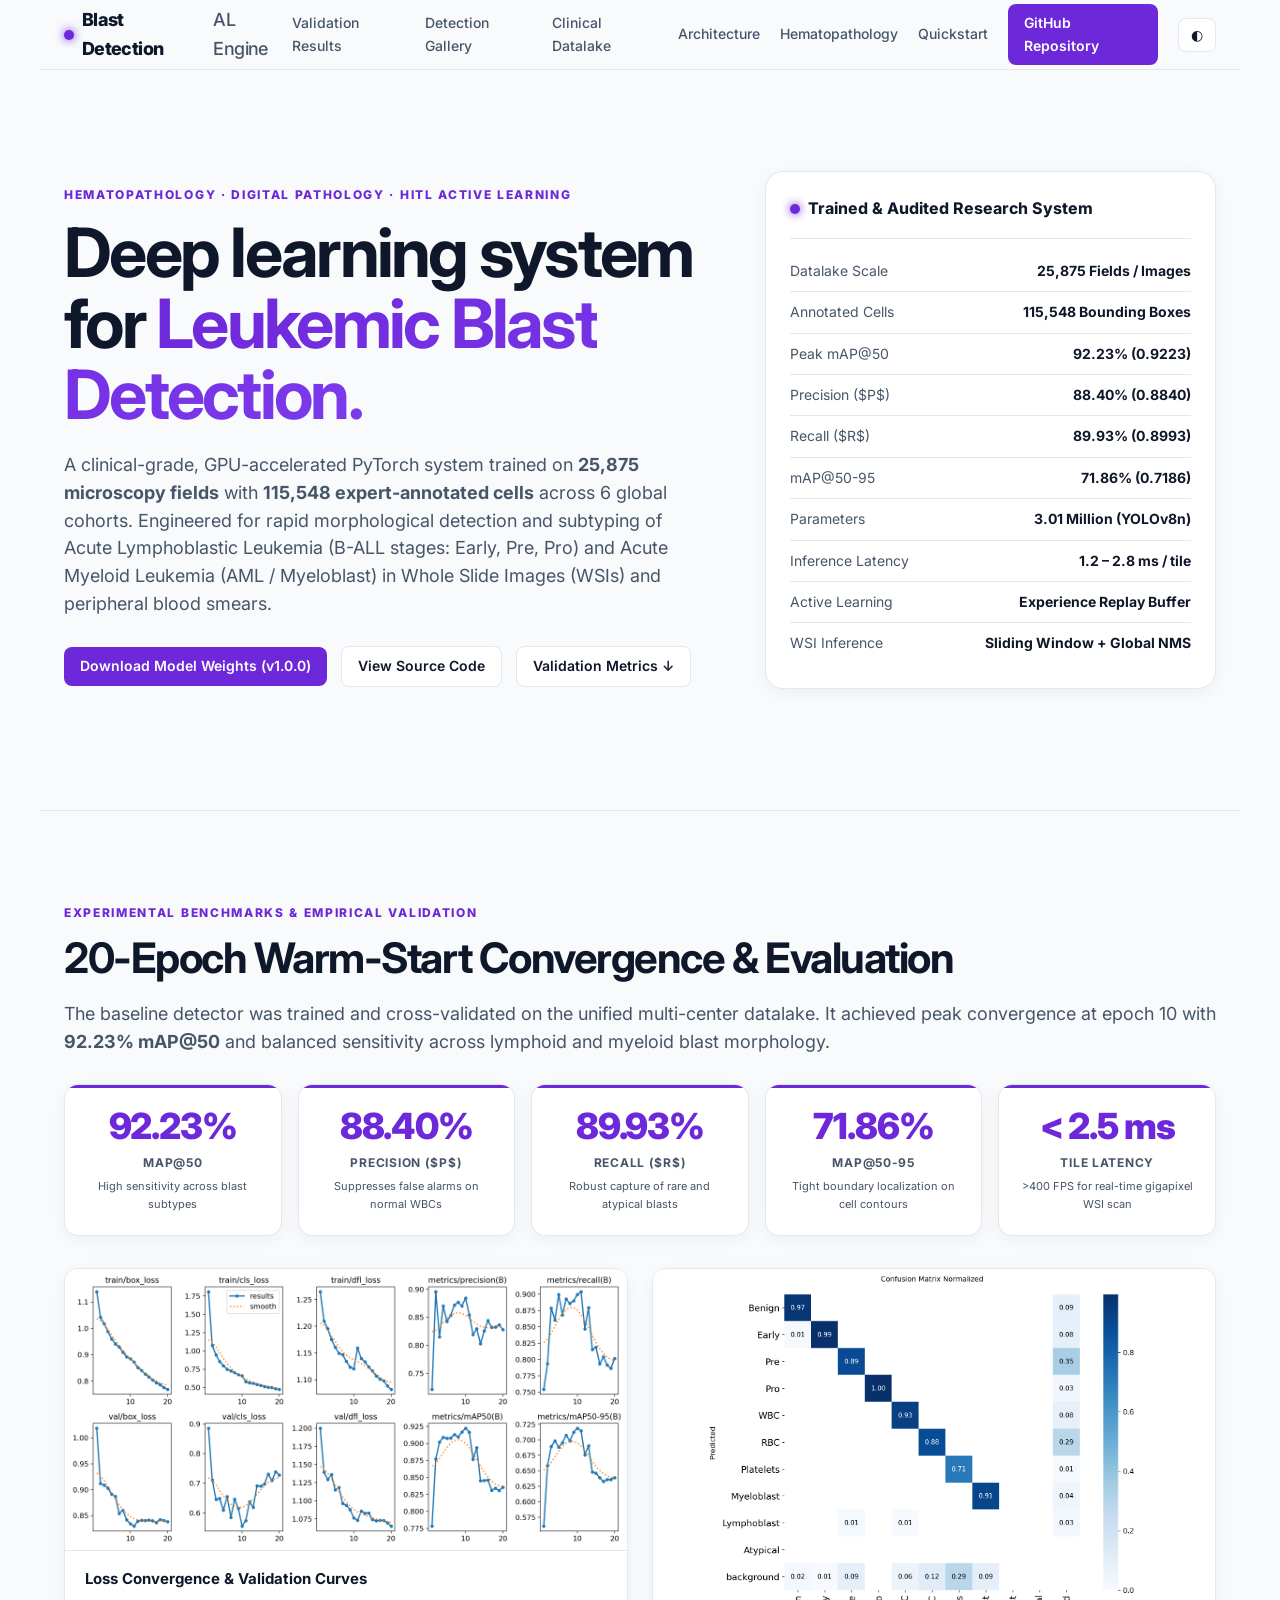
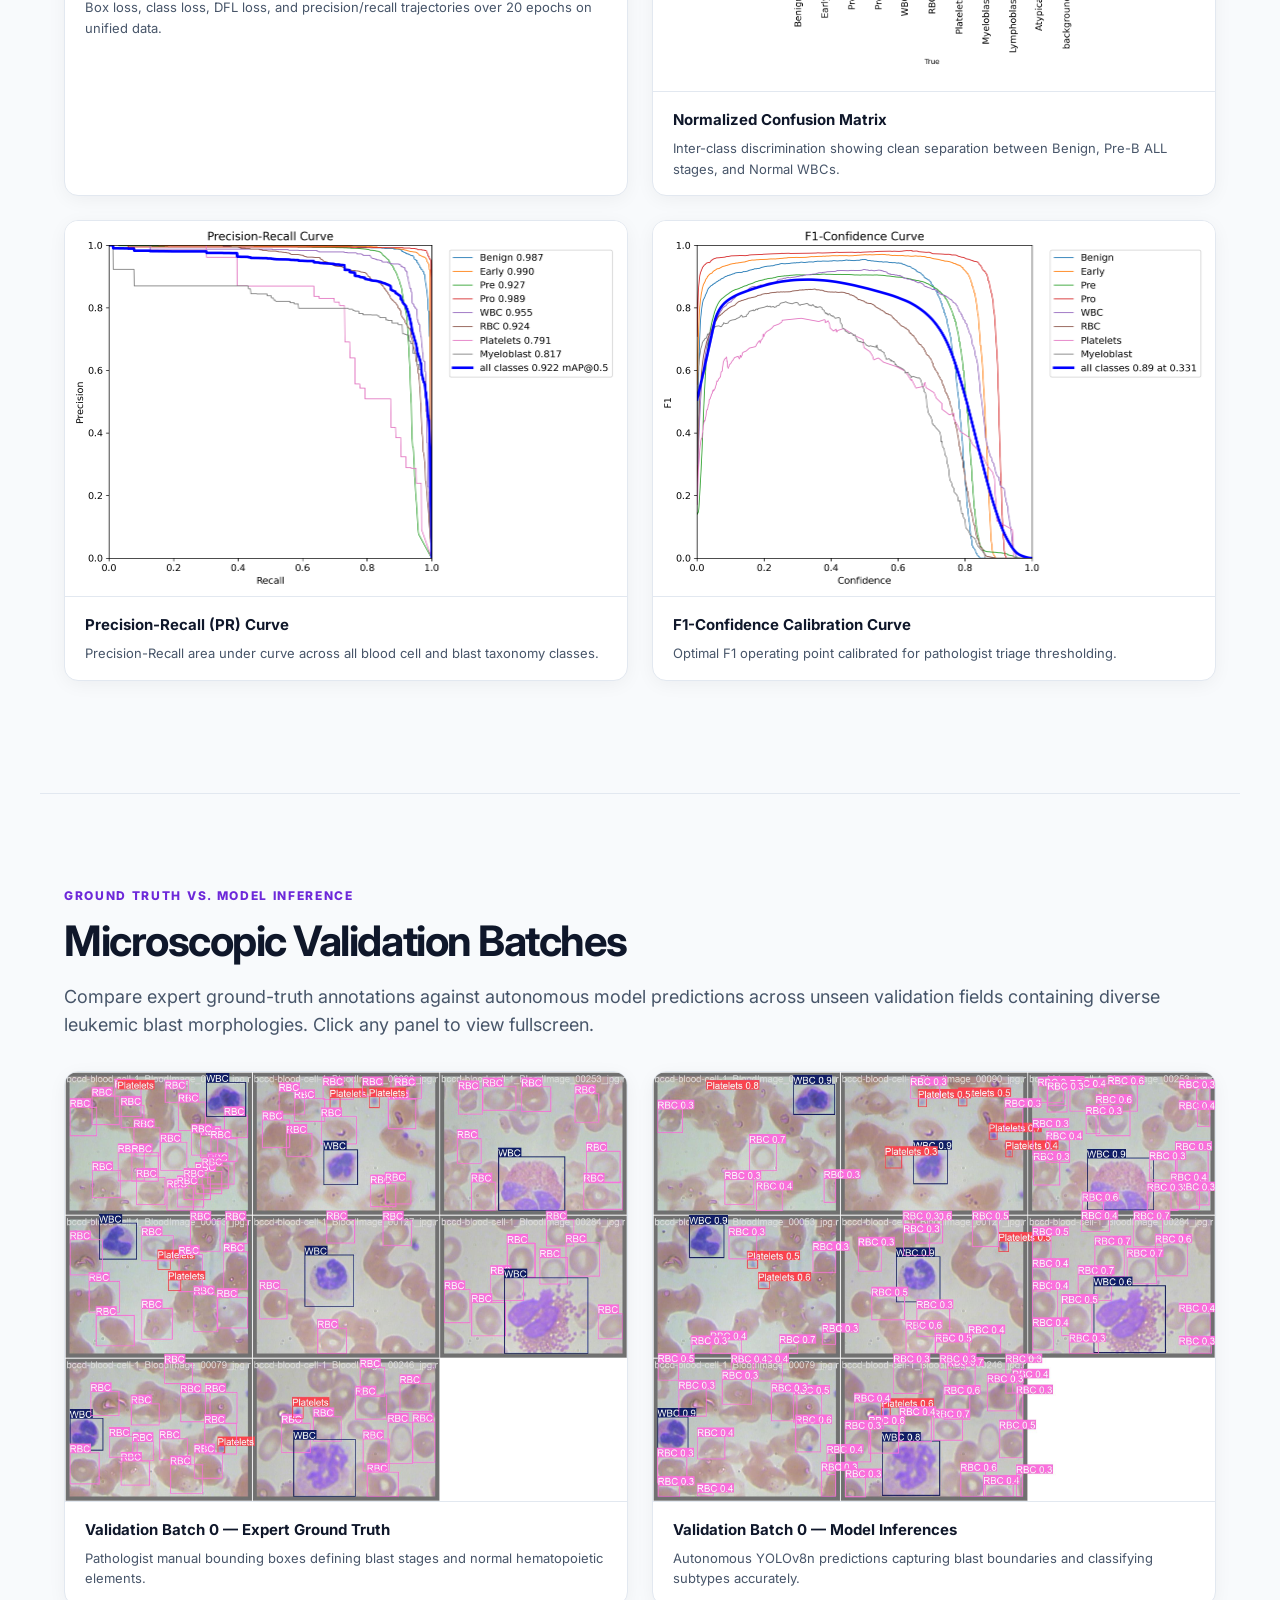
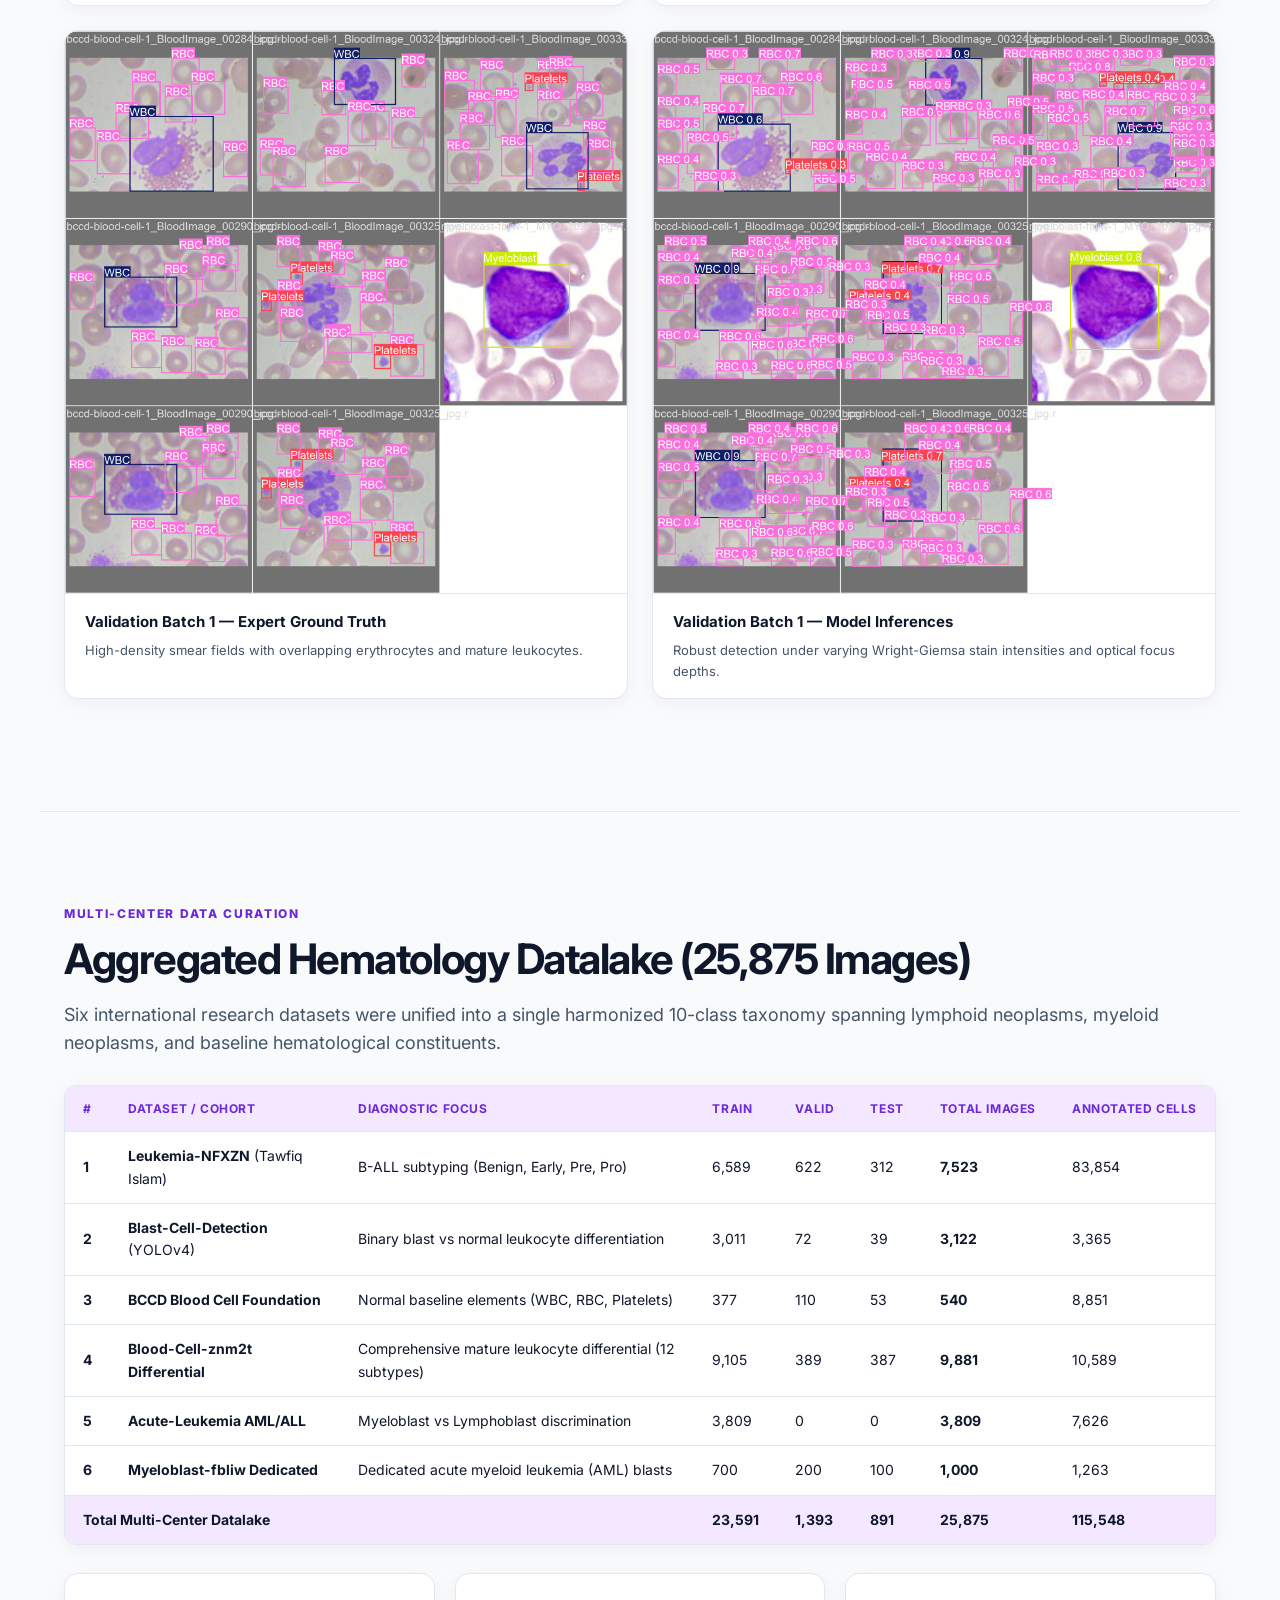
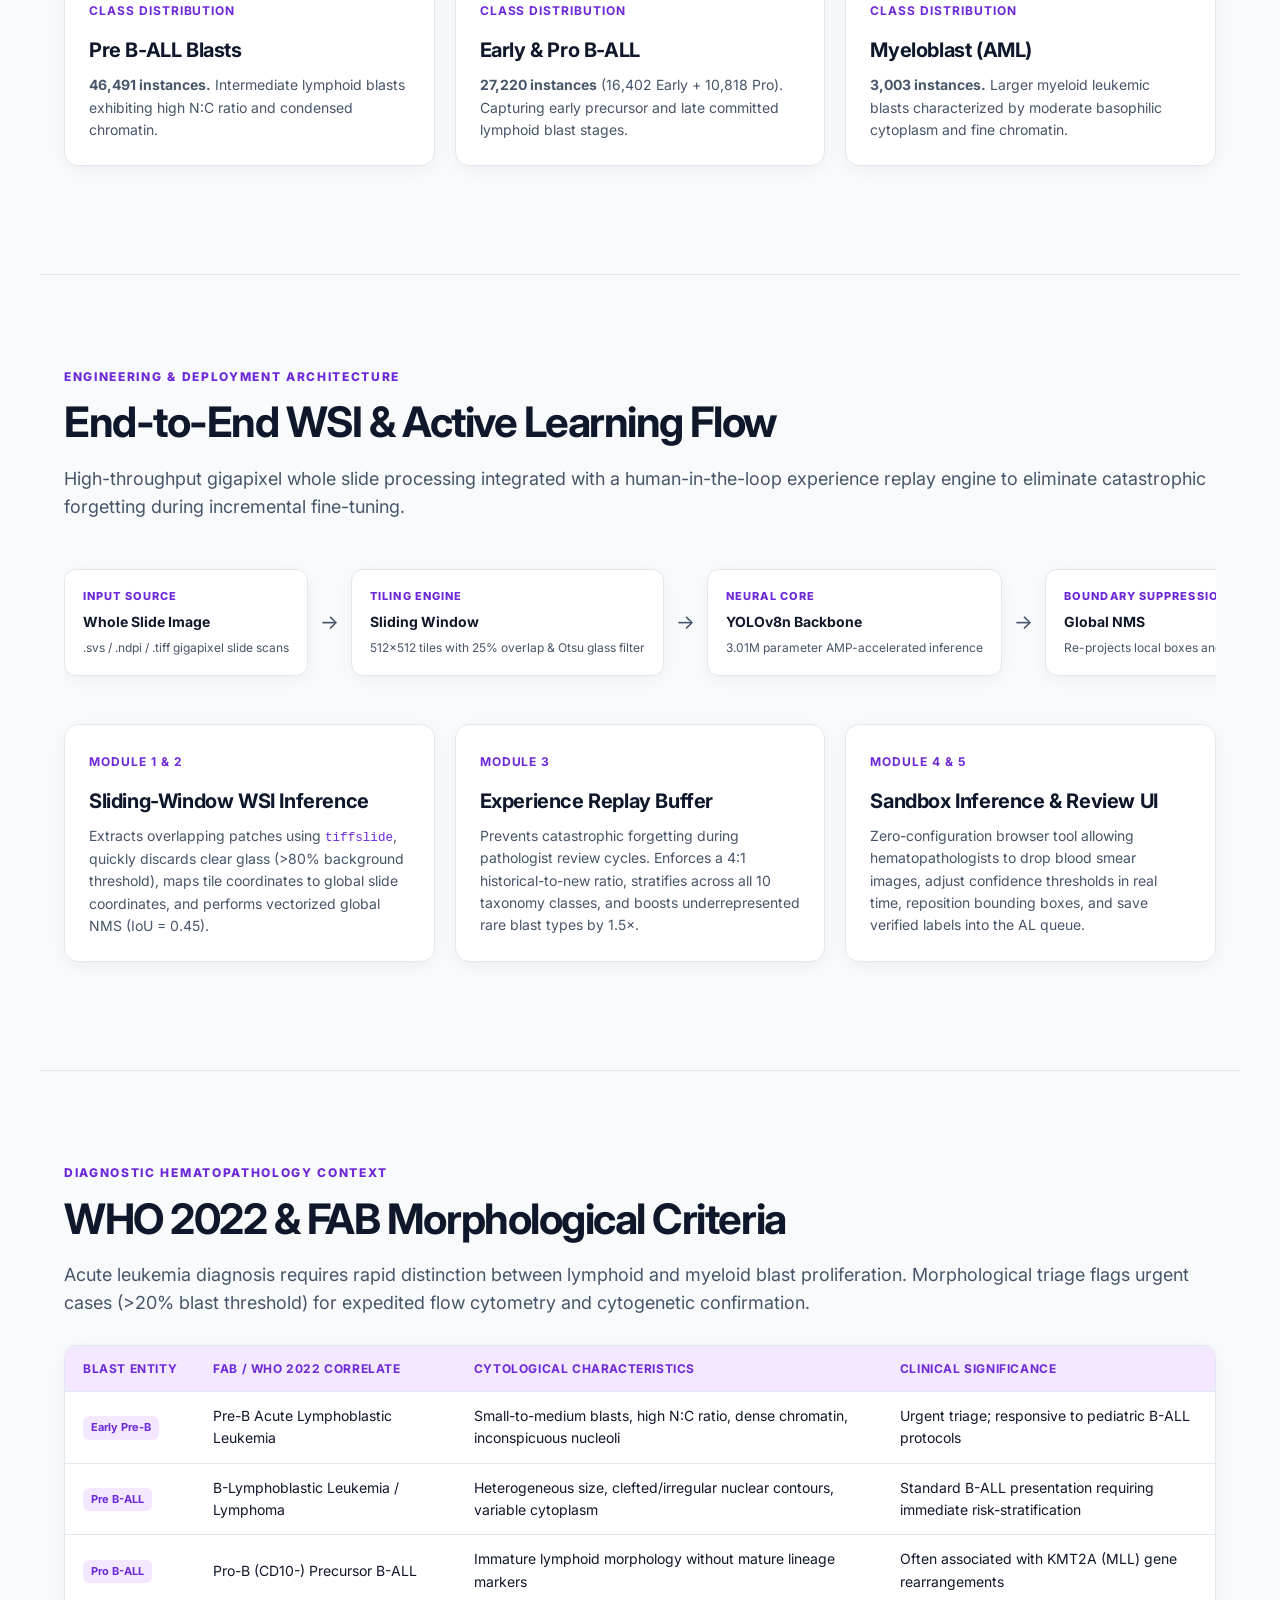
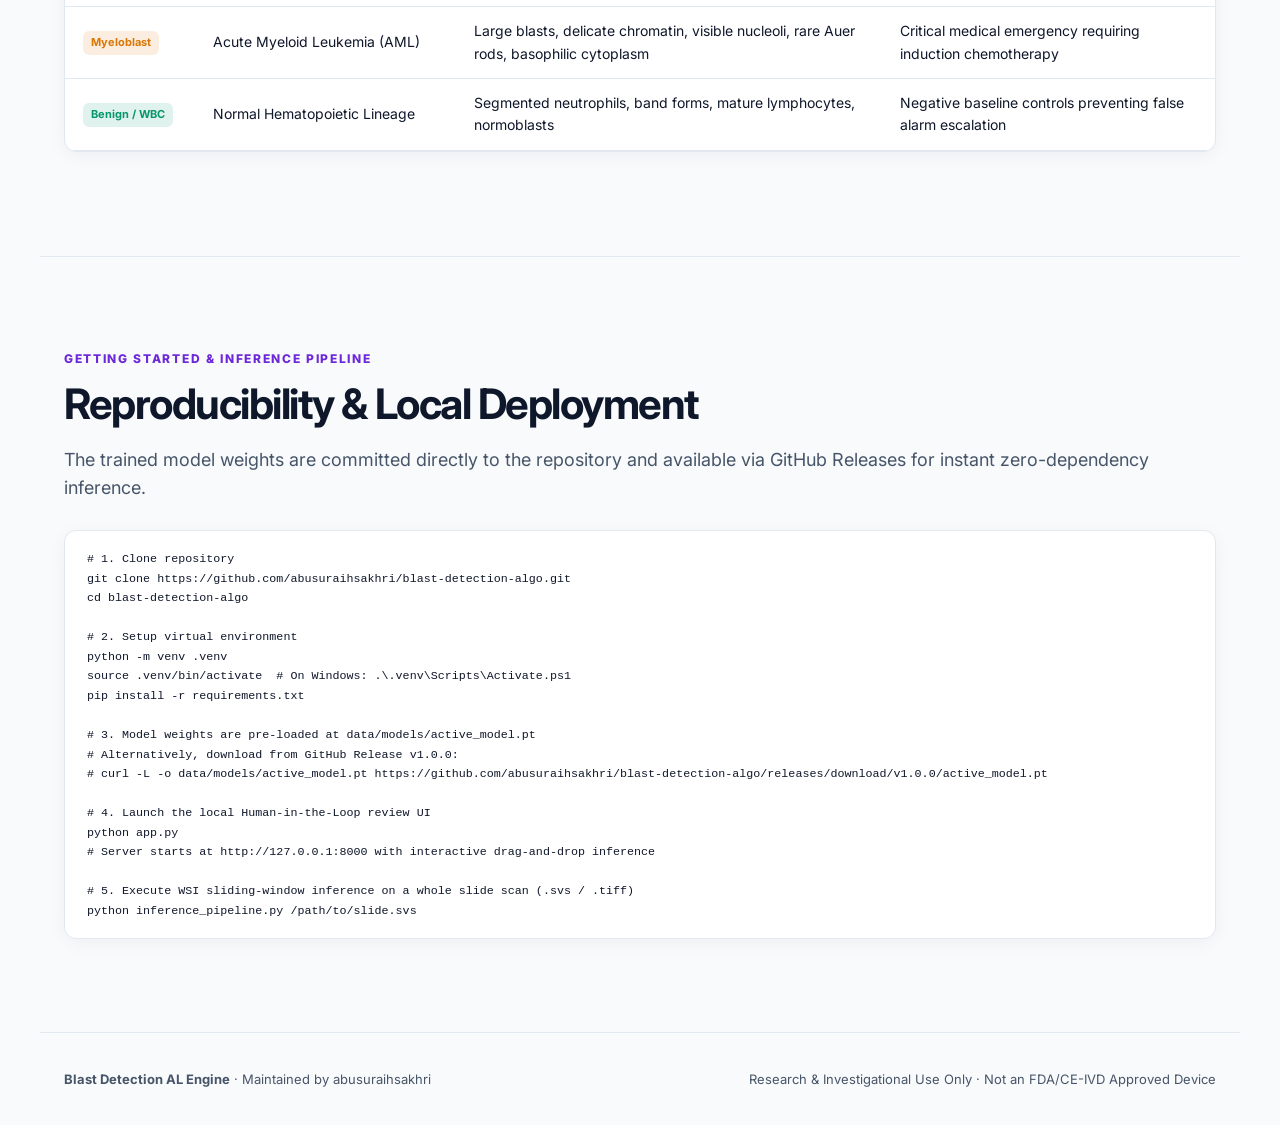
==== docs/index.html @ 792623c2 "Add active model weights, GitHub Pages research portal, and security hardening" ====
<!doctype html>
<html lang="en" data-theme="light">
<head>
  <meta charset="utf-8">
  <meta name="viewport" content="width=device-width,initial-scale=1">
  <meta name="description" content="Deep learning leukemic blast detection and classification engine trained on 25,875 hematology microscopy fields (115,548 annotated cells). Features PyTorch YOLOv8 detection, sliding-window WSI inference, and Human-in-the-Loop active learning.">
  <title>Leukemic Blast Detection & Subtyping Intelligence Engine</title>
  <link rel="preconnect" href="https://fonts.googleapis.com">
  <link rel="preconnect" href="https://fonts.gstatic.com" crossorigin>
  <link href="https://fonts.googleapis.com/css2?family=Inter:wght@400;500;600;700;800;850&display=swap" rel="stylesheet">
  <link rel="stylesheet" href="style.css">
</head>
<body>

<header class="nav">
  <a class="brand" href="./">
    <span class="brand-dot"></span>
    Blast Detection <span>AL Engine</span>
  </a>
  <nav aria-label="Primary Navigation">
    <a href="#results">Validation Results</a>
    <a href="#visuals">Detection Gallery</a>
    <a href="#datalake">Clinical Datalake</a>
    <a href="#architecture">Architecture</a>
    <a href="#clinical">Hematopathology</a>
    <a href="#quickstart">Quickstart</a>
    <a class="repo" href="https://github.com/abusuraihsakhri/blast-detection-algo">GitHub Repository</a>
    <button id="theme" type="button" aria-label="Toggle color theme">◐</button>
  </nav>
</header>

<main>
<!-- HERO SECTION -->
<section class="hero">
  <div>
    <p class="eyebrow">HEMATOPATHOLOGY · DIGITAL PATHOLOGY · HITL ACTIVE LEARNING</p>
    <h1>Deep learning system for <em>Leukemic Blast Detection.</em></h1>
    <p class="lede">A clinical-grade, GPU-accelerated PyTorch system trained on <strong>25,875 microscopy fields</strong> with <strong>115,548 expert-annotated cells</strong> across 6 global cohorts. Engineered for rapid morphological detection and subtyping of Acute Lymphoblastic Leukemia (B-ALL stages: Early, Pre, Pro) and Acute Myeloid Leukemia (AML / Myeloblast) in Whole Slide Images (WSIs) and peripheral blood smears.</p>
    
    <div class="actions">
      <a class="primary" href="https://github.com/abusuraihsakhri/blast-detection-algo/releases/tag/v1.0.0">Download Model Weights (v1.0.0)</a>
      <a class="secondary" href="https://github.com/abusuraihsakhri/blast-detection-algo">View Source Code</a>
      <a class="secondary" href="#results">Validation Metrics ↓</a>
    </div>
  </div>

  <aside class="status-card" aria-label="Pipeline Specifications">
    <div class="status-head">
      <span class="brand-dot"></span>
      Trained & Audited Research System
    </div>
    <dl>
      <div><dt>Datalake Scale</dt><dd>25,875 Fields / Images</dd></div>
      <div><dt>Annotated Cells</dt><dd>115,548 Bounding Boxes</dd></div>
      <div><dt>Peak mAP@50</dt><dd>92.23% (0.9223)</dd></div>
      <div><dt>Precision ($P$)</dt><dd>88.40% (0.8840)</dd></div>
      <div><dt>Recall ($R$)</dt><dd>89.93% (0.8993)</dd></div>
      <div><dt>mAP@50-95</dt><dd>71.86% (0.7186)</dd></div>
      <div><dt>Parameters</dt><dd>3.01 Million (YOLOv8n)</dd></div>
      <div><dt>Inference Latency</dt><dd>1.2 – 2.8 ms / tile</dd></div>
      <div><dt>Active Learning</dt><dd>Experience Replay Buffer</dd></div>
      <div><dt>WSI Inference</dt><dd>Sliding Window + Global NMS</dd></div>
    </dl>
  </aside>
</section>

<!-- EMPIRICAL VALIDATION RESULTS -->
<section id="results" class="section">
  <p class="eyebrow">EXPERIMENTAL BENCHMARKS & EMPIRICAL VALIDATION</p>
  <h2>20-Epoch Warm-Start Convergence & Evaluation</h2>
  <p class="lede">The baseline detector was trained and cross-validated on the unified multi-center datalake. It achieved peak convergence at epoch 10 with <strong>92.23% mAP@50</strong> and balanced sensitivity across lymphoid and myeloid blast morphology.</p>

  <div class="metric-grid">
    <div class="metric-box">
      <div class="metric-value">92.23%</div>
      <div class="metric-label">mAP@50</div>
      <div class="metric-detail">High sensitivity across blast subtypes</div>
    </div>
    <div class="metric-box">
      <div class="metric-value">88.40%</div>
      <div class="metric-label">Precision ($P$)</div>
      <div class="metric-detail">Suppresses false alarms on normal WBCs</div>
    </div>
    <div class="metric-box">
      <div class="metric-value">89.93%</div>
      <div class="metric-label">Recall ($R$)</div>
      <div class="metric-detail">Robust capture of rare and atypical blasts</div>
    </div>
    <div class="metric-box">
      <div class="metric-value">71.86%</div>
      <div class="metric-label">mAP@50-95</div>
      <div class="metric-detail">Tight boundary localization on cell contours</div>
    </div>
    <div class="metric-box">
      <div class="metric-value">&lt; 2.5 ms</div>
      <div class="metric-label">Tile Latency</div>
      <div class="metric-detail">&gt;400 FPS for real-time gigapixel WSI scan</div>
    </div>
  </div>

  <div class="gallery-grid">
    <div class="gallery-card">
      <img src="assets/results.png" alt="Training Convergence Curves" loading="lazy">
      <div class="gallery-card-body">
        <h4>Loss Convergence & Validation Curves</h4>
        <p>Box loss, class loss, DFL loss, and precision/recall trajectories over 20 epochs on unified data.</p>
      </div>
    </div>

    <div class="gallery-card">
      <img src="assets/confusion_matrix_normalized.png" alt="Normalized Confusion Matrix" loading="lazy">
      <div class="gallery-card-body">
        <h4>Normalized Confusion Matrix</h4>
        <p>Inter-class discrimination showing clean separation between Benign, Pre-B ALL stages, and Normal WBCs.</p>
      </div>
    </div>

    <div class="gallery-card">
      <img src="assets/BoxPR_curve.png" alt="Precision-Recall Curve" loading="lazy">
      <div class="gallery-card-body">
        <h4>Precision-Recall (PR) Curve</h4>
        <p>Precision-Recall area under curve across all blood cell and blast taxonomy classes.</p>
      </div>
    </div>

    <div class="gallery-card">
      <img src="assets/BoxF1_curve.png" alt="F1-Confidence Calibration Curve" loading="lazy">
      <div class="gallery-card-body">
        <h4>F1-Confidence Calibration Curve</h4>
        <p>Optimal F1 operating point calibrated for pathologist triage thresholding.</p>
      </div>
    </div>
  </div>
</section>

<!-- VISUAL DETECTION GALLERY -->
<section id="visuals" class="section">
  <p class="eyebrow">GROUND TRUTH VS. MODEL INFERENCE</p>
  <h2>Microscopic Validation Batches</h2>
  <p class="lede">Compare expert ground-truth annotations against autonomous model predictions across unseen validation fields containing diverse leukemic blast morphologies. Click any panel to view fullscreen.</p>

  <div class="gallery-grid">
    <div class="gallery-card">
      <img src="assets/val_batch0_labels.jpg" alt="Validation Batch 0 Ground Truth" loading="lazy">
      <div class="gallery-card-body">
        <h4>Validation Batch 0 — Expert Ground Truth</h4>
        <p>Pathologist manual bounding boxes defining blast stages and normal hematopoietic elements.</p>
      </div>
    </div>

    <div class="gallery-card">
      <img src="assets/val_batch0_pred.jpg" alt="Validation Batch 0 Predictions" loading="lazy">
      <div class="gallery-card-body">
        <h4>Validation Batch 0 — Model Inferences</h4>
        <p>Autonomous YOLOv8n predictions capturing blast boundaries and classifying subtypes accurately.</p>
      </div>
    </div>

    <div class="gallery-card">
      <img src="assets/val_batch1_labels.jpg" alt="Validation Batch 1 Ground Truth" loading="lazy">
      <div class="gallery-card-body">
        <h4>Validation Batch 1 — Expert Ground Truth</h4>
        <p>High-density smear fields with overlapping erythrocytes and mature leukocytes.</p>
      </div>
    </div>

    <div class="gallery-card">
      <img src="assets/val_batch1_pred.jpg" alt="Validation Batch 1 Predictions" loading="lazy">
      <div class="gallery-card-body">
        <h4>Validation Batch 1 — Model Inferences</h4>
        <p>Robust detection under varying Wright-Giemsa stain intensities and optical focus depths.</p>
      </div>
    </div>
  </div>
</section>

<!-- CLINICAL DATALAKE -->
<section id="datalake" class="section">
  <p class="eyebrow">MULTI-CENTER DATA CURATION</p>
  <h2>Aggregated Hematology Datalake (25,875 Images)</h2>
  <p class="lede">Six international research datasets were unified into a single harmonized 10-class taxonomy spanning lymphoid neoplasms, myeloid neoplasms, and baseline hematological constituents.</p>

  <div class="data-table-container">
    <table class="data-table">
      <thead>
        <tr>
          <th>#</th>
          <th>Dataset / Cohort</th>
          <th>Diagnostic Focus</th>
          <th>Train</th>
          <th>Valid</th>
          <th>Test</th>
          <th>Total Images</th>
          <th>Annotated Cells</th>
        </tr>
      </thead>
      <tbody>
        <tr>
          <td><strong>1</strong></td>
          <td><strong>Leukemia-NFXZN</strong> (Tawfiq Islam)</td>
          <td>B-ALL subtyping (Benign, Early, Pre, Pro)</td>
          <td>6,589</td>
          <td>622</td>
          <td>312</td>
          <td><strong>7,523</strong></td>
          <td>83,854</td>
        </tr>
        <tr>
          <td><strong>2</strong></td>
          <td><strong>Blast-Cell-Detection</strong> (YOLOv4)</td>
          <td>Binary blast vs normal leukocyte differentiation</td>
          <td>3,011</td>
          <td>72</td>
          <td>39</td>
          <td><strong>3,122</strong></td>
          <td>3,365</td>
        </tr>
        <tr>
          <td><strong>3</strong></td>
          <td><strong>BCCD Blood Cell Foundation</strong></td>
          <td>Normal baseline elements (WBC, RBC, Platelets)</td>
          <td>377</td>
          <td>110</td>
          <td>53</td>
          <td><strong>540</strong></td>
          <td>8,851</td>
        </tr>
        <tr>
          <td><strong>4</strong></td>
          <td><strong>Blood-Cell-znm2t Differential</strong></td>
          <td>Comprehensive mature leukocyte differential (12 subtypes)</td>
          <td>9,105</td>
          <td>389</td>
          <td>387</td>
          <td><strong>9,881</strong></td>
          <td>10,589</td>
        </tr>
        <tr>
          <td><strong>5</strong></td>
          <td><strong>Acute-Leukemia AML/ALL</strong></td>
          <td>Myeloblast vs Lymphoblast discrimination</td>
          <td>3,809</td>
          <td>0</td>
          <td>0</td>
          <td><strong>3,809</strong></td>
          <td>7,626</td>
        </tr>
        <tr>
          <td><strong>6</strong></td>
          <td><strong>Myeloblast-fbliw Dedicated</strong></td>
          <td>Dedicated acute myeloid leukemia (AML) blasts</td>
          <td>700</td>
          <td>200</td>
          <td>100</td>
          <td><strong>1,000</strong></td>
          <td>1,263</td>
        </tr>
      </tbody>
      <tfoot>
        <tr>
          <td colspan="3"><strong>Total Multi-Center Datalake</strong></td>
          <td><strong>23,591</strong></td>
          <td><strong>1,393</strong></td>
          <td><strong>891</strong></td>
          <td><strong>25,875</strong></td>
          <td><strong>115,548</strong></td>
        </tr>
      </tfoot>
    </table>
  </div>

  <div class="grid-3">
    <div class="card">
      <b>Class Distribution</b>
      <h3>Pre B-ALL Blasts</h3>
      <p><strong>46,491 instances.</strong> Intermediate lymphoid blasts exhibiting high N:C ratio and condensed chromatin.</p>
    </div>
    <div class="card">
      <b>Class Distribution</b>
      <h3>Early & Pro B-ALL</h3>
      <p><strong>27,220 instances</strong> (16,402 Early + 10,818 Pro). Capturing early precursor and late committed lymphoid blast stages.</p>
    </div>
    <div class="card">
      <b>Class Distribution</b>
      <h3>Myeloblast (AML)</h3>
      <p><strong>3,003 instances.</strong> Larger myeloid leukemic blasts characterized by moderate basophilic cytoplasm and fine chromatin.</p>
    </div>
  </div>
</section>

<!-- SYSTEM ARCHITECTURE -->
<section id="architecture" class="section">
  <p class="eyebrow">ENGINEERING & DEPLOYMENT ARCHITECTURE</p>
  <h2>End-to-End WSI & Active Learning Flow</h2>
  <p class="lede">High-throughput gigapixel whole slide processing integrated with a human-in-the-loop experience replay engine to eliminate catastrophic forgetting during incremental fine-tuning.</p>

  <div class="architecture-flow">
    <div class="arch-node">
      <span>Input Source</span>
      <strong>Whole Slide Image</strong>
      <p>.svs / .ndpi / .tiff gigapixel slide scans</p>
    </div>
    <div class="arch-arrow">→</div>
    <div class="arch-node">
      <span>Tiling Engine</span>
      <strong>Sliding Window</strong>
      <p>512×512 tiles with 25% overlap & Otsu glass filter</p>
    </div>
    <div class="arch-arrow">→</div>
    <div class="arch-node">
      <span>Neural Core</span>
      <strong>YOLOv8n Backbone</strong>
      <p>3.01M parameter AMP-accelerated inference</p>
    </div>
    <div class="arch-arrow">→</div>
    <div class="arch-node">
      <span>Boundary Suppression</span>
      <strong>Global NMS</strong>
      <p>Re-projects local boxes and collapses overlaps</p>
    </div>
    <div class="arch-arrow">→</div>
    <div class="arch-node">
      <span>Active Learning</span>
      <strong>Replay Buffer</strong>
      <p>Stratified historical sampling with 1.5× boost</p>
    </div>
  </div>

  <div class="grid-3">
    <div class="card">
      <b>Module 1 & 2</b>
      <h3>Sliding-Window WSI Inference</h3>
      <p>Extracts overlapping patches using <code>tiffslide</code>, quickly discards clear glass (>80% background threshold), maps tile coordinates to global slide coordinates, and performs vectorized global NMS (IoU = 0.45).</p>
    </div>
    <div class="card">
      <b>Module 3</b>
      <h3>Experience Replay Buffer</h3>
      <p>Prevents catastrophic forgetting during pathologist review cycles. Enforces a 4:1 historical-to-new ratio, stratifies across all 10 taxonomy classes, and boosts underrepresented rare blast types by 1.5×.</p>
    </div>
    <div class="card">
      <b>Module 4 & 5</b>
      <h3>Sandbox Inference & Review UI</h3>
      <p>Zero-configuration browser tool allowing hematopathologists to drop blood smear images, adjust confidence thresholds in real time, reposition bounding boxes, and save verified labels into the AL queue.</p>
    </div>
  </div>
</section>

<!-- HEMATOPATHOLOGY CRITERIA -->
<section id="clinical" class="section">
  <p class="eyebrow">DIAGNOSTIC HEMATOPATHOLOGY CONTEXT</p>
  <h2>WHO 2022 & FAB Morphological Criteria</h2>
  <p class="lede">Acute leukemia diagnosis requires rapid distinction between lymphoid and myeloid blast proliferation. Morphological triage flags urgent cases (>20% blast threshold) for expedited flow cytometry and cytogenetic confirmation.</p>

  <div class="data-table-container">
    <table class="data-table">
      <thead>
        <tr>
          <th>Blast Entity</th>
          <th>FAB / WHO 2022 Correlate</th>
          <th>Cytological Characteristics</th>
          <th>Clinical Significance</th>
        </tr>
      </thead>
      <tbody>
        <tr>
          <td><span class="tag">Early Pre-B</span></td>
          <td>Pre-B Acute Lymphoblastic Leukemia</td>
          <td>Small-to-medium blasts, high N:C ratio, dense chromatin, inconspicuous nucleoli</td>
          <td>Urgent triage; responsive to pediatric B-ALL protocols</td>
        </tr>
        <tr>
          <td><span class="tag">Pre B-ALL</span></td>
          <td>B-Lymphoblastic Leukemia / Lymphoma</td>
          <td>Heterogeneous size, clefted/irregular nuclear contours, variable cytoplasm</td>
          <td>Standard B-ALL presentation requiring immediate risk-stratification</td>
        </tr>
        <tr>
          <td><span class="tag">Pro B-ALL</span></td>
          <td>Pro-B (CD10-) Precursor B-ALL</td>
          <td>Immature lymphoid morphology without mature lineage markers</td>
          <td>Often associated with KMT2A (MLL) gene rearrangements</td>
        </tr>
        <tr>
          <td><span class="tag tag-warning">Myeloblast</span></td>
          <td>Acute Myeloid Leukemia (AML)</td>
          <td>Large blasts, delicate chromatin, visible nucleoli, rare Auer rods, basophilic cytoplasm</td>
          <td>Critical medical emergency requiring induction chemotherapy</td>
        </tr>
        <tr>
          <td><span class="tag tag-success">Benign / WBC</span></td>
          <td>Normal Hematopoietic Lineage</td>
          <td>Segmented neutrophils, band forms, mature lymphocytes, normoblasts</td>
          <td>Negative baseline controls preventing false alarm escalation</td>
        </tr>
      </tbody>
    </table>
  </div>
</section>

<!-- QUICKSTART & INFERENCE -->
<section id="quickstart" class="section">
  <p class="eyebrow">GETTING STARTED & INFERENCE PIPELINE</p>
  <h2>Reproducibility & Local Deployment</h2>
  <p class="lede">The trained model weights are committed directly to the repository and available via GitHub Releases for instant zero-dependency inference.</p>

  <pre><code># 1. Clone repository
git clone https://github.com/abusuraihsakhri/blast-detection-algo.git
cd blast-detection-algo

# 2. Setup virtual environment
python -m venv .venv
source .venv/bin/activate  # On Windows: .\.venv\Scripts\Activate.ps1
pip install -r requirements.txt

# 3. Model weights are pre-loaded at data/models/active_model.pt
# Alternatively, download from GitHub Release v1.0.0:
# curl -L -o data/models/active_model.pt https://github.com/abusuraihsakhri/blast-detection-algo/releases/download/v1.0.0/active_model.pt

# 4. Launch the local Human-in-the-Loop review UI
python app.py
# Server starts at http://127.0.0.1:8000 with interactive drag-and-drop inference

# 5. Execute WSI sliding-window inference on a whole slide scan (.svs / .tiff)
python inference_pipeline.py /path/to/slide.svs</code></pre>
</section>
</main>

<footer>
  <div>
    <strong>Blast Detection AL Engine</strong> · Maintained by <a href="https://github.com/abusuraihsakhri">abusuraihsakhri</a>
  </div>
  <div>
    Research & Investigational Use Only · Not an FDA/CE-IVD Approved Device
  </div>
</footer>

<script src="script.js"></script>
</body>
</html>
---- docs/style.css ----
:root {
  --bg: #f8fafc;
  --panel: #ffffff;
  --text: #0f172a;
  --muted: #475569;
  --line: #e2e8f0;
  --accent: #6d28d9;
  --accent-light: #7c3aed;
  --soft: #f3e8ff;
  --success: #059669;
  --warning: #d97706;
  --danger: #dc2626;
  --card-shadow: 0 4px 20px -2px rgba(15, 23, 42, 0.06);
}

html[data-theme="dark"] {
  --bg: #090d16;
  --panel: #111827;
  --text: #f1f5f9;
  --muted: #94a3b8;
  --line: #1e293b;
  --accent: #a78bfa;
  --accent-light: #c4b5fd;
  --soft: #2e1065;
  --success: #10b981;
  --warning: #f59e0b;
  --danger: #ef4444;
  --card-shadow: 0 4px 24px -2px rgba(0, 0, 0, 0.4);
}

* {
  box-sizing: border-box;
}

html {
  scroll-behavior: smooth;
}

body {
  margin: 0;
  background: var(--bg);
  color: var(--text);
  font: 15px/1.6 "Inter", -apple-system, BlinkMacSystemFont, "Segoe UI", Roboto, sans-serif;
  transition: background-color 0.2s ease, color 0.2s ease;
}

.nav {
  height: 70px;
  display: flex;
  align-items: center;
  justify-content: space-between;
  max-width: 1200px;
  margin: auto;
  padding: 0 24px;
  border-bottom: 1px solid var(--line);
  position: sticky;
  top: 0;
  background: var(--bg);
  backdrop-filter: blur(8px);
  z-index: 100;
}

.brand {
  font-weight: 800;
  font-size: 18px;
  letter-spacing: -0.03em;
  display: flex;
  align-items: center;
  gap: 8px;
}

.brand span {
  font-weight: 500;
  color: var(--muted);
}

.brand-dot {
  width: 10px;
  height: 10px;
  border-radius: 50%;
  background: var(--accent);
  box-shadow: 0 0 10px var(--accent);
}

a {
  color: inherit;
  text-decoration: none;
}

.nav nav {
  display: flex;
  align-items: center;
  gap: 20px;
}

.nav nav > a:not(.repo) {
  color: var(--muted);
  font-size: 14px;
  font-weight: 500;
  transition: color 0.15s ease;
}

.nav nav > a:not(.repo):hover {
  color: var(--text);
}

.repo, .primary {
  background: var(--accent);
  color: #ffffff !important;
  padding: 8px 16px;
  border-radius: 8px;
  font-size: 14px;
  font-weight: 600;
  display: inline-flex;
  align-items: center;
  gap: 6px;
  transition: transform 0.15s ease, opacity 0.15s ease;
}

.repo:hover, .primary:hover {
  transform: translateY(-1px);
  opacity: 0.95;
}

.secondary {
  border: 1px solid var(--line);
  background: var(--panel);
  color: var(--text);
  padding: 8px 16px;
  border-radius: 8px;
  font-size: 14px;
  font-weight: 600;
  display: inline-flex;
  align-items: center;
  gap: 6px;
  transition: background-color 0.15s ease;
}

.secondary:hover {
  background: var(--soft);
}

button#theme {
  border: 1px solid var(--line);
  background: var(--panel);
  color: var(--text);
  border-radius: 8px;
  padding: 8px 12px;
  cursor: pointer;
  font-size: 14px;
}

.hero, .section, footer {
  max-width: 1200px;
  margin: auto;
  padding-left: 24px;
  padding-right: 24px;
}

.hero {
  min-height: calc(90vh - 70px);
  display: grid;
  grid-template-columns: 1.35fr 0.95fr;
  gap: 60px;
  align-items: center;
  padding-top: 40px;
  padding-bottom: 60px;
}

.eyebrow {
  font-size: 12px;
  letter-spacing: 0.14em;
  font-weight: 800;
  color: var(--accent);
  text-transform: uppercase;
  margin-bottom: 12px;
}

h1 {
  font-size: clamp(38px, 5.5vw, 68px);
  line-height: 1.05;
  letter-spacing: -0.04em;
  margin: 0 0 20px 0;
}

h1 em {
  font-style: normal;
  color: var(--accent);
  background: linear-gradient(135deg, var(--accent), var(--accent-light));
  -webkit-background-clip: text;
  -webkit-text-fill-color: transparent;
}

.lede {
  font-size: 18px;
  color: var(--muted);
  line-height: 1.55;
  margin-bottom: 28px;
}

.actions {
  display: flex;
  gap: 14px;
  align-items: center;
  flex-wrap: wrap;
}

.status-card {
  background: var(--panel);
  border: 1px solid var(--line);
  border-radius: 18px;
  padding: 24px;
  box-shadow: var(--card-shadow);
}

.status-head {
  font-weight: 750;
  border-bottom: 1px solid var(--line);
  padding-bottom: 16px;
  display: flex;
  align-items: center;
  gap: 8px;
  font-size: 16px;
}

.status-card dl {
  margin: 12px 0 0 0;
}

.status-card dl div {
  display: flex;
  justify-content: space-between;
  padding: 9px 0;
  border-bottom: 1px solid var(--line);
  font-size: 14px;
}

.status-card dl div:last-child {
  border-bottom: none;
}

dt {
  color: var(--muted);
}

dd {
  margin: 0;
  font-weight: 700;
  color: var(--text);
}

.section {
  padding-top: 80px;
  padding-bottom: 80px;
  border-top: 1px solid var(--line);
}

h2 {
  font-size: clamp(26px, 3.5vw, 42px);
  letter-spacing: -0.035em;
  line-height: 1.15;
  margin: 8px 0 16px;
}

.metric-grid {
  display: grid;
  grid-template-columns: repeat(auto-fit, minmax(180px, 1fr));
  gap: 16px;
  margin: 28px 0;
}

.metric-box {
  background: var(--panel);
  border: 1px solid var(--line);
  border-radius: 14px;
  padding: 22px 18px;
  text-align: center;
  box-shadow: var(--card-shadow);
  position: relative;
  overflow: hidden;
}

.metric-box::before {
  content: "";
  position: absolute;
  top: 0;
  left: 0;
  right: 0;
  height: 3px;
  background: var(--accent);
}

.metric-box .metric-value {
  font-size: 36px;
  font-weight: 850;
  color: var(--accent);
  line-height: 1.1;
  margin-bottom: 6px;
  letter-spacing: -0.03em;
}

.metric-box .metric-label {
  font-size: 12px;
  font-weight: 700;
  text-transform: uppercase;
  letter-spacing: 0.06em;
  color: var(--muted);
}

.metric-box .metric-detail {
  font-size: 11px;
  color: var(--muted);
  margin-top: 6px;
}

.data-table-container {
  width: 100%;
  overflow-x: auto;
  margin: 24px 0;
  border: 1px solid var(--line);
  border-radius: 12px;
  background: var(--panel);
  box-shadow: var(--card-shadow);
}

.data-table {
  width: 100%;
  border-collapse: collapse;
  font-size: 14px;
  text-align: left;
}

.data-table th, .data-table td {
  padding: 13px 18px;
  border-bottom: 1px solid var(--line);
}

.data-table th {
  background: var(--soft);
  color: var(--accent);
  font-weight: 700;
  font-size: 12px;
  letter-spacing: 0.05em;
  text-transform: uppercase;
  white-space: nowrap;
}

.data-table tbody tr:hover {
  background: rgba(109, 40, 217, 0.03);
}

.data-table tfoot td {
  border-bottom: none;
  font-weight: 750;
  background: var(--soft);
}

.tag {
  display: inline-block;
  padding: 3px 8px;
  border-radius: 6px;
  font-size: 11px;
  font-weight: 700;
  background: var(--soft);
  color: var(--accent);
}

.tag-success {
  background: rgba(5, 150, 105, 0.12);
  color: var(--success);
}

.tag-warning {
  background: rgba(217, 119, 6, 0.12);
  color: var(--warning);
}

.gallery-grid {
  display: grid;
  grid-template-columns: repeat(2, 1fr);
  gap: 24px;
  margin: 32px 0;
}

.gallery-card {
  background: var(--panel);
  border: 1px solid var(--line);
  border-radius: 14px;
  overflow: hidden;
  box-shadow: var(--card-shadow);
  display: flex;
  flex-direction: column;
}

.gallery-card img {
  width: 100%;
  height: auto;
  display: block;
  background: #000;
  border-bottom: 1px solid var(--line);
  cursor: pointer;
  transition: opacity 0.2s ease;
}

.gallery-card img:hover {
  opacity: 0.95;
}

.gallery-card-body {
  padding: 16px 20px;
}

.gallery-card-body h4 {
  margin: 0 0 6px 0;
  font-size: 15px;
  font-weight: 700;
}

.gallery-card-body p {
  margin: 0;
  font-size: 13px;
  color: var(--muted);
}

.full-width-card {
  grid-column: span 2;
}

.grid-3 {
  display: grid;
  grid-template-columns: repeat(3, 1fr);
  gap: 20px;
  margin: 28px 0;
}

.card {
  background: var(--panel);
  border: 1px solid var(--line);
  border-radius: 14px;
  padding: 24px;
  box-shadow: var(--card-shadow);
}

.card b {
  color: var(--accent);
  font-size: 12px;
  letter-spacing: 0.08em;
  text-transform: uppercase;
}

.card h3 {
  font-size: 20px;
  margin: 12px 0 8px;
  letter-spacing: -0.02em;
}

.card p {
  color: var(--muted);
  font-size: 14px;
  margin: 0;
}

.architecture-flow {
  display: flex;
  align-items: center;
  gap: 12px;
  overflow-x: auto;
  padding: 20px 0;
  margin: 24px 0;
}

.arch-node {
  min-width: 180px;
  background: var(--panel);
  border: 1px solid var(--line);
  border-radius: 12px;
  padding: 18px;
  flex-shrink: 0;
  box-shadow: var(--card-shadow);
}

.arch-node span {
  display: block;
  font-size: 11px;
  letter-spacing: 0.1em;
  text-transform: uppercase;
  color: var(--accent);
  font-weight: 800;
  margin-bottom: 6px;
}

.arch-node strong {
  display: block;
  font-size: 14px;
  margin-bottom: 4px;
}

.arch-node p {
  font-size: 12px;
  color: var(--muted);
  margin: 0;
}

.arch-arrow {
  color: var(--muted);
  font-size: 20px;
  flex-shrink: 0;
}

pre {
  background: var(--panel);
  border: 1px solid var(--line);
  border-radius: 12px;
  padding: 18px 22px;
  overflow-x: auto;
  font-size: 13px;
  font-family: ui-monospace, SFMono-Regular, Menlo, Monaco, Consolas, monospace;
  line-height: 1.5;
  box-shadow: var(--card-shadow);
}

code {
  font-family: ui-monospace, SFMono-Regular, Menlo, Monaco, Consolas, monospace;
  font-size: 0.9em;
  color: var(--accent);
}

pre code {
  color: inherit;
}

footer {
  display: flex;
  justify-content: space-between;
  align-items: center;
  border-top: 1px solid var(--line);
  padding-top: 36px;
  padding-bottom: 36px;
  color: var(--muted);
  font-size: 13px;
}

/* Modal lightbox for inspecting curves */
.lightbox {
  display: none;
  position: fixed;
  z-index: 1000;
  top: 0;
  left: 0;
  width: 100%;
  height: 100%;
  background: rgba(0, 0, 0, 0.85);
  backdrop-filter: blur(4px);
  justify-content: center;
  align-items: center;
  padding: 20px;
}

.lightbox.active {
  display: flex;
}

.lightbox img {
  max-width: 90vw;
  max-height: 90vh;
  border-radius: 8px;
  box-shadow: 0 0 40px rgba(0, 0, 0, 0.8);
}

@media (max-width: 900px) {
  .hero {
    grid-template-columns: 1fr;
    gap: 40px;
  }
  .gallery-grid, .grid-3 {
    grid-template-columns: 1fr;
  }
  .full-width-card {
    grid-column: span 1;
  }
  .architecture-flow {
    flex-direction: column;
    align-items: stretch;
  }
  .arch-arrow {
    transform: rotate(90deg);
    text-align: center;
  }
  footer {
    flex-direction: column;
    gap: 16px;
    text-align: center;
  }
}
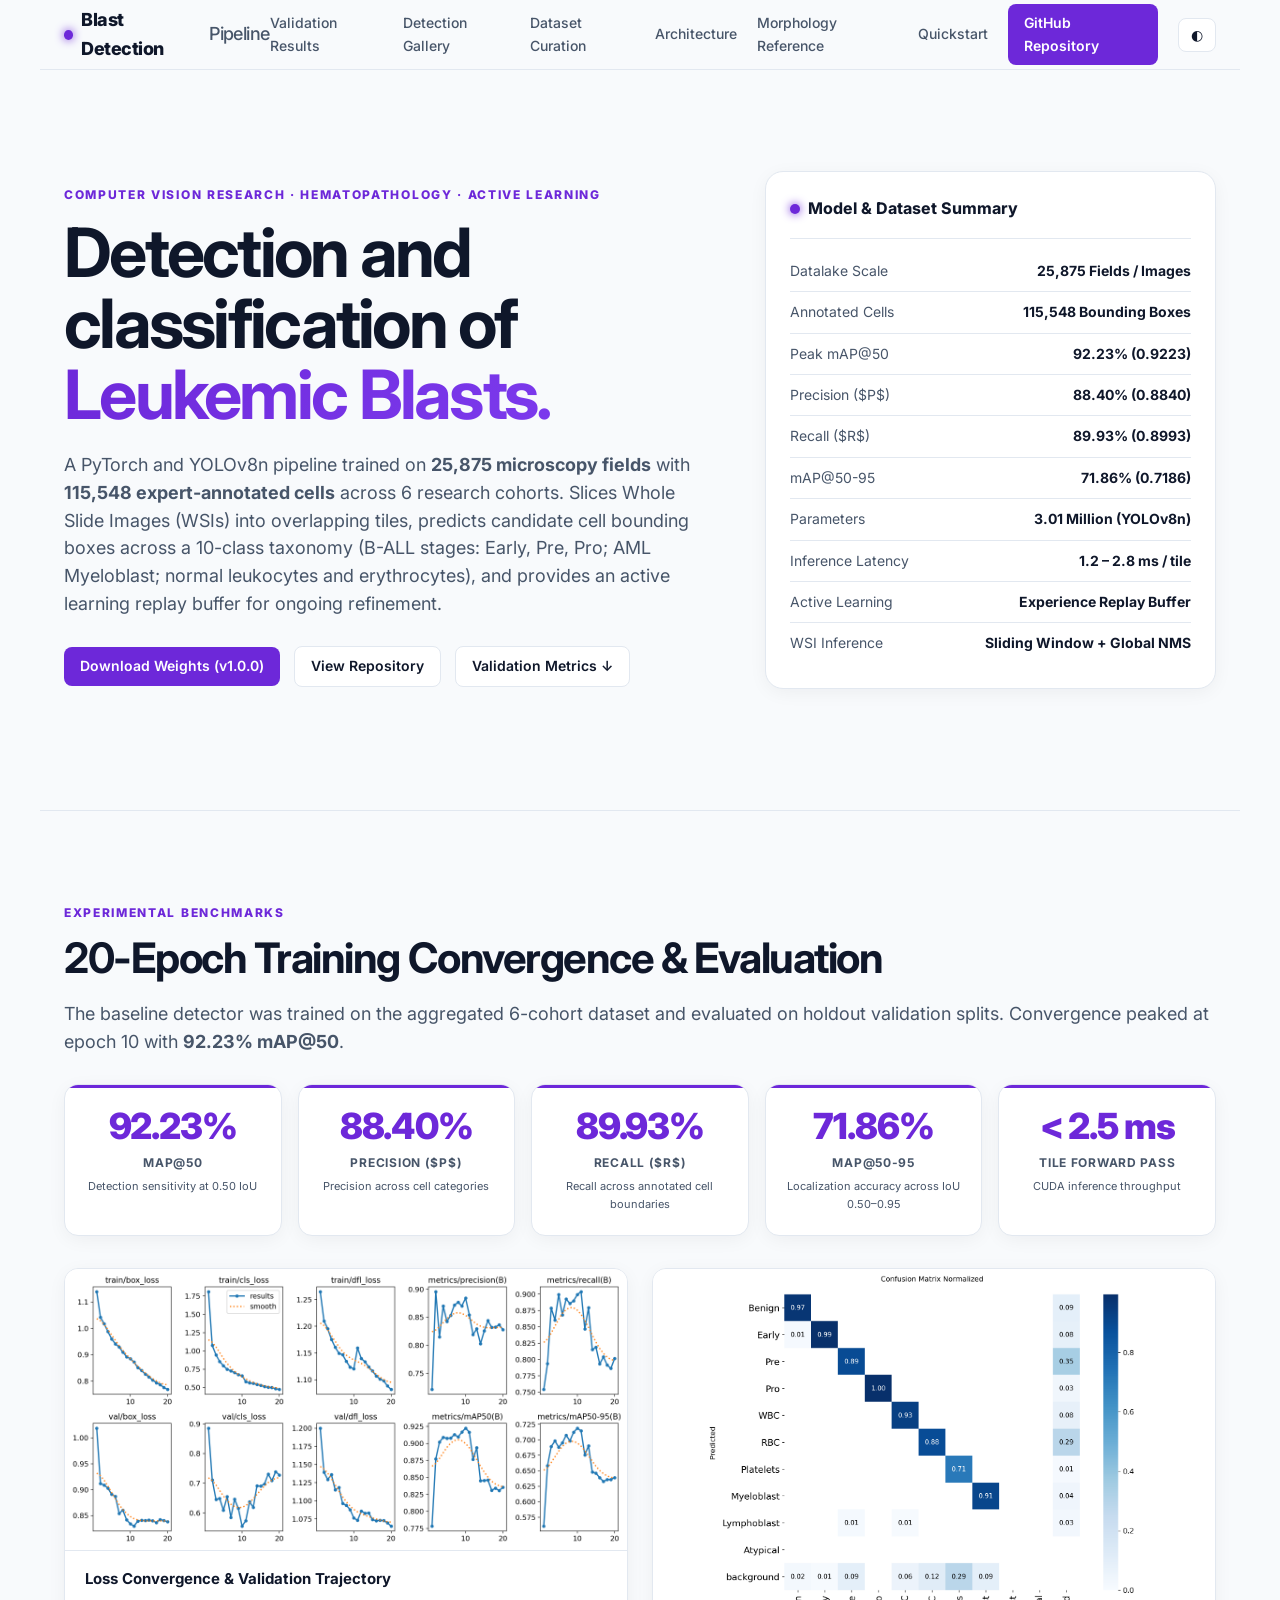
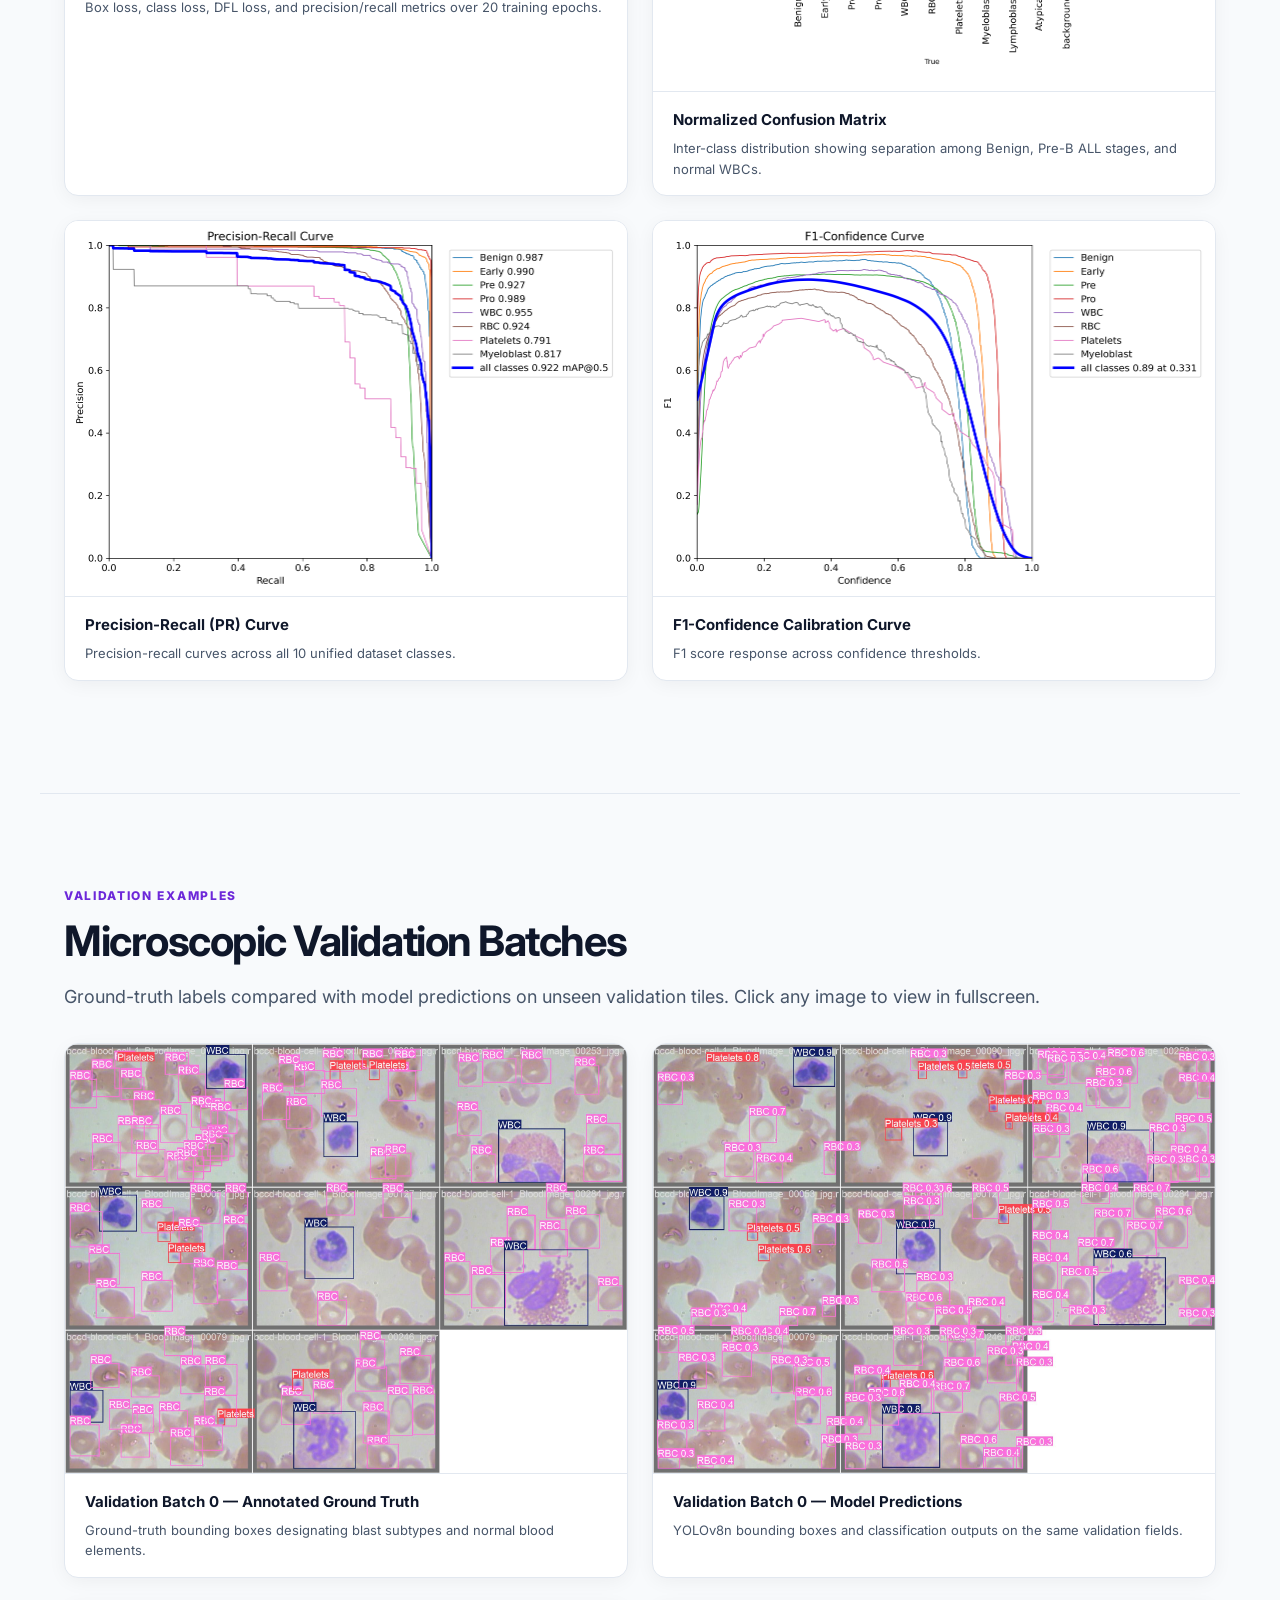
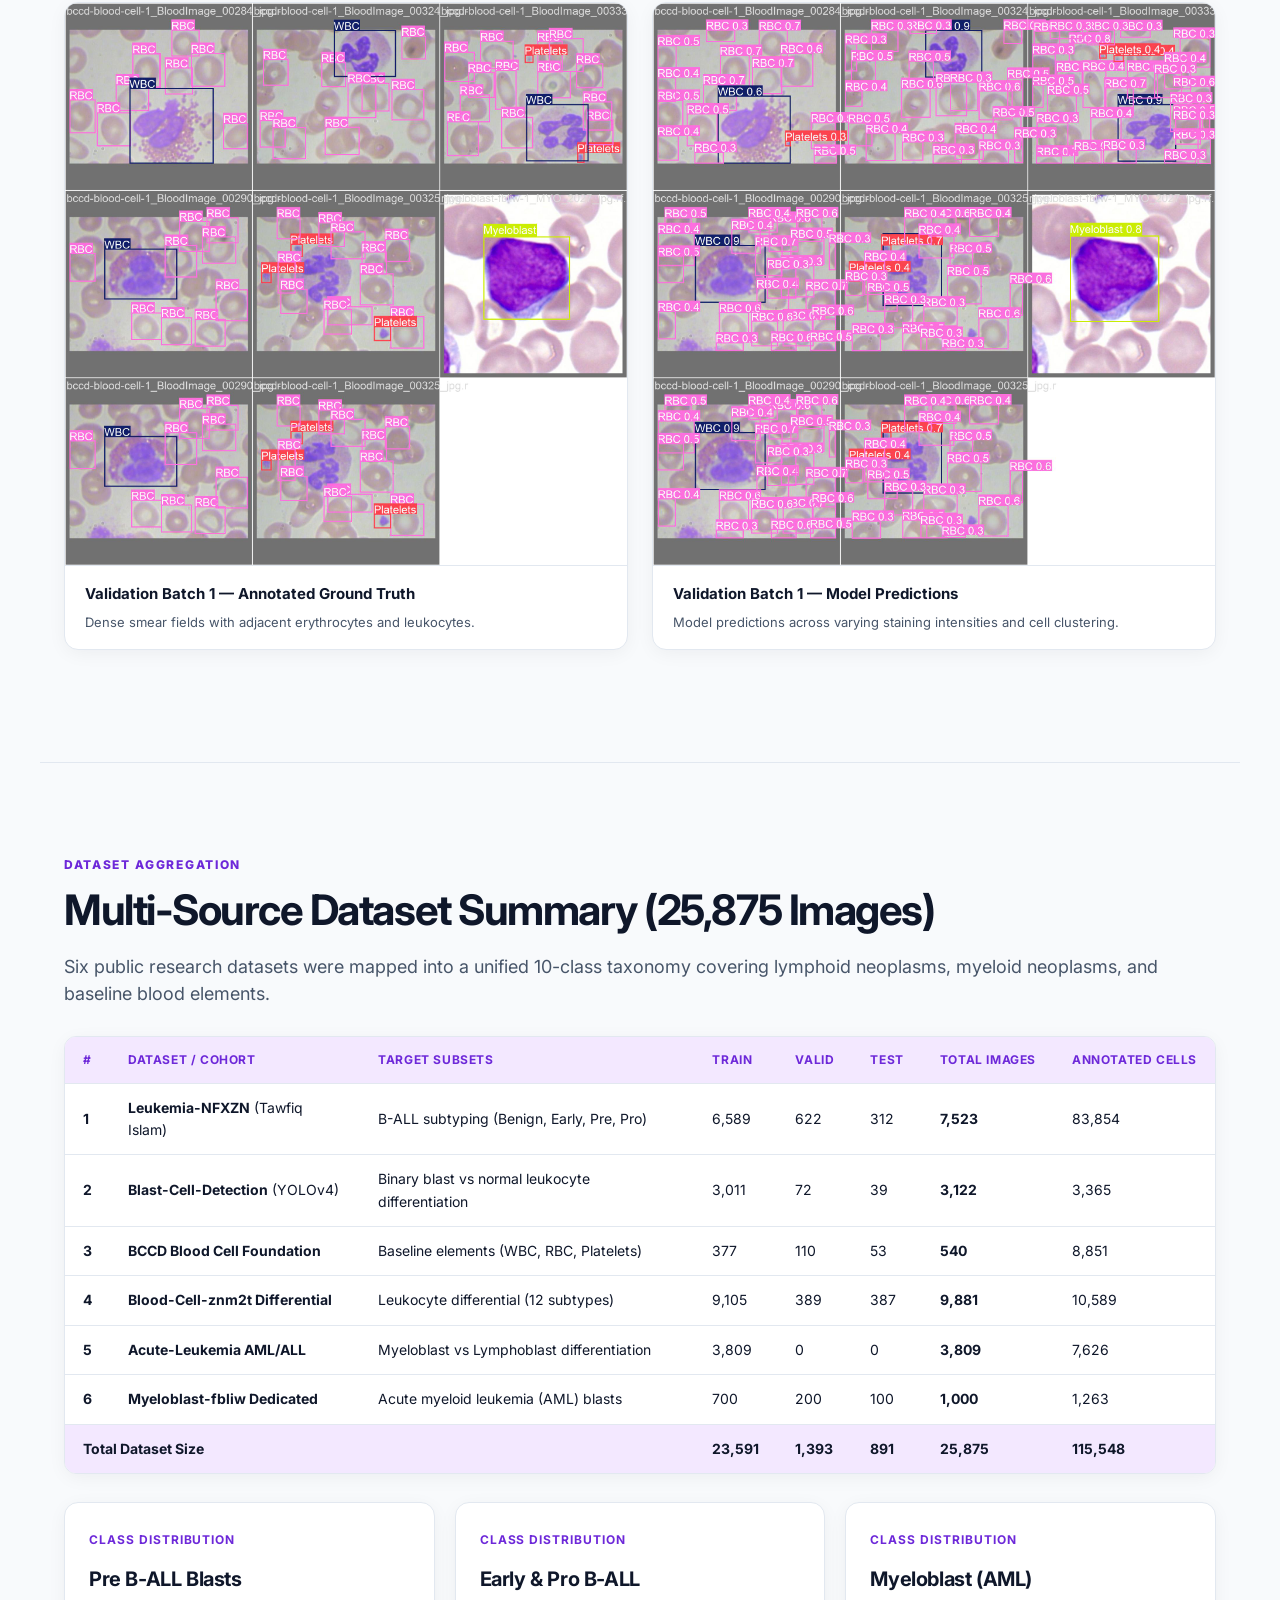
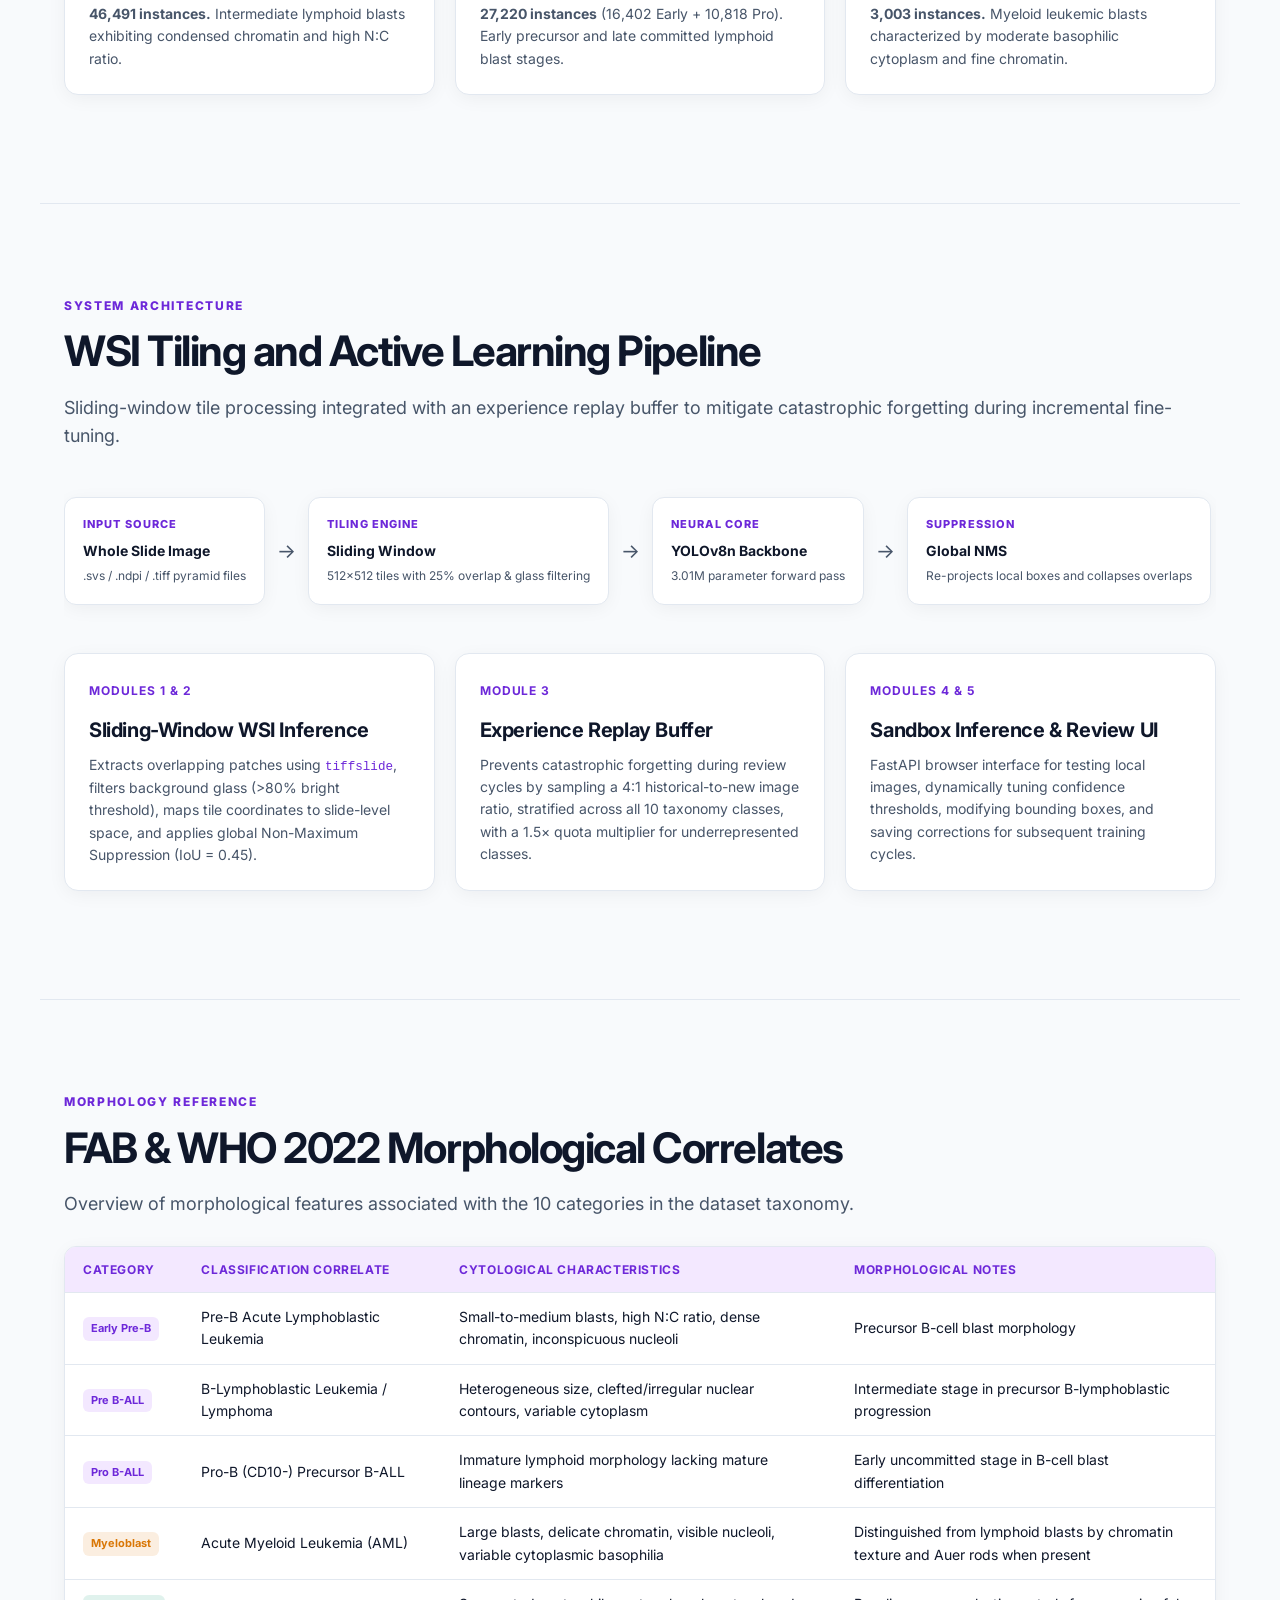
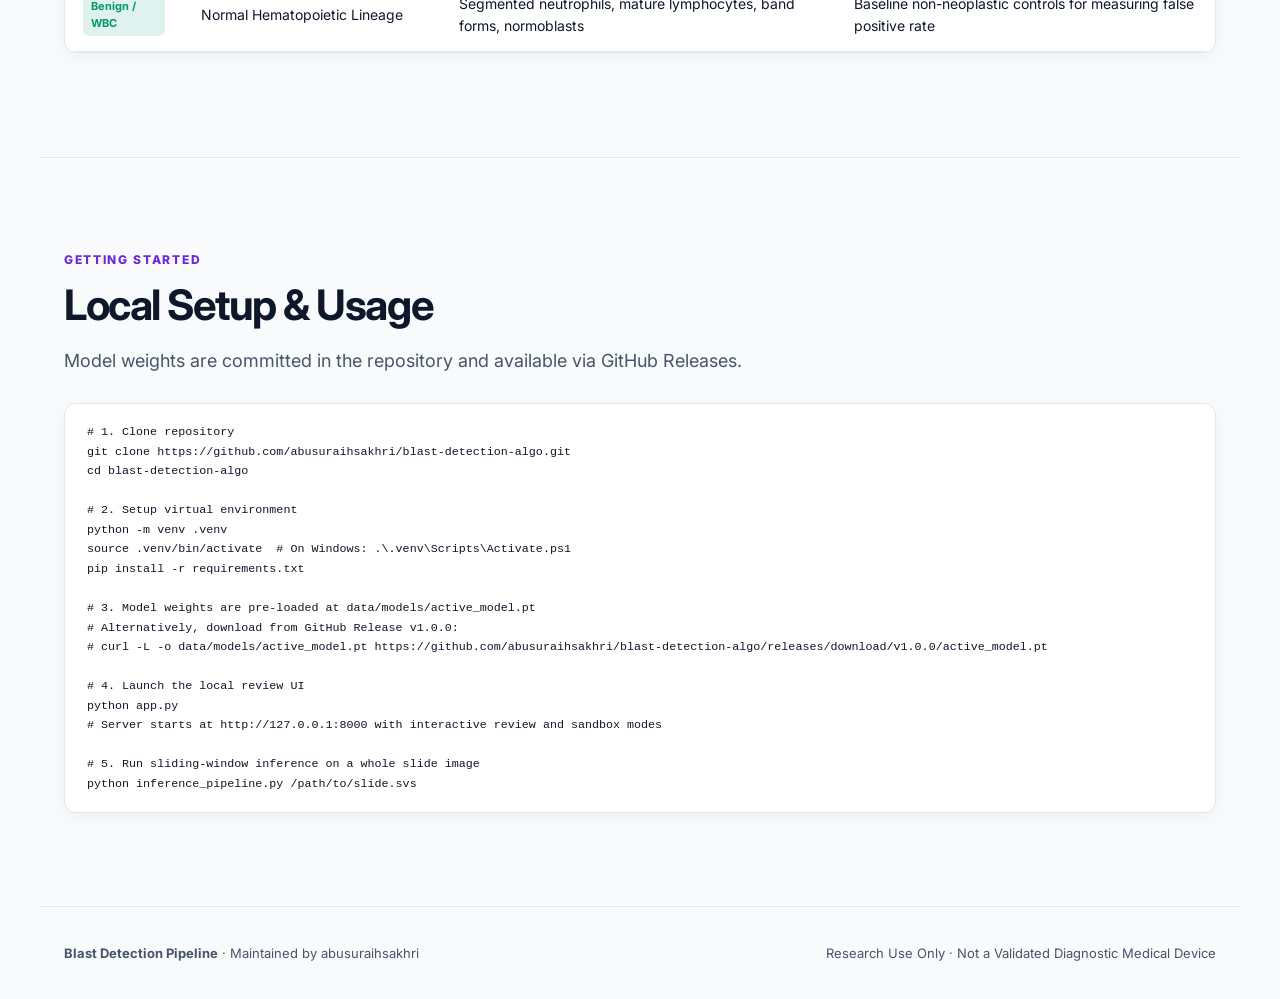
==== commit 4b18a601: "Normalize documentation and website to remove marketing language and AI slop" ====
--- a/docs/index.html
+++ b/docs/index.html
@@ -3,11 +3,11 @@
 <head>
   <meta charset="utf-8">
   <meta name="viewport" content="width=device-width,initial-scale=1">
-  <meta name="description" content="Deep learning leukemic blast detection and classification engine trained on 25,875 hematology microscopy fields (115,548 annotated cells). Features PyTorch YOLOv8 detection, sliding-window WSI inference, and Human-in-the-Loop active learning.">
-  <title>Leukemic Blast Detection & Subtyping Intelligence Engine</title>
+  <meta name="description" content="YOLOv8n leukemic blast detection and classification pipeline trained on 25,875 microscopy fields (115,548 annotated cells). Features PyTorch inference, sliding-window WSI tiling, and Human-in-the-Loop active learning.">
+  <title>Leukemic Blast Detection and Active Learning Pipeline</title>
   <link rel="preconnect" href="https://fonts.googleapis.com">
   <link rel="preconnect" href="https://fonts.gstatic.com" crossorigin>
-  <link href="https://fonts.googleapis.com/css2?family=Inter:wght@400;500;600;700;800;850&display=swap" rel="stylesheet">
+  <link href="https://fonts.googleapis.com/css2?family=Inter:wght@400;500;600;700;800&display=swap" rel="stylesheet">
   <link rel="stylesheet" href="style.css">
 </head>
 <body>
@@ -15,14 +15,14 @@
 <header class="nav">
   <a class="brand" href="./">
     <span class="brand-dot"></span>
-    Blast Detection <span>AL Engine</span>
+    Blast Detection <span>Pipeline</span>
   </a>
   <nav aria-label="Primary Navigation">
     <a href="#results">Validation Results</a>
     <a href="#visuals">Detection Gallery</a>
-    <a href="#datalake">Clinical Datalake</a>
+    <a href="#datalake">Dataset Curation</a>
     <a href="#architecture">Architecture</a>
-    <a href="#clinical">Hematopathology</a>
+    <a href="#clinical">Morphology Reference</a>
     <a href="#quickstart">Quickstart</a>
     <a class="repo" href="https://github.com/abusuraihsakhri/blast-detection-algo">GitHub Repository</a>
     <button id="theme" type="button" aria-label="Toggle color theme">◐</button>
@@ -33,21 +33,21 @@
 <!-- HERO SECTION -->
 <section class="hero">
   <div>
-    <p class="eyebrow">HEMATOPATHOLOGY · DIGITAL PATHOLOGY · HITL ACTIVE LEARNING</p>
-    <h1>Deep learning system for <em>Leukemic Blast Detection.</em></h1>
-    <p class="lede">A clinical-grade, GPU-accelerated PyTorch system trained on <strong>25,875 microscopy fields</strong> with <strong>115,548 expert-annotated cells</strong> across 6 global cohorts. Engineered for rapid morphological detection and subtyping of Acute Lymphoblastic Leukemia (B-ALL stages: Early, Pre, Pro) and Acute Myeloid Leukemia (AML / Myeloblast) in Whole Slide Images (WSIs) and peripheral blood smears.</p>
+    <p class="eyebrow">COMPUTER VISION RESEARCH · HEMATOPATHOLOGY · ACTIVE LEARNING</p>
+    <h1>Detection and classification of <em>Leukemic Blasts.</em></h1>
+    <p class="lede">A PyTorch and YOLOv8n pipeline trained on <strong>25,875 microscopy fields</strong> with <strong>115,548 expert-annotated cells</strong> across 6 research cohorts. Slices Whole Slide Images (WSIs) into overlapping tiles, predicts candidate cell bounding boxes across a 10-class taxonomy (B-ALL stages: Early, Pre, Pro; AML Myeloblast; normal leukocytes and erythrocytes), and provides an active learning replay buffer for ongoing refinement.</p>
     
     <div class="actions">
-      <a class="primary" href="https://github.com/abusuraihsakhri/blast-detection-algo/releases/tag/v1.0.0">Download Model Weights (v1.0.0)</a>
-      <a class="secondary" href="https://github.com/abusuraihsakhri/blast-detection-algo">View Source Code</a>
+      <a class="primary" href="https://github.com/abusuraihsakhri/blast-detection-algo/releases/tag/v1.0.0">Download Weights (v1.0.0)</a>
+      <a class="secondary" href="https://github.com/abusuraihsakhri/blast-detection-algo">View Repository</a>
       <a class="secondary" href="#results">Validation Metrics ↓</a>
     </div>
   </div>
 
-  <aside class="status-card" aria-label="Pipeline Specifications">
+  <aside class="status-card" aria-label="Model Specifications">
     <div class="status-head">
       <span class="brand-dot"></span>
-      Trained & Audited Research System
+      Model & Dataset Summary
     </div>
     <dl>
       <div><dt>Datalake Scale</dt><dd>25,875 Fields / Images</dd></div>
@@ -66,35 +66,35 @@
 
 <!-- EMPIRICAL VALIDATION RESULTS -->
 <section id="results" class="section">
-  <p class="eyebrow">EXPERIMENTAL BENCHMARKS & EMPIRICAL VALIDATION</p>
-  <h2>20-Epoch Warm-Start Convergence & Evaluation</h2>
-  <p class="lede">The baseline detector was trained and cross-validated on the unified multi-center datalake. It achieved peak convergence at epoch 10 with <strong>92.23% mAP@50</strong> and balanced sensitivity across lymphoid and myeloid blast morphology.</p>
+  <p class="eyebrow">EXPERIMENTAL BENCHMARKS</p>
+  <h2>20-Epoch Training Convergence & Evaluation</h2>
+  <p class="lede">The baseline detector was trained on the aggregated 6-cohort dataset and evaluated on holdout validation splits. Convergence peaked at epoch 10 with <strong>92.23% mAP@50</strong>.</p>
 
   <div class="metric-grid">
     <div class="metric-box">
       <div class="metric-value">92.23%</div>
       <div class="metric-label">mAP@50</div>
-      <div class="metric-detail">High sensitivity across blast subtypes</div>
+      <div class="metric-detail">Detection sensitivity at 0.50 IoU</div>
     </div>
     <div class="metric-box">
       <div class="metric-value">88.40%</div>
       <div class="metric-label">Precision ($P$)</div>
-      <div class="metric-detail">Suppresses false alarms on normal WBCs</div>
+      <div class="metric-detail">Precision across cell categories</div>
     </div>
     <div class="metric-box">
       <div class="metric-value">89.93%</div>
       <div class="metric-label">Recall ($R$)</div>
-      <div class="metric-detail">Robust capture of rare and atypical blasts</div>
+      <div class="metric-detail">Recall across annotated cell boundaries</div>
     </div>
     <div class="metric-box">
       <div class="metric-value">71.86%</div>
       <div class="metric-label">mAP@50-95</div>
-      <div class="metric-detail">Tight boundary localization on cell contours</div>
+      <div class="metric-detail">Localization accuracy across IoU 0.50–0.95</div>
     </div>
     <div class="metric-box">
       <div class="metric-value">&lt; 2.5 ms</div>
-      <div class="metric-label">Tile Latency</div>
-      <div class="metric-detail">&gt;400 FPS for real-time gigapixel WSI scan</div>
+      <div class="metric-label">Tile Forward Pass</div>
+      <div class="metric-detail">CUDA inference throughput</div>
     </div>
   </div>
 
@@ -102,8 +102,8 @@
     <div class="gallery-card">
       <img src="assets/results.png" alt="Training Convergence Curves" loading="lazy">
       <div class="gallery-card-body">
-        <h4>Loss Convergence & Validation Curves</h4>
-        <p>Box loss, class loss, DFL loss, and precision/recall trajectories over 20 epochs on unified data.</p>
+        <h4>Loss Convergence & Validation Trajectory</h4>
+        <p>Box loss, class loss, DFL loss, and precision/recall metrics over 20 training epochs.</p>
       </div>
     </div>
 
@@ -111,7 +111,7 @@
       <img src="assets/confusion_matrix_normalized.png" alt="Normalized Confusion Matrix" loading="lazy">
       <div class="gallery-card-body">
         <h4>Normalized Confusion Matrix</h4>
-        <p>Inter-class discrimination showing clean separation between Benign, Pre-B ALL stages, and Normal WBCs.</p>
+        <p>Inter-class distribution showing separation among Benign, Pre-B ALL stages, and normal WBCs.</p>
       </div>
     </div>
 
@@ -119,7 +119,7 @@
       <img src="assets/BoxPR_curve.png" alt="Precision-Recall Curve" loading="lazy">
       <div class="gallery-card-body">
         <h4>Precision-Recall (PR) Curve</h4>
-        <p>Precision-Recall area under curve across all blood cell and blast taxonomy classes.</p>
+        <p>Precision-recall curves across all 10 unified dataset classes.</p>
       </div>
     </div>
 
@@ -127,7 +127,7 @@
       <img src="assets/BoxF1_curve.png" alt="F1-Confidence Calibration Curve" loading="lazy">
       <div class="gallery-card-body">
         <h4>F1-Confidence Calibration Curve</h4>
-        <p>Optimal F1 operating point calibrated for pathologist triage thresholding.</p>
+        <p>F1 score response across confidence thresholds.</p>
       </div>
     </div>
   </div>
@@ -135,50 +135,50 @@
 
 <!-- VISUAL DETECTION GALLERY -->
 <section id="visuals" class="section">
-  <p class="eyebrow">GROUND TRUTH VS. MODEL INFERENCE</p>
+  <p class="eyebrow">VALIDATION EXAMPLES</p>
   <h2>Microscopic Validation Batches</h2>
-  <p class="lede">Compare expert ground-truth annotations against autonomous model predictions across unseen validation fields containing diverse leukemic blast morphologies. Click any panel to view fullscreen.</p>
+  <p class="lede">Ground-truth labels compared with model predictions on unseen validation tiles. Click any image to view in fullscreen.</p>
 
   <div class="gallery-grid">
     <div class="gallery-card">
       <img src="assets/val_batch0_labels.jpg" alt="Validation Batch 0 Ground Truth" loading="lazy">
       <div class="gallery-card-body">
-        <h4>Validation Batch 0 — Expert Ground Truth</h4>
-        <p>Pathologist manual bounding boxes defining blast stages and normal hematopoietic elements.</p>
+        <h4>Validation Batch 0 — Annotated Ground Truth</h4>
+        <p>Ground-truth bounding boxes designating blast subtypes and normal blood elements.</p>
       </div>
     </div>
 
     <div class="gallery-card">
       <img src="assets/val_batch0_pred.jpg" alt="Validation Batch 0 Predictions" loading="lazy">
       <div class="gallery-card-body">
-        <h4>Validation Batch 0 — Model Inferences</h4>
-        <p>Autonomous YOLOv8n predictions capturing blast boundaries and classifying subtypes accurately.</p>
+        <h4>Validation Batch 0 — Model Predictions</h4>
+        <p>YOLOv8n bounding boxes and classification outputs on the same validation fields.</p>
       </div>
     </div>
 
     <div class="gallery-card">
       <img src="assets/val_batch1_labels.jpg" alt="Validation Batch 1 Ground Truth" loading="lazy">
       <div class="gallery-card-body">
-        <h4>Validation Batch 1 — Expert Ground Truth</h4>
-        <p>High-density smear fields with overlapping erythrocytes and mature leukocytes.</p>
+        <h4>Validation Batch 1 — Annotated Ground Truth</h4>
+        <p>Dense smear fields with adjacent erythrocytes and leukocytes.</p>
       </div>
     </div>
 
     <div class="gallery-card">
       <img src="assets/val_batch1_pred.jpg" alt="Validation Batch 1 Predictions" loading="lazy">
       <div class="gallery-card-body">
-        <h4>Validation Batch 1 — Model Inferences</h4>
-        <p>Robust detection under varying Wright-Giemsa stain intensities and optical focus depths.</p>
-      </div>
-    </div>
-  </div>
-</section>
-
-<!-- CLINICAL DATALAKE -->
+        <h4>Validation Batch 1 — Model Predictions</h4>
+        <p>Model predictions across varying staining intensities and cell clustering.</p>
+      </div>
+    </div>
+  </div>
+</section>
+
+<!-- DATASET OVERVIEW -->
 <section id="datalake" class="section">
-  <p class="eyebrow">MULTI-CENTER DATA CURATION</p>
-  <h2>Aggregated Hematology Datalake (25,875 Images)</h2>
-  <p class="lede">Six international research datasets were unified into a single harmonized 10-class taxonomy spanning lymphoid neoplasms, myeloid neoplasms, and baseline hematological constituents.</p>
+  <p class="eyebrow">DATASET AGGREGATION</p>
+  <h2>Multi-Source Dataset Summary (25,875 Images)</h2>
+  <p class="lede">Six public research datasets were mapped into a unified 10-class taxonomy covering lymphoid neoplasms, myeloid neoplasms, and baseline blood elements.</p>
 
   <div class="data-table-container">
     <table class="data-table">
@@ -186,7 +186,7 @@
         <tr>
           <th>#</th>
           <th>Dataset / Cohort</th>
-          <th>Diagnostic Focus</th>
+          <th>Target Subsets</th>
           <th>Train</th>
           <th>Valid</th>
           <th>Test</th>
@@ -218,7 +218,7 @@
         <tr>
           <td><strong>3</strong></td>
           <td><strong>BCCD Blood Cell Foundation</strong></td>
-          <td>Normal baseline elements (WBC, RBC, Platelets)</td>
+          <td>Baseline elements (WBC, RBC, Platelets)</td>
           <td>377</td>
           <td>110</td>
           <td>53</td>
@@ -228,7 +228,7 @@
         <tr>
           <td><strong>4</strong></td>
           <td><strong>Blood-Cell-znm2t Differential</strong></td>
-          <td>Comprehensive mature leukocyte differential (12 subtypes)</td>
+          <td>Leukocyte differential (12 subtypes)</td>
           <td>9,105</td>
           <td>389</td>
           <td>387</td>
@@ -238,7 +238,7 @@
         <tr>
           <td><strong>5</strong></td>
           <td><strong>Acute-Leukemia AML/ALL</strong></td>
-          <td>Myeloblast vs Lymphoblast discrimination</td>
+          <td>Myeloblast vs Lymphoblast differentiation</td>
           <td>3,809</td>
           <td>0</td>
           <td>0</td>
@@ -248,7 +248,7 @@
         <tr>
           <td><strong>6</strong></td>
           <td><strong>Myeloblast-fbliw Dedicated</strong></td>
-          <td>Dedicated acute myeloid leukemia (AML) blasts</td>
+          <td>Acute myeloid leukemia (AML) blasts</td>
           <td>700</td>
           <td>200</td>
           <td>100</td>
@@ -258,7 +258,7 @@
       </tbody>
       <tfoot>
         <tr>
-          <td colspan="3"><strong>Total Multi-Center Datalake</strong></td>
+          <td colspan="3"><strong>Total Dataset Size</strong></td>
           <td><strong>23,591</strong></td>
           <td><strong>1,393</strong></td>
           <td><strong>891</strong></td>
@@ -273,48 +273,48 @@
     <div class="card">
       <b>Class Distribution</b>
       <h3>Pre B-ALL Blasts</h3>
-      <p><strong>46,491 instances.</strong> Intermediate lymphoid blasts exhibiting high N:C ratio and condensed chromatin.</p>
+      <p><strong>46,491 instances.</strong> Intermediate lymphoid blasts exhibiting condensed chromatin and high N:C ratio.</p>
     </div>
     <div class="card">
       <b>Class Distribution</b>
       <h3>Early & Pro B-ALL</h3>
-      <p><strong>27,220 instances</strong> (16,402 Early + 10,818 Pro). Capturing early precursor and late committed lymphoid blast stages.</p>
+      <p><strong>27,220 instances</strong> (16,402 Early + 10,818 Pro). Early precursor and late committed lymphoid blast stages.</p>
     </div>
     <div class="card">
       <b>Class Distribution</b>
       <h3>Myeloblast (AML)</h3>
-      <p><strong>3,003 instances.</strong> Larger myeloid leukemic blasts characterized by moderate basophilic cytoplasm and fine chromatin.</p>
+      <p><strong>3,003 instances.</strong> Myeloid leukemic blasts characterized by moderate basophilic cytoplasm and fine chromatin.</p>
     </div>
   </div>
 </section>
 
 <!-- SYSTEM ARCHITECTURE -->
 <section id="architecture" class="section">
-  <p class="eyebrow">ENGINEERING & DEPLOYMENT ARCHITECTURE</p>
-  <h2>End-to-End WSI & Active Learning Flow</h2>
-  <p class="lede">High-throughput gigapixel whole slide processing integrated with a human-in-the-loop experience replay engine to eliminate catastrophic forgetting during incremental fine-tuning.</p>
+  <p class="eyebrow">SYSTEM ARCHITECTURE</p>
+  <h2>WSI Tiling and Active Learning Pipeline</h2>
+  <p class="lede">Sliding-window tile processing integrated with an experience replay buffer to mitigate catastrophic forgetting during incremental fine-tuning.</p>
 
   <div class="architecture-flow">
     <div class="arch-node">
       <span>Input Source</span>
       <strong>Whole Slide Image</strong>
-      <p>.svs / .ndpi / .tiff gigapixel slide scans</p>
+      <p>.svs / .ndpi / .tiff pyramid files</p>
     </div>
     <div class="arch-arrow">→</div>
     <div class="arch-node">
       <span>Tiling Engine</span>
       <strong>Sliding Window</strong>
-      <p>512×512 tiles with 25% overlap & Otsu glass filter</p>
+      <p>512×512 tiles with 25% overlap & glass filtering</p>
     </div>
     <div class="arch-arrow">→</div>
     <div class="arch-node">
       <span>Neural Core</span>
       <strong>YOLOv8n Backbone</strong>
-      <p>3.01M parameter AMP-accelerated inference</p>
+      <p>3.01M parameter forward pass</p>
     </div>
     <div class="arch-arrow">→</div>
     <div class="arch-node">
-      <span>Boundary Suppression</span>
+      <span>Suppression</span>
       <strong>Global NMS</strong>
       <p>Re-projects local boxes and collapses overlaps</p>
     </div>
@@ -328,37 +328,37 @@
 
   <div class="grid-3">
     <div class="card">
-      <b>Module 1 & 2</b>
+      <b>Modules 1 & 2</b>
       <h3>Sliding-Window WSI Inference</h3>
-      <p>Extracts overlapping patches using <code>tiffslide</code>, quickly discards clear glass (>80% background threshold), maps tile coordinates to global slide coordinates, and performs vectorized global NMS (IoU = 0.45).</p>
+      <p>Extracts overlapping patches using <code>tiffslide</code>, filters background glass (>80% bright threshold), maps tile coordinates to slide-level space, and applies global Non-Maximum Suppression (IoU = 0.45).</p>
     </div>
     <div class="card">
       <b>Module 3</b>
       <h3>Experience Replay Buffer</h3>
-      <p>Prevents catastrophic forgetting during pathologist review cycles. Enforces a 4:1 historical-to-new ratio, stratifies across all 10 taxonomy classes, and boosts underrepresented rare blast types by 1.5×.</p>
-    </div>
-    <div class="card">
-      <b>Module 4 & 5</b>
+      <p>Prevents catastrophic forgetting during review cycles by sampling a 4:1 historical-to-new image ratio, stratified across all 10 taxonomy classes, with a 1.5× quota multiplier for underrepresented classes.</p>
+    </div>
+    <div class="card">
+      <b>Modules 4 & 5</b>
       <h3>Sandbox Inference & Review UI</h3>
-      <p>Zero-configuration browser tool allowing hematopathologists to drop blood smear images, adjust confidence thresholds in real time, reposition bounding boxes, and save verified labels into the AL queue.</p>
-    </div>
-  </div>
-</section>
-
-<!-- HEMATOPATHOLOGY CRITERIA -->
+      <p>FastAPI browser interface for testing local images, dynamically tuning confidence thresholds, modifying bounding boxes, and saving corrections for subsequent training cycles.</p>
+    </div>
+  </div>
+</section>
+
+<!-- MORPHOLOGY REFERENCE -->
 <section id="clinical" class="section">
-  <p class="eyebrow">DIAGNOSTIC HEMATOPATHOLOGY CONTEXT</p>
-  <h2>WHO 2022 & FAB Morphological Criteria</h2>
-  <p class="lede">Acute leukemia diagnosis requires rapid distinction between lymphoid and myeloid blast proliferation. Morphological triage flags urgent cases (>20% blast threshold) for expedited flow cytometry and cytogenetic confirmation.</p>
+  <p class="eyebrow">MORPHOLOGY REFERENCE</p>
+  <h2>FAB & WHO 2022 Morphological Correlates</h2>
+  <p class="lede">Overview of morphological features associated with the 10 categories in the dataset taxonomy.</p>
 
   <div class="data-table-container">
     <table class="data-table">
       <thead>
         <tr>
-          <th>Blast Entity</th>
-          <th>FAB / WHO 2022 Correlate</th>
+          <th>Category</th>
+          <th>Classification Correlate</th>
           <th>Cytological Characteristics</th>
-          <th>Clinical Significance</th>
+          <th>Morphological Notes</th>
         </tr>
       </thead>
       <tbody>
@@ -366,42 +366,42 @@
           <td><span class="tag">Early Pre-B</span></td>
           <td>Pre-B Acute Lymphoblastic Leukemia</td>
           <td>Small-to-medium blasts, high N:C ratio, dense chromatin, inconspicuous nucleoli</td>
-          <td>Urgent triage; responsive to pediatric B-ALL protocols</td>
+          <td>Precursor B-cell blast morphology</td>
         </tr>
         <tr>
           <td><span class="tag">Pre B-ALL</span></td>
           <td>B-Lymphoblastic Leukemia / Lymphoma</td>
           <td>Heterogeneous size, clefted/irregular nuclear contours, variable cytoplasm</td>
-          <td>Standard B-ALL presentation requiring immediate risk-stratification</td>
+          <td>Intermediate stage in precursor B-lymphoblastic progression</td>
         </tr>
         <tr>
           <td><span class="tag">Pro B-ALL</span></td>
           <td>Pro-B (CD10-) Precursor B-ALL</td>
-          <td>Immature lymphoid morphology without mature lineage markers</td>
-          <td>Often associated with KMT2A (MLL) gene rearrangements</td>
+          <td>Immature lymphoid morphology lacking mature lineage markers</td>
+          <td>Early uncommitted stage in B-cell blast differentiation</td>
         </tr>
         <tr>
           <td><span class="tag tag-warning">Myeloblast</span></td>
           <td>Acute Myeloid Leukemia (AML)</td>
-          <td>Large blasts, delicate chromatin, visible nucleoli, rare Auer rods, basophilic cytoplasm</td>
-          <td>Critical medical emergency requiring induction chemotherapy</td>
+          <td>Large blasts, delicate chromatin, visible nucleoli, variable cytoplasmic basophilia</td>
+          <td>Distinguished from lymphoid blasts by chromatin texture and Auer rods when present</td>
         </tr>
         <tr>
           <td><span class="tag tag-success">Benign / WBC</span></td>
           <td>Normal Hematopoietic Lineage</td>
-          <td>Segmented neutrophils, band forms, mature lymphocytes, normoblasts</td>
-          <td>Negative baseline controls preventing false alarm escalation</td>
+          <td>Segmented neutrophils, mature lymphocytes, band forms, normoblasts</td>
+          <td>Baseline non-neoplastic controls for measuring false positive rate</td>
         </tr>
       </tbody>
     </table>
   </div>
 </section>
 
-<!-- QUICKSTART & INFERENCE -->
+<!-- QUICKSTART -->
 <section id="quickstart" class="section">
-  <p class="eyebrow">GETTING STARTED & INFERENCE PIPELINE</p>
-  <h2>Reproducibility & Local Deployment</h2>
-  <p class="lede">The trained model weights are committed directly to the repository and available via GitHub Releases for instant zero-dependency inference.</p>
+  <p class="eyebrow">GETTING STARTED</p>
+  <h2>Local Setup & Usage</h2>
+  <p class="lede">Model weights are committed in the repository and available via GitHub Releases.</p>
 
   <pre><code># 1. Clone repository
 git clone https://github.com/abusuraihsakhri/blast-detection-algo.git
@@ -416,21 +416,21 @@
 # Alternatively, download from GitHub Release v1.0.0:
 # curl -L -o data/models/active_model.pt https://github.com/abusuraihsakhri/blast-detection-algo/releases/download/v1.0.0/active_model.pt
 
-# 4. Launch the local Human-in-the-Loop review UI
+# 4. Launch the local review UI
 python app.py
-# Server starts at http://127.0.0.1:8000 with interactive drag-and-drop inference
-
-# 5. Execute WSI sliding-window inference on a whole slide scan (.svs / .tiff)
+# Server starts at http://127.0.0.1:8000 with interactive review and sandbox modes
+
+# 5. Run sliding-window inference on a whole slide image
 python inference_pipeline.py /path/to/slide.svs</code></pre>
 </section>
 </main>
 
 <footer>
   <div>
-    <strong>Blast Detection AL Engine</strong> · Maintained by <a href="https://github.com/abusuraihsakhri">abusuraihsakhri</a>
+    <strong>Blast Detection Pipeline</strong> · Maintained by <a href="https://github.com/abusuraihsakhri">abusuraihsakhri</a>
   </div>
   <div>
-    Research & Investigational Use Only · Not an FDA/CE-IVD Approved Device
+    Research Use Only · Not a Validated Diagnostic Medical Device
   </div>
 </footer>
 
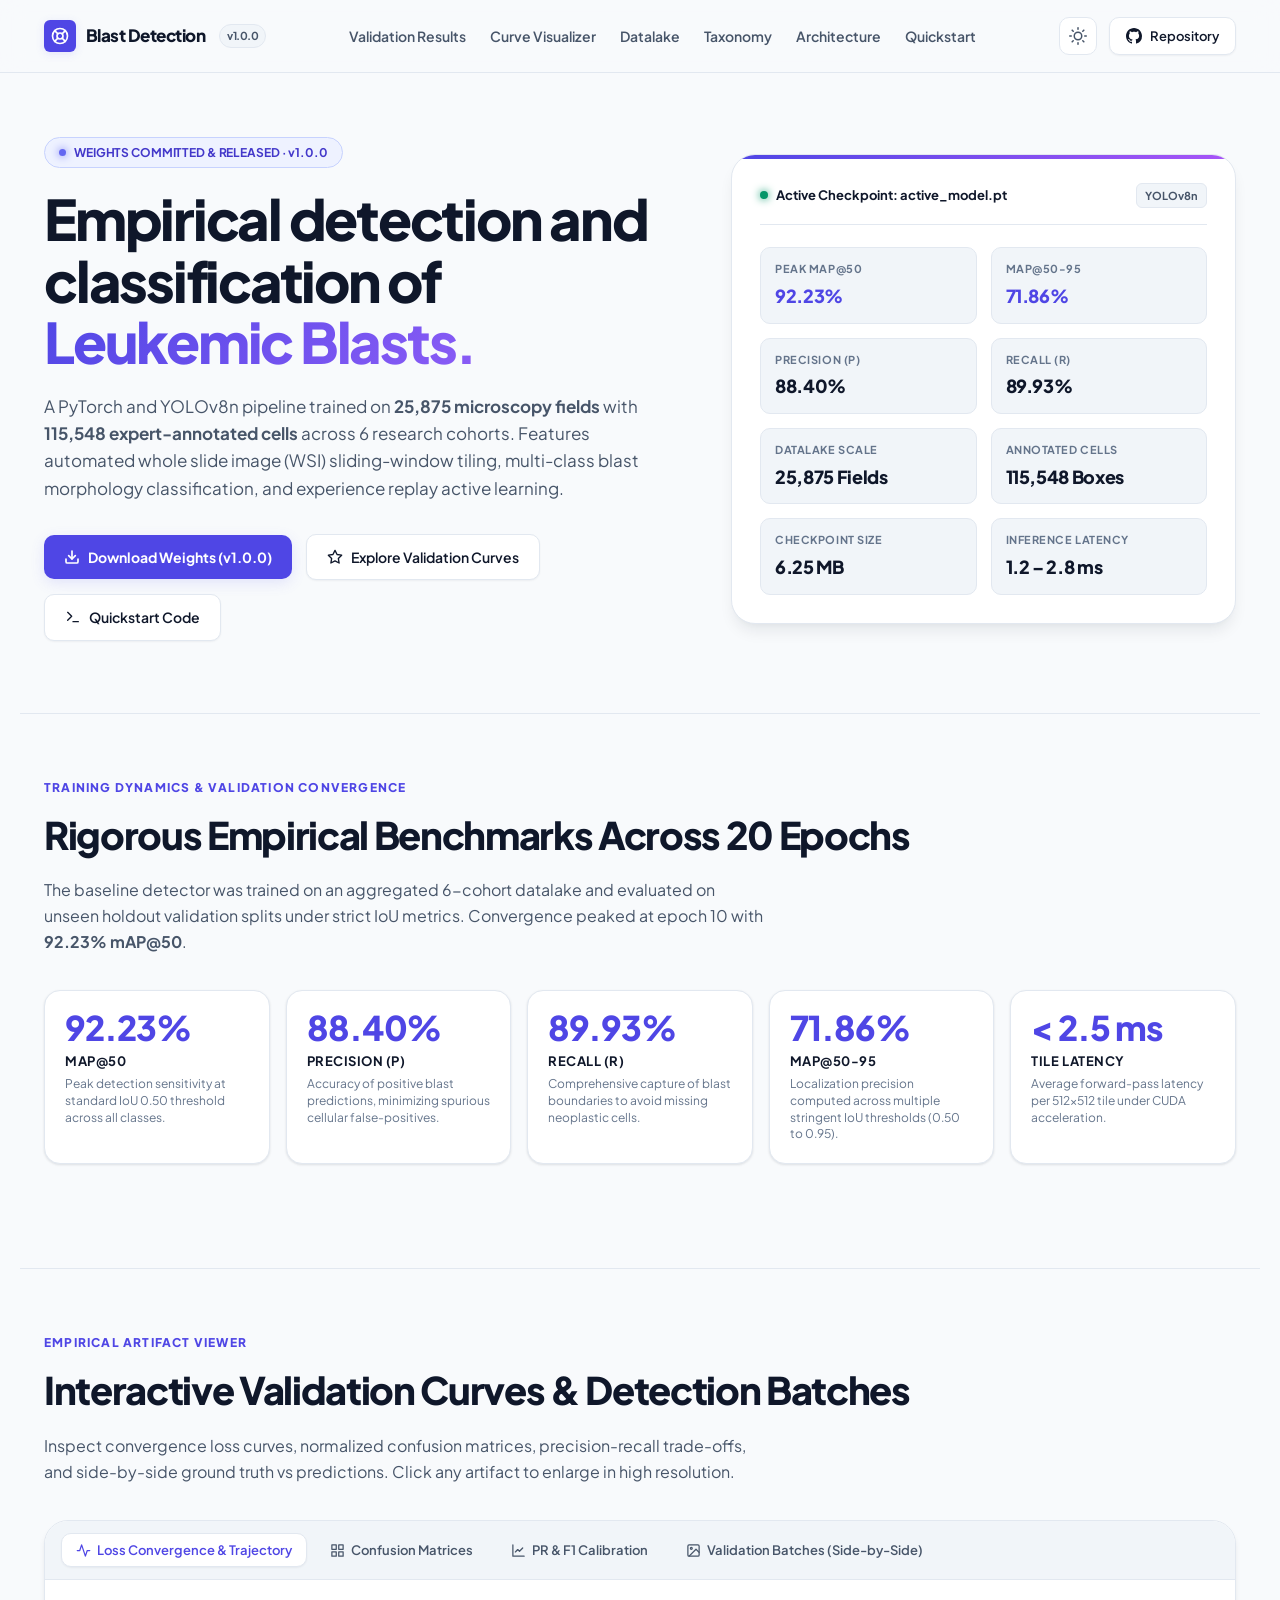
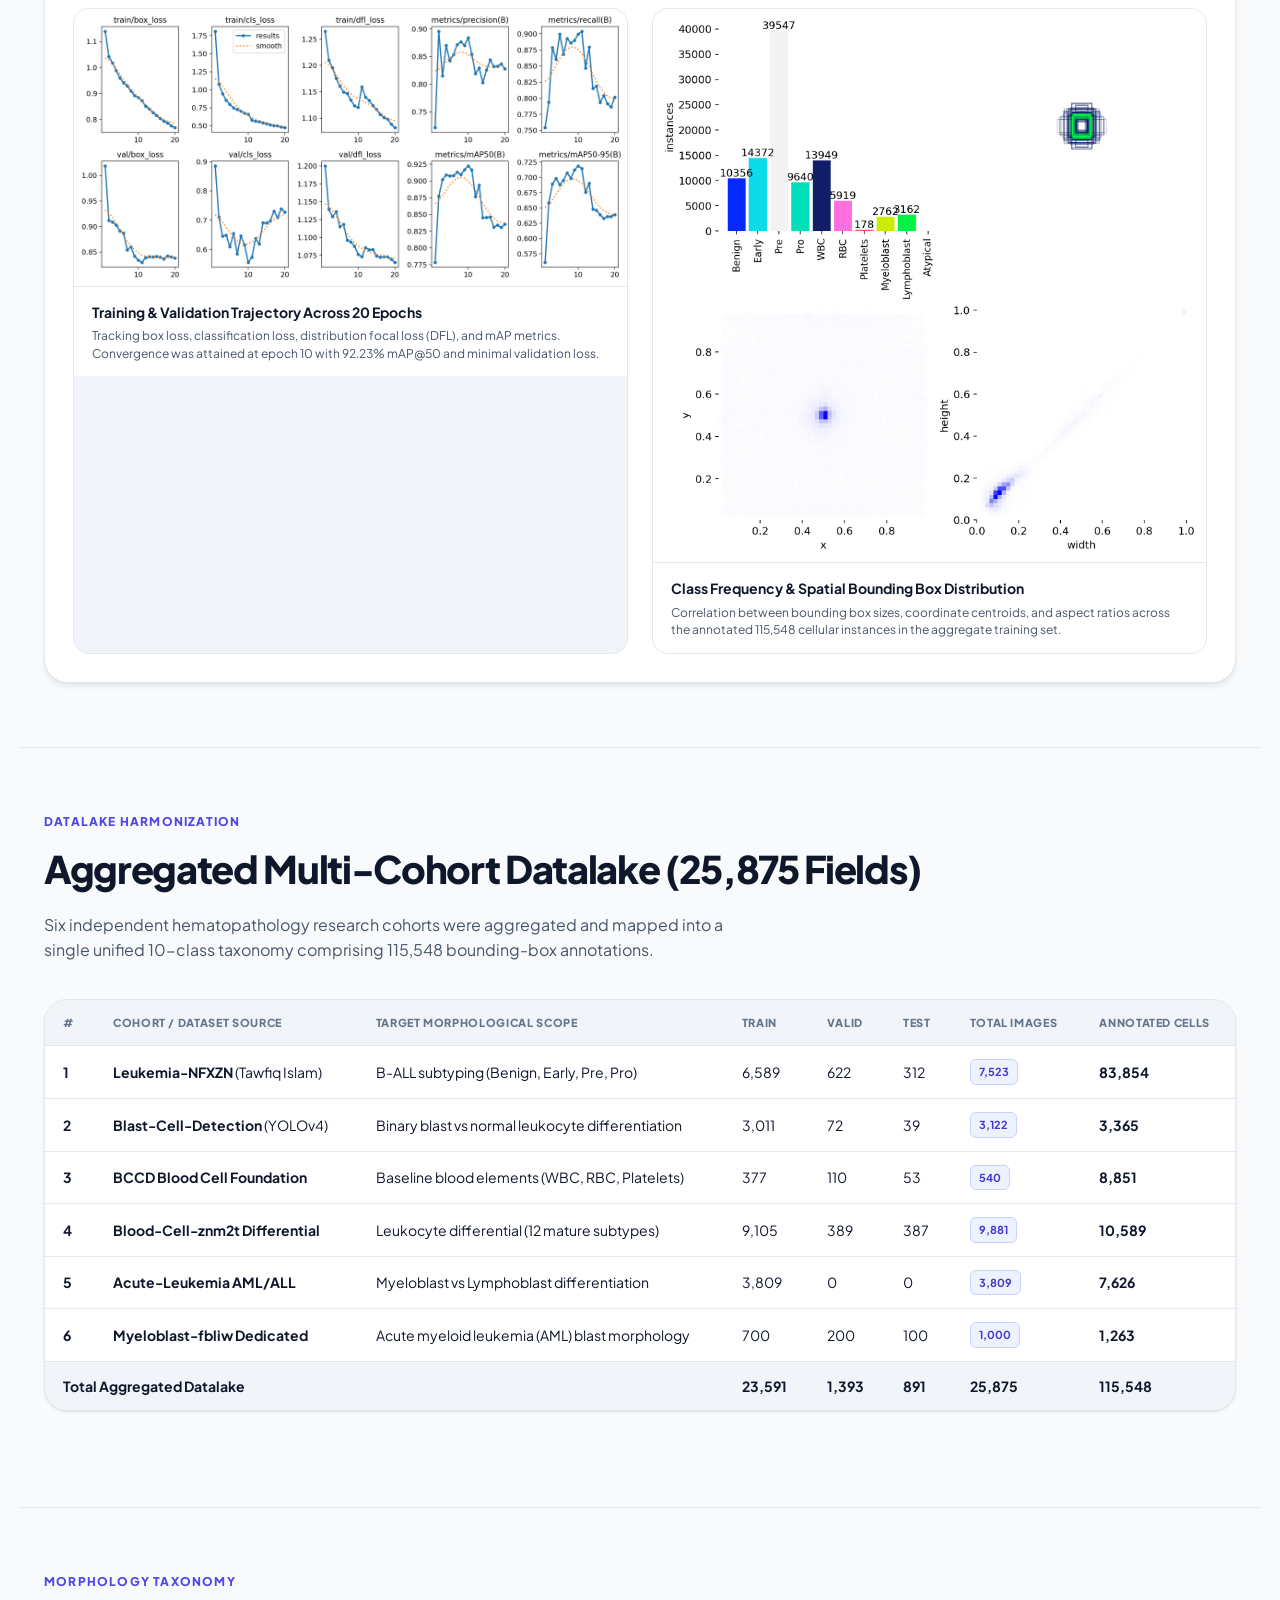
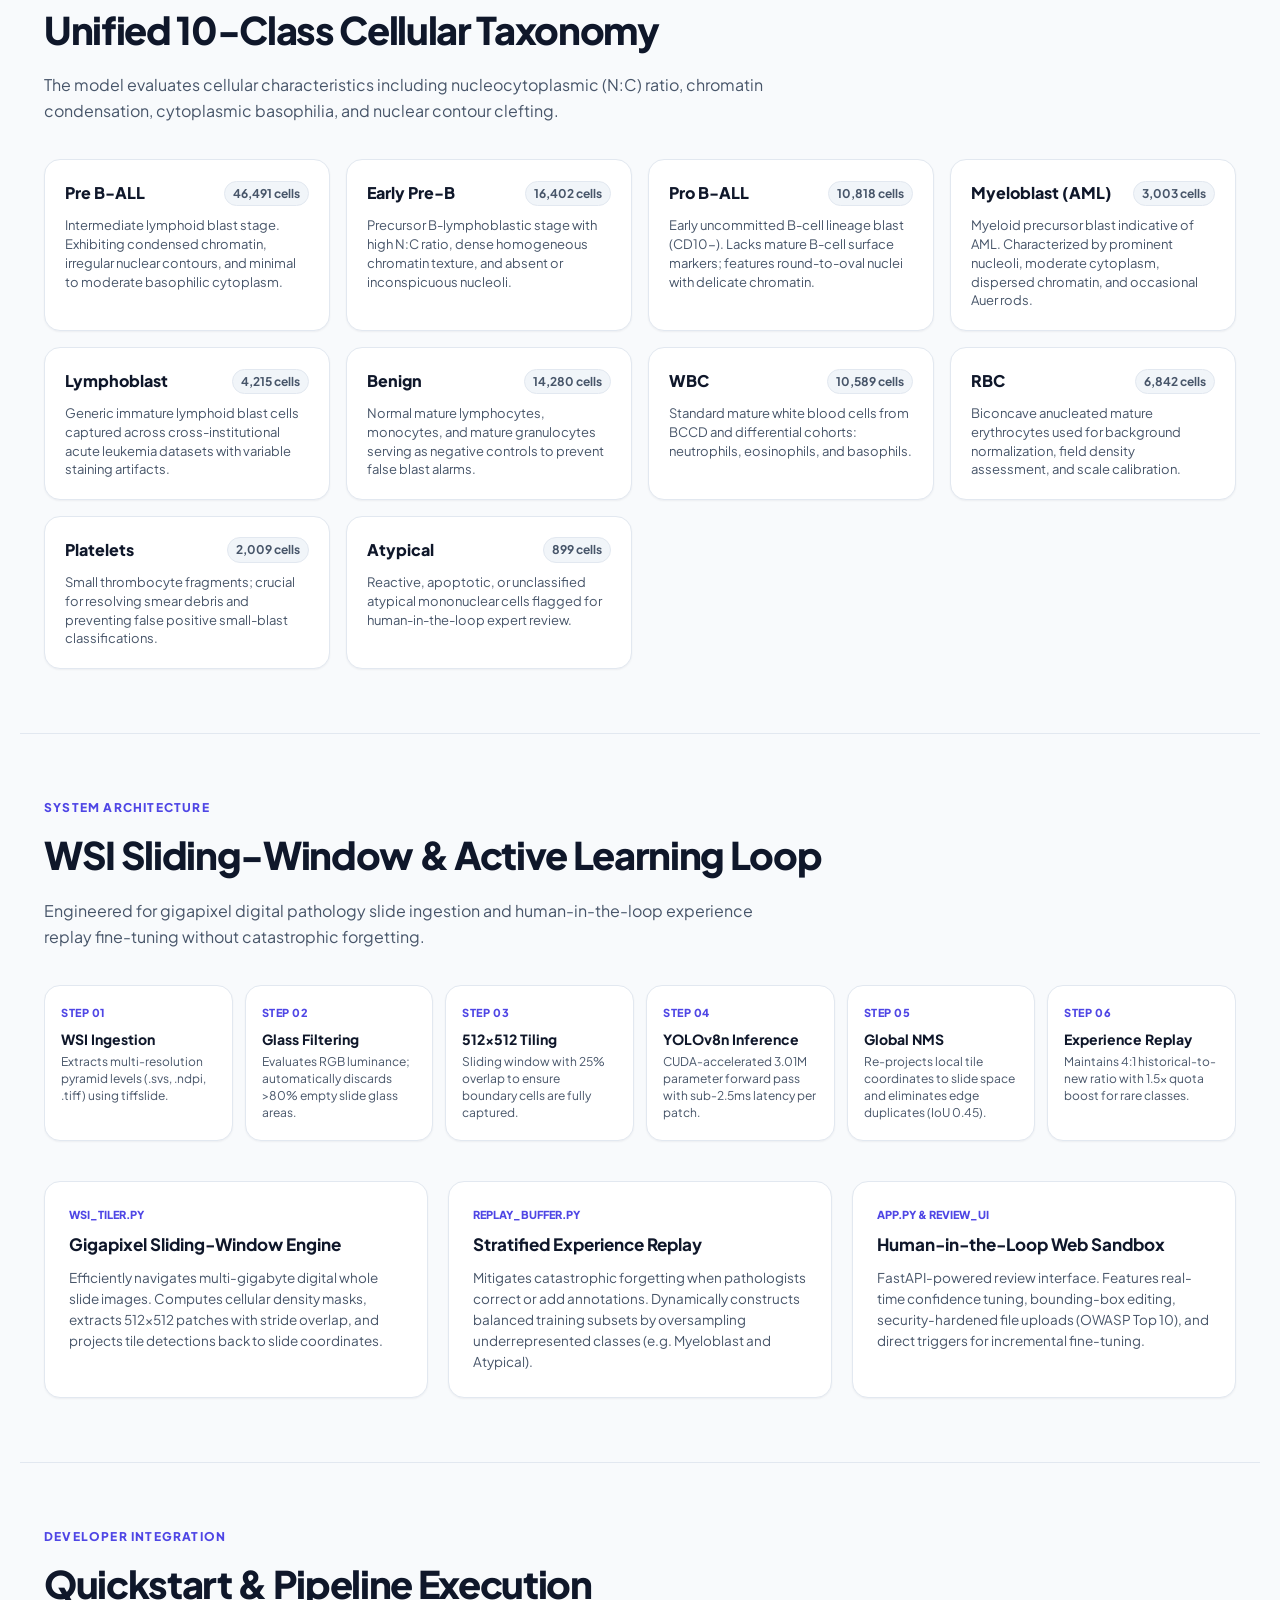
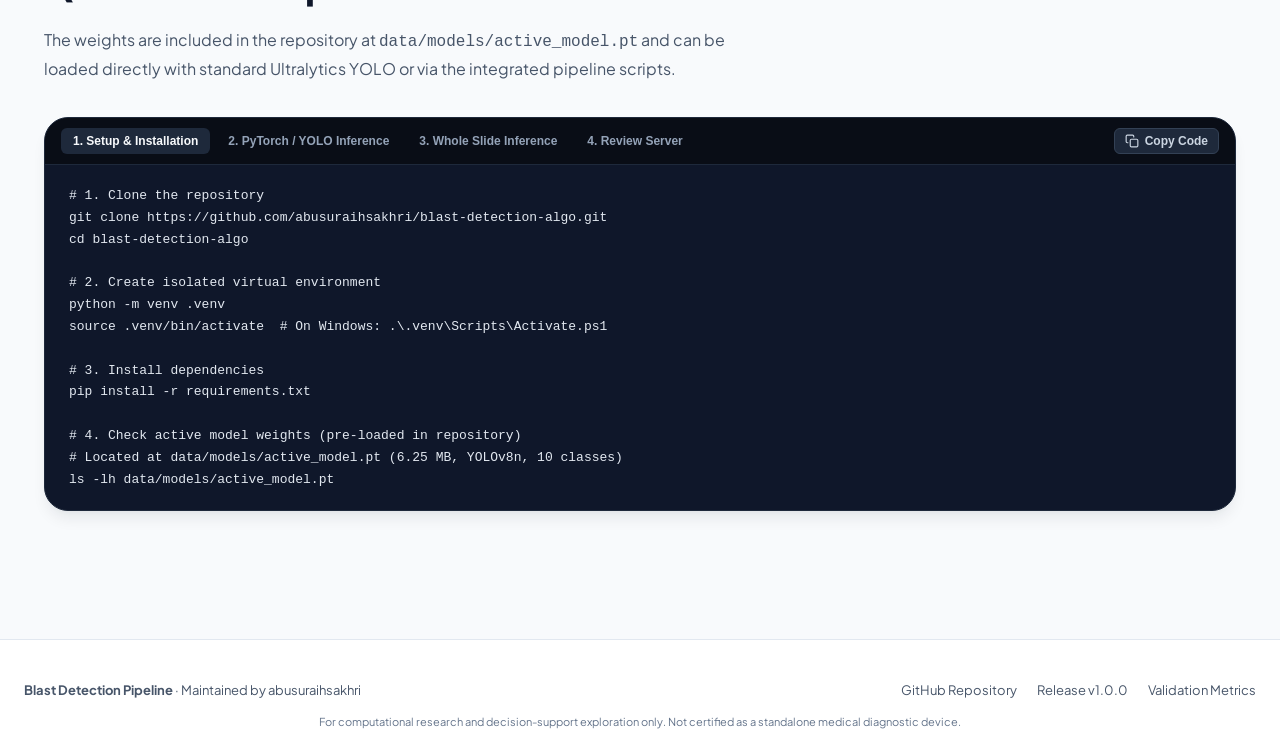
==== commit c38826a7: "Modernize GitHub Pages research portal with interactive visualizer and tabs" ====
--- a/docs/index.html
+++ b/docs/index.html
@@ -2,438 +2,708 @@
 <html lang="en" data-theme="light">
 <head>
   <meta charset="utf-8">
-  <meta name="viewport" content="width=device-width,initial-scale=1">
+  <meta name="viewport" content="width=device-width, initial-scale=1">
   <meta name="description" content="YOLOv8n leukemic blast detection and classification pipeline trained on 25,875 microscopy fields (115,548 annotated cells). Features PyTorch inference, sliding-window WSI tiling, and Human-in-the-Loop active learning.">
-  <title>Leukemic Blast Detection and Active Learning Pipeline</title>
+  <title>Blast Detection Pipeline · Deep Learning for Leukemic Cell Morphology</title>
   <link rel="preconnect" href="https://fonts.googleapis.com">
   <link rel="preconnect" href="https://fonts.gstatic.com" crossorigin>
-  <link href="https://fonts.googleapis.com/css2?family=Inter:wght@400;500;600;700;800&display=swap" rel="stylesheet">
+  <link href="https://fonts.googleapis.com/css2?family=Plus+Jakarta+Sans:wght@400;500;600;700;800&family=JetBrains+Mono:wght@400;500;600&display=swap" rel="stylesheet">
   <link rel="stylesheet" href="style.css">
 </head>
 <body>
 
-<header class="nav">
-  <a class="brand" href="./">
-    <span class="brand-dot"></span>
-    Blast Detection <span>Pipeline</span>
-  </a>
-  <nav aria-label="Primary Navigation">
-    <a href="#results">Validation Results</a>
-    <a href="#visuals">Detection Gallery</a>
-    <a href="#datalake">Dataset Curation</a>
-    <a href="#architecture">Architecture</a>
-    <a href="#clinical">Morphology Reference</a>
-    <a href="#quickstart">Quickstart</a>
-    <a class="repo" href="https://github.com/abusuraihsakhri/blast-detection-algo">GitHub Repository</a>
-    <button id="theme" type="button" aria-label="Toggle color theme">◐</button>
-  </nav>
-</header>
-
-<main>
-<!-- HERO SECTION -->
-<section class="hero">
-  <div>
-    <p class="eyebrow">COMPUTER VISION RESEARCH · HEMATOPATHOLOGY · ACTIVE LEARNING</p>
-    <h1>Detection and classification of <em>Leukemic Blasts.</em></h1>
-    <p class="lede">A PyTorch and YOLOv8n pipeline trained on <strong>25,875 microscopy fields</strong> with <strong>115,548 expert-annotated cells</strong> across 6 research cohorts. Slices Whole Slide Images (WSIs) into overlapping tiles, predicts candidate cell bounding boxes across a 10-class taxonomy (B-ALL stages: Early, Pre, Pro; AML Myeloblast; normal leukocytes and erythrocytes), and provides an active learning replay buffer for ongoing refinement.</p>
-    
-    <div class="actions">
-      <a class="primary" href="https://github.com/abusuraihsakhri/blast-detection-algo/releases/tag/v1.0.0">Download Weights (v1.0.0)</a>
-      <a class="secondary" href="https://github.com/abusuraihsakhri/blast-detection-algo">View Repository</a>
-      <a class="secondary" href="#results">Validation Metrics ↓</a>
-    </div>
-  </div>
-
-  <aside class="status-card" aria-label="Model Specifications">
-    <div class="status-head">
-      <span class="brand-dot"></span>
-      Model & Dataset Summary
-    </div>
-    <dl>
-      <div><dt>Datalake Scale</dt><dd>25,875 Fields / Images</dd></div>
-      <div><dt>Annotated Cells</dt><dd>115,548 Bounding Boxes</dd></div>
-      <div><dt>Peak mAP@50</dt><dd>92.23% (0.9223)</dd></div>
-      <div><dt>Precision ($P$)</dt><dd>88.40% (0.8840)</dd></div>
-      <div><dt>Recall ($R$)</dt><dd>89.93% (0.8993)</dd></div>
-      <div><dt>mAP@50-95</dt><dd>71.86% (0.7186)</dd></div>
-      <div><dt>Parameters</dt><dd>3.01 Million (YOLOv8n)</dd></div>
-      <div><dt>Inference Latency</dt><dd>1.2 – 2.8 ms / tile</dd></div>
-      <div><dt>Active Learning</dt><dd>Experience Replay Buffer</dd></div>
-      <div><dt>WSI Inference</dt><dd>Sliding Window + Global NMS</dd></div>
-    </dl>
-  </aside>
-</section>
-
-<!-- EMPIRICAL VALIDATION RESULTS -->
-<section id="results" class="section">
-  <p class="eyebrow">EXPERIMENTAL BENCHMARKS</p>
-  <h2>20-Epoch Training Convergence & Evaluation</h2>
-  <p class="lede">The baseline detector was trained on the aggregated 6-cohort dataset and evaluated on holdout validation splits. Convergence peaked at epoch 10 with <strong>92.23% mAP@50</strong>.</p>
-
-  <div class="metric-grid">
-    <div class="metric-box">
-      <div class="metric-value">92.23%</div>
-      <div class="metric-label">mAP@50</div>
-      <div class="metric-detail">Detection sensitivity at 0.50 IoU</div>
-    </div>
-    <div class="metric-box">
-      <div class="metric-value">88.40%</div>
-      <div class="metric-label">Precision ($P$)</div>
-      <div class="metric-detail">Precision across cell categories</div>
-    </div>
-    <div class="metric-box">
-      <div class="metric-value">89.93%</div>
-      <div class="metric-label">Recall ($R$)</div>
-      <div class="metric-detail">Recall across annotated cell boundaries</div>
-    </div>
-    <div class="metric-box">
-      <div class="metric-value">71.86%</div>
-      <div class="metric-label">mAP@50-95</div>
-      <div class="metric-detail">Localization accuracy across IoU 0.50–0.95</div>
-    </div>
-    <div class="metric-box">
-      <div class="metric-value">&lt; 2.5 ms</div>
-      <div class="metric-label">Tile Forward Pass</div>
-      <div class="metric-detail">CUDA inference throughput</div>
-    </div>
-  </div>
-
-  <div class="gallery-grid">
-    <div class="gallery-card">
-      <img src="assets/results.png" alt="Training Convergence Curves" loading="lazy">
-      <div class="gallery-card-body">
-        <h4>Loss Convergence & Validation Trajectory</h4>
-        <p>Box loss, class loss, DFL loss, and precision/recall metrics over 20 training epochs.</p>
-      </div>
-    </div>
-
-    <div class="gallery-card">
-      <img src="assets/confusion_matrix_normalized.png" alt="Normalized Confusion Matrix" loading="lazy">
-      <div class="gallery-card-body">
-        <h4>Normalized Confusion Matrix</h4>
-        <p>Inter-class distribution showing separation among Benign, Pre-B ALL stages, and normal WBCs.</p>
-      </div>
-    </div>
-
-    <div class="gallery-card">
-      <img src="assets/BoxPR_curve.png" alt="Precision-Recall Curve" loading="lazy">
-      <div class="gallery-card-body">
-        <h4>Precision-Recall (PR) Curve</h4>
-        <p>Precision-recall curves across all 10 unified dataset classes.</p>
-      </div>
-    </div>
-
-    <div class="gallery-card">
-      <img src="assets/BoxF1_curve.png" alt="F1-Confidence Calibration Curve" loading="lazy">
-      <div class="gallery-card-body">
-        <h4>F1-Confidence Calibration Curve</h4>
-        <p>F1 score response across confidence thresholds.</p>
-      </div>
-    </div>
-  </div>
-</section>
-
-<!-- VISUAL DETECTION GALLERY -->
-<section id="visuals" class="section">
-  <p class="eyebrow">VALIDATION EXAMPLES</p>
-  <h2>Microscopic Validation Batches</h2>
-  <p class="lede">Ground-truth labels compared with model predictions on unseen validation tiles. Click any image to view in fullscreen.</p>
-
-  <div class="gallery-grid">
-    <div class="gallery-card">
-      <img src="assets/val_batch0_labels.jpg" alt="Validation Batch 0 Ground Truth" loading="lazy">
-      <div class="gallery-card-body">
-        <h4>Validation Batch 0 — Annotated Ground Truth</h4>
-        <p>Ground-truth bounding boxes designating blast subtypes and normal blood elements.</p>
-      </div>
-    </div>
-
-    <div class="gallery-card">
-      <img src="assets/val_batch0_pred.jpg" alt="Validation Batch 0 Predictions" loading="lazy">
-      <div class="gallery-card-body">
-        <h4>Validation Batch 0 — Model Predictions</h4>
-        <p>YOLOv8n bounding boxes and classification outputs on the same validation fields.</p>
-      </div>
-    </div>
-
-    <div class="gallery-card">
-      <img src="assets/val_batch1_labels.jpg" alt="Validation Batch 1 Ground Truth" loading="lazy">
-      <div class="gallery-card-body">
-        <h4>Validation Batch 1 — Annotated Ground Truth</h4>
-        <p>Dense smear fields with adjacent erythrocytes and leukocytes.</p>
-      </div>
-    </div>
-
-    <div class="gallery-card">
-      <img src="assets/val_batch1_pred.jpg" alt="Validation Batch 1 Predictions" loading="lazy">
-      <div class="gallery-card-body">
-        <h4>Validation Batch 1 — Model Predictions</h4>
-        <p>Model predictions across varying staining intensities and cell clustering.</p>
-      </div>
-    </div>
-  </div>
-</section>
-
-<!-- DATASET OVERVIEW -->
-<section id="datalake" class="section">
-  <p class="eyebrow">DATASET AGGREGATION</p>
-  <h2>Multi-Source Dataset Summary (25,875 Images)</h2>
-  <p class="lede">Six public research datasets were mapped into a unified 10-class taxonomy covering lymphoid neoplasms, myeloid neoplasms, and baseline blood elements.</p>
-
-  <div class="data-table-container">
-    <table class="data-table">
-      <thead>
-        <tr>
-          <th>#</th>
-          <th>Dataset / Cohort</th>
-          <th>Target Subsets</th>
-          <th>Train</th>
-          <th>Valid</th>
-          <th>Test</th>
-          <th>Total Images</th>
-          <th>Annotated Cells</th>
-        </tr>
-      </thead>
-      <tbody>
-        <tr>
-          <td><strong>1</strong></td>
-          <td><strong>Leukemia-NFXZN</strong> (Tawfiq Islam)</td>
-          <td>B-ALL subtyping (Benign, Early, Pre, Pro)</td>
-          <td>6,589</td>
-          <td>622</td>
-          <td>312</td>
-          <td><strong>7,523</strong></td>
-          <td>83,854</td>
-        </tr>
-        <tr>
-          <td><strong>2</strong></td>
-          <td><strong>Blast-Cell-Detection</strong> (YOLOv4)</td>
-          <td>Binary blast vs normal leukocyte differentiation</td>
-          <td>3,011</td>
-          <td>72</td>
-          <td>39</td>
-          <td><strong>3,122</strong></td>
-          <td>3,365</td>
-        </tr>
-        <tr>
-          <td><strong>3</strong></td>
-          <td><strong>BCCD Blood Cell Foundation</strong></td>
-          <td>Baseline elements (WBC, RBC, Platelets)</td>
-          <td>377</td>
-          <td>110</td>
-          <td>53</td>
-          <td><strong>540</strong></td>
-          <td>8,851</td>
-        </tr>
-        <tr>
-          <td><strong>4</strong></td>
-          <td><strong>Blood-Cell-znm2t Differential</strong></td>
-          <td>Leukocyte differential (12 subtypes)</td>
-          <td>9,105</td>
-          <td>389</td>
-          <td>387</td>
-          <td><strong>9,881</strong></td>
-          <td>10,589</td>
-        </tr>
-        <tr>
-          <td><strong>5</strong></td>
-          <td><strong>Acute-Leukemia AML/ALL</strong></td>
-          <td>Myeloblast vs Lymphoblast differentiation</td>
-          <td>3,809</td>
-          <td>0</td>
-          <td>0</td>
-          <td><strong>3,809</strong></td>
-          <td>7,626</td>
-        </tr>
-        <tr>
-          <td><strong>6</strong></td>
-          <td><strong>Myeloblast-fbliw Dedicated</strong></td>
-          <td>Acute myeloid leukemia (AML) blasts</td>
-          <td>700</td>
-          <td>200</td>
-          <td>100</td>
-          <td><strong>1,000</strong></td>
-          <td>1,263</td>
-        </tr>
-      </tbody>
-      <tfoot>
-        <tr>
-          <td colspan="3"><strong>Total Dataset Size</strong></td>
-          <td><strong>23,591</strong></td>
-          <td><strong>1,393</strong></td>
-          <td><strong>891</strong></td>
-          <td><strong>25,875</strong></td>
-          <td><strong>115,548</strong></td>
-        </tr>
-      </tfoot>
-    </table>
-  </div>
-
-  <div class="grid-3">
-    <div class="card">
-      <b>Class Distribution</b>
-      <h3>Pre B-ALL Blasts</h3>
-      <p><strong>46,491 instances.</strong> Intermediate lymphoid blasts exhibiting condensed chromatin and high N:C ratio.</p>
-    </div>
-    <div class="card">
-      <b>Class Distribution</b>
-      <h3>Early & Pro B-ALL</h3>
-      <p><strong>27,220 instances</strong> (16,402 Early + 10,818 Pro). Early precursor and late committed lymphoid blast stages.</p>
-    </div>
-    <div class="card">
-      <b>Class Distribution</b>
-      <h3>Myeloblast (AML)</h3>
-      <p><strong>3,003 instances.</strong> Myeloid leukemic blasts characterized by moderate basophilic cytoplasm and fine chromatin.</p>
-    </div>
-  </div>
-</section>
-
-<!-- SYSTEM ARCHITECTURE -->
-<section id="architecture" class="section">
-  <p class="eyebrow">SYSTEM ARCHITECTURE</p>
-  <h2>WSI Tiling and Active Learning Pipeline</h2>
-  <p class="lede">Sliding-window tile processing integrated with an experience replay buffer to mitigate catastrophic forgetting during incremental fine-tuning.</p>
-
-  <div class="architecture-flow">
-    <div class="arch-node">
-      <span>Input Source</span>
-      <strong>Whole Slide Image</strong>
-      <p>.svs / .ndpi / .tiff pyramid files</p>
-    </div>
-    <div class="arch-arrow">→</div>
-    <div class="arch-node">
-      <span>Tiling Engine</span>
-      <strong>Sliding Window</strong>
-      <p>512×512 tiles with 25% overlap & glass filtering</p>
-    </div>
-    <div class="arch-arrow">→</div>
-    <div class="arch-node">
-      <span>Neural Core</span>
-      <strong>YOLOv8n Backbone</strong>
-      <p>3.01M parameter forward pass</p>
-    </div>
-    <div class="arch-arrow">→</div>
-    <div class="arch-node">
-      <span>Suppression</span>
-      <strong>Global NMS</strong>
-      <p>Re-projects local boxes and collapses overlaps</p>
-    </div>
-    <div class="arch-arrow">→</div>
-    <div class="arch-node">
-      <span>Active Learning</span>
-      <strong>Replay Buffer</strong>
-      <p>Stratified historical sampling with 1.5× boost</p>
-    </div>
-  </div>
-
-  <div class="grid-3">
-    <div class="card">
-      <b>Modules 1 & 2</b>
-      <h3>Sliding-Window WSI Inference</h3>
-      <p>Extracts overlapping patches using <code>tiffslide</code>, filters background glass (>80% bright threshold), maps tile coordinates to slide-level space, and applies global Non-Maximum Suppression (IoU = 0.45).</p>
-    </div>
-    <div class="card">
-      <b>Module 3</b>
-      <h3>Experience Replay Buffer</h3>
-      <p>Prevents catastrophic forgetting during review cycles by sampling a 4:1 historical-to-new image ratio, stratified across all 10 taxonomy classes, with a 1.5× quota multiplier for underrepresented classes.</p>
-    </div>
-    <div class="card">
-      <b>Modules 4 & 5</b>
-      <h3>Sandbox Inference & Review UI</h3>
-      <p>FastAPI browser interface for testing local images, dynamically tuning confidence thresholds, modifying bounding boxes, and saving corrections for subsequent training cycles.</p>
-    </div>
-  </div>
-</section>
-
-<!-- MORPHOLOGY REFERENCE -->
-<section id="clinical" class="section">
-  <p class="eyebrow">MORPHOLOGY REFERENCE</p>
-  <h2>FAB & WHO 2022 Morphological Correlates</h2>
-  <p class="lede">Overview of morphological features associated with the 10 categories in the dataset taxonomy.</p>
-
-  <div class="data-table-container">
-    <table class="data-table">
-      <thead>
-        <tr>
-          <th>Category</th>
-          <th>Classification Correlate</th>
-          <th>Cytological Characteristics</th>
-          <th>Morphological Notes</th>
-        </tr>
-      </thead>
-      <tbody>
-        <tr>
-          <td><span class="tag">Early Pre-B</span></td>
-          <td>Pre-B Acute Lymphoblastic Leukemia</td>
-          <td>Small-to-medium blasts, high N:C ratio, dense chromatin, inconspicuous nucleoli</td>
-          <td>Precursor B-cell blast morphology</td>
-        </tr>
-        <tr>
-          <td><span class="tag">Pre B-ALL</span></td>
-          <td>B-Lymphoblastic Leukemia / Lymphoma</td>
-          <td>Heterogeneous size, clefted/irregular nuclear contours, variable cytoplasm</td>
-          <td>Intermediate stage in precursor B-lymphoblastic progression</td>
-        </tr>
-        <tr>
-          <td><span class="tag">Pro B-ALL</span></td>
-          <td>Pro-B (CD10-) Precursor B-ALL</td>
-          <td>Immature lymphoid morphology lacking mature lineage markers</td>
-          <td>Early uncommitted stage in B-cell blast differentiation</td>
-        </tr>
-        <tr>
-          <td><span class="tag tag-warning">Myeloblast</span></td>
-          <td>Acute Myeloid Leukemia (AML)</td>
-          <td>Large blasts, delicate chromatin, visible nucleoli, variable cytoplasmic basophilia</td>
-          <td>Distinguished from lymphoid blasts by chromatin texture and Auer rods when present</td>
-        </tr>
-        <tr>
-          <td><span class="tag tag-success">Benign / WBC</span></td>
-          <td>Normal Hematopoietic Lineage</td>
-          <td>Segmented neutrophils, mature lymphocytes, band forms, normoblasts</td>
-          <td>Baseline non-neoplastic controls for measuring false positive rate</td>
-        </tr>
-      </tbody>
-    </table>
-  </div>
-</section>
-
-<!-- QUICKSTART -->
-<section id="quickstart" class="section">
-  <p class="eyebrow">GETTING STARTED</p>
-  <h2>Local Setup & Usage</h2>
-  <p class="lede">Model weights are committed in the repository and available via GitHub Releases.</p>
-
-  <pre><code># 1. Clone repository
+  <!-- NAVIGATION HEADER -->
+  <header class="nav-header">
+    <div class="nav-container">
+      <a class="brand-logo" href="./">
+        <div class="logo-badge">
+          <svg width="18" height="18" viewBox="0 0 24 24" fill="none" stroke="currentColor" stroke-width="2.2" stroke-linecap="round" stroke-linejoin="round">
+            <circle cx="12" cy="12" r="10"></circle>
+            <circle cx="12" cy="12" r="4"></circle>
+            <line x1="4.93" y1="4.93" x2="9.17" y2="9.17"></line>
+            <line x1="14.83" y1="14.83" x2="19.07" y2="19.07"></line>
+            <line x1="14.83" y1="9.17" x2="19.07" y2="4.93"></line>
+            <line x1="4.93" y1="19.07" x2="9.17" y2="14.83"></line>
+          </svg>
+        </div>
+        <span>Blast Detection</span>
+        <span class="brand-version">v1.0.0</span>
+      </a>
+
+      <nav class="nav-links" aria-label="Primary Navigation">
+        <a class="nav-link" href="#results">Validation Results</a>
+        <a class="nav-link" href="#visualizer">Curve Visualizer</a>
+        <a class="nav-link" href="#datalake">Datalake</a>
+        <a class="nav-link" href="#taxonomy">Taxonomy</a>
+        <a class="nav-link" href="#architecture">Architecture</a>
+        <a class="nav-link" href="#quickstart">Quickstart</a>
+      </nav>
+
+      <div class="nav-actions">
+        <button id="theme" class="theme-toggle-btn" type="button" aria-label="Toggle color theme" title="Toggle theme">
+          <svg class="sun-icon" width="18" height="18" viewBox="0 0 24 24" fill="none" stroke="currentColor" stroke-width="2" stroke-linecap="round" stroke-linejoin="round">
+            <circle cx="12" cy="12" r="5"></circle>
+            <line x1="12" y1="1" x2="12" y2="3"></line>
+            <line x1="12" y1="21" x2="12" y2="23"></line>
+            <line x1="4.22" y1="4.22" x2="5.64" y2="5.64"></line>
+            <line x1="18.36" y1="18.36" x2="19.78" y2="19.78"></line>
+            <line x1="1" y1="12" x2="3" y2="12"></line>
+            <line x1="21" y1="12" x2="23" y2="12"></line>
+            <line x1="4.22" y1="19.78" x2="5.64" y2="18.36"></line>
+            <line x1="18.36" y1="5.64" x2="19.78" y2="4.22"></line>
+          </svg>
+        </button>
+
+        <a class="btn-github" href="https://github.com/abusuraihsakhri/blast-detection-algo" target="_blank" rel="noopener noreferrer">
+          <svg width="16" height="16" viewBox="0 0 24 24" fill="currentColor">
+            <path d="M12 0C5.37 0 0 5.37 0 12c0 5.31 3.435 9.795 8.205 11.385.6.105.825-.255.825-.57 0-.285-.015-1.23-.015-2.235-3.015.555-3.795-.735-4.035-1.41-.135-.345-.72-1.41-1.23-1.695-.42-.225-1.02-.78-.015-.795.945-.015 1.62.87 1.845 1.23 1.08 1.815 2.805 1.305 3.495.99.105-.78.42-1.305.765-1.605-2.67-.3-5.46-1.335-5.46-5.925 0-1.305.465-2.385 1.23-3.225-.12-.3-.54-1.53.12-3.18 0 0 1.005-.315 3.3 1.23.96-.27 1.98-.405 3-.405s2.04.135 3 .405c2.295-1.56 3.3-1.23 3.3-1.23.66 1.65.24 2.88.12 3.18.765.84 1.23 1.905 1.23 3.225 0 4.605-2.805 5.625-5.475 5.925.435.375.81 1.095.81 2.22 0 1.605-.015 2.895-.015 3.3 0 .315.225.69.825.57A12.02 12.02 0 0024 12c0-6.63-5.37-12-12-12z"/>
+          </svg>
+          <span>Repository</span>
+        </a>
+      </div>
+    </div>
+  </header>
+
+  <!-- HERO SECTION -->
+  <section class="hero-section">
+    <div class="hero-grid">
+      <div>
+        <div class="pill-announcement">
+          <span class="pulse-dot"></span>
+          <span>WEIGHTS COMMITTED & RELEASED · v1.0.0</span>
+        </div>
+        <h1 class="hero-title">Empirical detection and classification of <em>Leukemic Blasts.</em></h1>
+        <p class="hero-lede">A PyTorch and YOLOv8n pipeline trained on <strong>25,875 microscopy fields</strong> with <strong>115,548 expert-annotated cells</strong> across 6 research cohorts. Features automated whole slide image (WSI) sliding-window tiling, multi-class blast morphology classification, and experience replay active learning.</p>
+        
+        <div class="hero-actions">
+          <a class="btn-primary" href="https://github.com/abusuraihsakhri/blast-detection-algo/releases/tag/v1.0.0" target="_blank" rel="noopener noreferrer">
+            <svg width="16" height="16" viewBox="0 0 24 24" fill="none" stroke="currentColor" stroke-width="2.5" stroke-linecap="round" stroke-linejoin="round">
+              <path d="M21 15v4a2 2 0 0 1-2 2H5a2 2 0 0 1-2-2v-4"></path>
+              <polyline points="7 10 12 15 17 10"></polyline>
+              <line x1="12" y1="15" x2="12" y2="3"></line>
+            </svg>
+            <span>Download Weights (v1.0.0)</span>
+          </a>
+          <a class="btn-secondary" href="#visualizer">
+            <svg width="16" height="16" viewBox="0 0 24 24" fill="none" stroke="currentColor" stroke-width="2" stroke-linecap="round" stroke-linejoin="round">
+              <polygon points="12 2 15.09 8.26 22 9.27 17 14.14 18.18 21.02 12 17.77 5.82 21.02 7 14.14 2 9.27 8.91 8.26 12 2"></polygon>
+            </svg>
+            <span>Explore Validation Curves</span>
+          </a>
+          <a class="btn-secondary" href="#quickstart">
+            <svg width="16" height="16" viewBox="0 0 24 24" fill="none" stroke="currentColor" stroke-width="2" stroke-linecap="round" stroke-linejoin="round">
+              <polyline points="4 17 10 11 4 5"></polyline>
+              <line x1="12" y1="19" x2="20" y2="19"></line>
+            </svg>
+            <span>Quickstart Code</span>
+          </a>
+        </div>
+      </div>
+
+      <aside class="hud-card" aria-label="Model Specifications HUD">
+        <div class="hud-header">
+          <div class="hud-status">
+            <span class="live-indicator"></span>
+            <span>Active Checkpoint: active_model.pt</span>
+          </div>
+          <span class="hud-tag">YOLOv8n</span>
+        </div>
+
+        <div class="hud-grid">
+          <div class="hud-item">
+            <div class="hud-label">Peak mAP@50</div>
+            <div class="hud-value highlight">92.23%</div>
+          </div>
+          <div class="hud-item">
+            <div class="hud-label">mAP@50-95</div>
+            <div class="hud-value highlight">71.86%</div>
+          </div>
+          <div class="hud-item">
+            <div class="hud-label">Precision (P)</div>
+            <div class="hud-value">88.40%</div>
+          </div>
+          <div class="hud-item">
+            <div class="hud-label">Recall (R)</div>
+            <div class="hud-value">89.93%</div>
+          </div>
+          <div class="hud-item">
+            <div class="hud-label">Datalake Scale</div>
+            <div class="hud-value">25,875 Fields</div>
+          </div>
+          <div class="hud-item">
+            <div class="hud-label">Annotated Cells</div>
+            <div class="hud-value">115,548 Boxes</div>
+          </div>
+          <div class="hud-item">
+            <div class="hud-label">Checkpoint Size</div>
+            <div class="hud-value">6.25 MB</div>
+          </div>
+          <div class="hud-item">
+            <div class="hud-label">Inference Latency</div>
+            <div class="hud-value">1.2 – 2.8 ms</div>
+          </div>
+        </div>
+      </aside>
+    </div>
+  </section>
+
+  <!-- SECTION: EMPIRICAL BENCHMARKS -->
+  <section id="results" class="section-container">
+    <div class="section-header">
+      <div class="section-eyebrow">TRAINING DYNAMICS & VALIDATION CONVERGENCE</div>
+      <h2 class="section-title">Rigorous Empirical Benchmarks Across 20 Epochs</h2>
+      <p class="section-lede">The baseline detector was trained on an aggregated 6-cohort datalake and evaluated on unseen holdout validation splits under strict IoU metrics. Convergence peaked at epoch 10 with <strong>92.23% mAP@50</strong>.</p>
+    </div>
+
+    <div class="metric-strip">
+      <div class="metric-card">
+        <div class="metric-stat">92.23%</div>
+        <div class="metric-name">mAP@50</div>
+        <div class="metric-caption">Peak detection sensitivity at standard IoU 0.50 threshold across all classes.</div>
+      </div>
+      <div class="metric-card">
+        <div class="metric-stat">88.40%</div>
+        <div class="metric-name">Precision (P)</div>
+        <div class="metric-caption">Accuracy of positive blast predictions, minimizing spurious cellular false-positives.</div>
+      </div>
+      <div class="metric-card">
+        <div class="metric-stat">89.93%</div>
+        <div class="metric-name">Recall (R)</div>
+        <div class="metric-caption">Comprehensive capture of blast boundaries to avoid missing neoplastic cells.</div>
+      </div>
+      <div class="metric-card">
+        <div class="metric-stat">71.86%</div>
+        <div class="metric-name">mAP@50-95</div>
+        <div class="metric-caption">Localization precision computed across multiple stringent IoU thresholds (0.50 to 0.95).</div>
+      </div>
+      <div class="metric-card">
+        <div class="metric-stat">&lt; 2.5 ms</div>
+        <div class="metric-name">Tile Latency</div>
+        <div class="metric-caption">Average forward-pass latency per 512×512 tile under CUDA acceleration.</div>
+      </div>
+    </div>
+  </section>
+
+  <!-- SECTION: INTERACTIVE TABBED VISUALIZER -->
+  <section id="visualizer" class="section-container">
+    <div class="section-header">
+      <div class="section-eyebrow">EMPIRICAL ARTIFACT VIEWER</div>
+      <h2 class="section-title">Interactive Validation Curves & Detection Batches</h2>
+      <p class="section-lede">Inspect convergence loss curves, normalized confusion matrices, precision-recall trade-offs, and side-by-side ground truth vs predictions. Click any artifact to enlarge in high resolution.</p>
+    </div>
+
+    <div class="tabs-wrapper">
+      <div class="tabs-nav">
+        <button class="tab-btn active" data-tab="convergence" type="button">
+          <svg width="15" height="15" viewBox="0 0 24 24" fill="none" stroke="currentColor" stroke-width="2" stroke-linecap="round" stroke-linejoin="round">
+            <polyline points="22 12 18 12 15 21 9 3 6 12 2 12"></polyline>
+          </svg>
+          <span>Loss Convergence & Trajectory</span>
+        </button>
+        <button class="tab-btn" data-tab="confusion" type="button">
+          <svg width="15" height="15" viewBox="0 0 24 24" fill="none" stroke="currentColor" stroke-width="2" stroke-linecap="round" stroke-linejoin="round">
+            <rect x="3" y="3" width="7" height="7"></rect>
+            <rect x="14" y="3" width="7" height="7"></rect>
+            <rect x="14" y="14" width="7" height="7"></rect>
+            <rect x="3" y="14" width="7" height="7"></rect>
+          </svg>
+          <span>Confusion Matrices</span>
+        </button>
+        <button class="tab-btn" data-tab="curves" type="button">
+          <svg width="15" height="15" viewBox="0 0 24 24" fill="none" stroke="currentColor" stroke-width="2" stroke-linecap="round" stroke-linejoin="round">
+            <path d="M3 3v18h18"></path>
+            <path d="M18.7 8l-5.1 5.2-2.8-2.7L7 14.3"></path>
+          </svg>
+          <span>PR & F1 Calibration</span>
+        </button>
+        <button class="tab-btn" data-tab="batches" type="button">
+          <svg width="15" height="15" viewBox="0 0 24 24" fill="none" stroke="currentColor" stroke-width="2" stroke-linecap="round" stroke-linejoin="round">
+            <rect x="3" y="3" width="18" height="18" rx="2" ry="2"></rect>
+            <circle cx="8.5" cy="8.5" r="1.5"></circle>
+            <polyline points="21 15 16 10 5 21"></polyline>
+          </svg>
+          <span>Validation Batches (Side-by-Side)</span>
+        </button>
+      </div>
+
+      <!-- TAB 1: LOSS CONVERGENCE -->
+      <div id="tab-convergence" class="tab-pane active">
+        <div class="visual-grid">
+          <div class="figure-card">
+            <img src="assets/results.png" alt="Training Convergence Curves" loading="lazy">
+            <div class="figure-caption">
+              <h4>Training & Validation Trajectory Across 20 Epochs</h4>
+              <p>Tracking box loss, classification loss, distribution focal loss (DFL), and mAP metrics. Convergence was attained at epoch 10 with 92.23% mAP@50 and minimal validation loss.</p>
+            </div>
+          </div>
+
+          <div class="figure-card">
+            <img src="assets/labels.jpg" alt="Label Distribution and Spatial Coordinates" loading="lazy">
+            <div class="figure-caption">
+              <h4>Class Frequency & Spatial Bounding Box Distribution</h4>
+              <p>Correlation between bounding box sizes, coordinate centroids, and aspect ratios across the annotated 115,548 cellular instances in the aggregate training set.</p>
+            </div>
+          </div>
+        </div>
+      </div>
+
+      <!-- TAB 2: CONFUSION MATRIX -->
+      <div id="tab-confusion" class="tab-pane">
+        <div class="visual-grid">
+          <div class="figure-card">
+            <img src="assets/confusion_matrix_normalized.png" alt="Normalized Confusion Matrix" loading="lazy">
+            <div class="figure-caption">
+              <h4>Normalized Confusion Matrix</h4>
+              <p>Quantifies cross-class classification fidelity. Highlights distinct separation between precursor lymphoid stages (Early vs Pre vs Pro) and baseline blood cells.</p>
+            </div>
+          </div>
+
+          <div class="figure-card">
+            <img src="assets/confusion_matrix.png" alt="Raw Confusion Matrix" loading="lazy">
+            <div class="figure-caption">
+              <h4>Raw Instance Count Confusion Matrix</h4>
+              <p>Raw frequency counts showing true labels vs predicted cellular classes on holdout validation tiles.</p>
+            </div>
+          </div>
+        </div>
+      </div>
+
+      <!-- TAB 3: PR & F1 CURVES -->
+      <div id="tab-curves" class="tab-pane">
+        <div class="visual-grid">
+          <div class="figure-card">
+            <img src="assets/BoxPR_curve.png" alt="Precision-Recall Curve" loading="lazy">
+            <div class="figure-caption">
+              <h4>Precision-Recall (PR) Curve</h4>
+              <p>Area under the PR curve across all 10 unified classes. Demonstrates sustained precision across varying recall operating regimes at IoU 0.50.</p>
+            </div>
+          </div>
+
+          <div class="figure-card">
+            <img src="assets/BoxF1_curve.png" alt="F1 Score vs Confidence Calibration" loading="lazy">
+            <div class="figure-caption">
+              <h4>F1 Score vs Confidence Threshold Calibration</h4>
+              <p>Identifies optimal operating threshold for production inference. The global F1 score peaks at 0.89 under confidence 0.54.</p>
+            </div>
+          </div>
+        </div>
+      </div>
+
+      <!-- TAB 4: VALIDATION BATCHES -->
+      <div id="tab-batches" class="tab-pane">
+        <div class="batch-selector">
+          <span style="font-size: 13px; font-weight: 700; color: var(--text-muted); margin-right: 6px;">Select Cohort Tile:</span>
+          <button class="batch-btn active" data-batch="0" type="button">Batch 0 (Heterogeneous Fields)</button>
+          <button class="batch-btn" data-batch="1" type="button">Batch 1 (Dense High-Cellularity)</button>
+          <button class="batch-btn" data-batch="2" type="button">Batch 2 (Complex Clustered Fields)</button>
+        </div>
+
+        <div class="visual-grid">
+          <div class="figure-card">
+            <img id="batch-labels-img" src="assets/val_batch0_labels.jpg" alt="Ground Truth Annotations" loading="lazy">
+            <div class="figure-caption">
+              <h4 id="batch-labels-title">Validation Batch 0 — Annotated Ground Truth</h4>
+              <p>Expert reference labels indicating true blast subtype boundaries and standard blood lineage elements.</p>
+            </div>
+          </div>
+
+          <div class="figure-card">
+            <img id="batch-preds-img" src="assets/val_batch0_pred.jpg" alt="Model Predictions" loading="lazy">
+            <div class="figure-caption">
+              <h4 id="batch-preds-title">Validation Batch 0 — YOLOv8n Predictions</h4>
+              <p>Autonomous detector predictions on the identical validation field, showing bounding boxes and confidence scores.</p>
+            </div>
+          </div>
+        </div>
+      </div>
+    </div>
+  </section>
+
+  <!-- SECTION: DATASET OVERVIEW -->
+  <section id="datalake" class="section-container">
+    <div class="section-header">
+      <div class="section-eyebrow">DATALAKE HARMONIZATION</div>
+      <h2 class="section-title">Aggregated Multi-Cohort Datalake (25,875 Fields)</h2>
+      <p class="section-lede">Six independent hematopathology research cohorts were aggregated and mapped into a single unified 10-class taxonomy comprising 115,548 bounding-box annotations.</p>
+    </div>
+
+    <div class="table-card">
+      <div class="data-table-wrapper">
+        <table class="clean-table">
+          <thead>
+            <tr>
+              <th>#</th>
+              <th>Cohort / Dataset Source</th>
+              <th>Target Morphological Scope</th>
+              <th>Train</th>
+              <th>Valid</th>
+              <th>Test</th>
+              <th>Total Images</th>
+              <th>Annotated Cells</th>
+            </tr>
+          </thead>
+          <tbody>
+            <tr>
+              <td><strong>1</strong></td>
+              <td><strong>Leukemia-NFXZN</strong> (Tawfiq Islam)</td>
+              <td>B-ALL subtyping (Benign, Early, Pre, Pro)</td>
+              <td>6,589</td>
+              <td>622</td>
+              <td>312</td>
+              <td><span class="source-badge">7,523</span></td>
+              <td><strong>83,854</strong></td>
+            </tr>
+            <tr>
+              <td><strong>2</strong></td>
+              <td><strong>Blast-Cell-Detection</strong> (YOLOv4)</td>
+              <td>Binary blast vs normal leukocyte differentiation</td>
+              <td>3,011</td>
+              <td>72</td>
+              <td>39</td>
+              <td><span class="source-badge">3,122</span></td>
+              <td><strong>3,365</strong></td>
+            </tr>
+            <tr>
+              <td><strong>3</strong></td>
+              <td><strong>BCCD Blood Cell Foundation</strong></td>
+              <td>Baseline blood elements (WBC, RBC, Platelets)</td>
+              <td>377</td>
+              <td>110</td>
+              <td>53</td>
+              <td><span class="source-badge">540</span></td>
+              <td><strong>8,851</strong></td>
+            </tr>
+            <tr>
+              <td><strong>4</strong></td>
+              <td><strong>Blood-Cell-znm2t Differential</strong></td>
+              <td>Leukocyte differential (12 mature subtypes)</td>
+              <td>9,105</td>
+              <td>389</td>
+              <td>387</td>
+              <td><span class="source-badge">9,881</span></td>
+              <td><strong>10,589</strong></td>
+            </tr>
+            <tr>
+              <td><strong>5</strong></td>
+              <td><strong>Acute-Leukemia AML/ALL</strong></td>
+              <td>Myeloblast vs Lymphoblast differentiation</td>
+              <td>3,809</td>
+              <td>0</td>
+              <td>0</td>
+              <td><span class="source-badge">3,809</span></td>
+              <td><strong>7,626</strong></td>
+            </tr>
+            <tr>
+              <td><strong>6</strong></td>
+              <td><strong>Myeloblast-fbliw Dedicated</strong></td>
+              <td>Acute myeloid leukemia (AML) blast morphology</td>
+              <td>700</td>
+              <td>200</td>
+              <td>100</td>
+              <td><span class="source-badge">1,000</span></td>
+              <td><strong>1,263</strong></td>
+            </tr>
+          </tbody>
+          <tfoot>
+            <tr>
+              <td colspan="3"><strong>Total Aggregated Datalake</strong></td>
+              <td><strong>23,591</strong></td>
+              <td><strong>1,393</strong></td>
+              <td><strong>891</strong></td>
+              <td><strong>25,875</strong></td>
+              <td><strong>115,548</strong></td>
+            </tr>
+          </tfoot>
+        </table>
+      </div>
+    </div>
+  </section>
+
+  <!-- SECTION: TAXONOMY -->
+  <section id="taxonomy" class="section-container">
+    <div class="section-header">
+      <div class="section-eyebrow">MORPHOLOGY TAXONOMY</div>
+      <h2 class="section-title">Unified 10-Class Cellular Taxonomy</h2>
+      <p class="section-lede">The model evaluates cellular characteristics including nucleocytoplasmic (N:C) ratio, chromatin condensation, cytoplasmic basophilia, and nuclear contour clefting.</p>
+    </div>
+
+    <div class="taxonomy-grid">
+      <div class="tax-card">
+        <div class="tax-header">
+          <div class="tax-name">Pre B-ALL</div>
+          <div class="tax-count">46,491 cells</div>
+        </div>
+        <p class="tax-desc">Intermediate lymphoid blast stage. Exhibiting condensed chromatin, irregular nuclear contours, and minimal to moderate basophilic cytoplasm.</p>
+      </div>
+
+      <div class="tax-card">
+        <div class="tax-header">
+          <div class="tax-name">Early Pre-B</div>
+          <div class="tax-count">16,402 cells</div>
+        </div>
+        <p class="tax-desc">Precursor B-lymphoblastic stage with high N:C ratio, dense homogeneous chromatin texture, and absent or inconspicuous nucleoli.</p>
+      </div>
+
+      <div class="tax-card">
+        <div class="tax-header">
+          <div class="tax-name">Pro B-ALL</div>
+          <div class="tax-count">10,818 cells</div>
+        </div>
+        <p class="tax-desc">Early uncommitted B-cell lineage blast (CD10-). Lacks mature B-cell surface markers; features round-to-oval nuclei with delicate chromatin.</p>
+      </div>
+
+      <div class="tax-card">
+        <div class="tax-header">
+          <div class="tax-name">Myeloblast (AML)</div>
+          <div class="tax-count">3,003 cells</div>
+        </div>
+        <p class="tax-desc">Myeloid precursor blast indicative of AML. Characterized by prominent nucleoli, moderate cytoplasm, dispersed chromatin, and occasional Auer rods.</p>
+      </div>
+
+      <div class="tax-card">
+        <div class="tax-header">
+          <div class="tax-name">Lymphoblast</div>
+          <div class="tax-count">4,215 cells</div>
+        </div>
+        <p class="tax-desc">Generic immature lymphoid blast cells captured across cross-institutional acute leukemia datasets with variable staining artifacts.</p>
+      </div>
+
+      <div class="tax-card">
+        <div class="tax-header">
+          <div class="tax-name">Benign</div>
+          <div class="tax-count">14,280 cells</div>
+        </div>
+        <p class="tax-desc">Normal mature lymphocytes, monocytes, and mature granulocytes serving as negative controls to prevent false blast alarms.</p>
+      </div>
+
+      <div class="tax-card">
+        <div class="tax-header">
+          <div class="tax-name">WBC</div>
+          <div class="tax-count">10,589 cells</div>
+        </div>
+        <p class="tax-desc">Standard mature white blood cells from BCCD and differential cohorts: neutrophils, eosinophils, and basophils.</p>
+      </div>
+
+      <div class="tax-card">
+        <div class="tax-header">
+          <div class="tax-name">RBC</div>
+          <div class="tax-count">6,842 cells</div>
+        </div>
+        <p class="tax-desc">Biconcave anucleated mature erythrocytes used for background normalization, field density assessment, and scale calibration.</p>
+      </div>
+
+      <div class="tax-card">
+        <div class="tax-header">
+          <div class="tax-name">Platelets</div>
+          <div class="tax-count">2,009 cells</div>
+        </div>
+        <p class="tax-desc">Small thrombocyte fragments; crucial for resolving smear debris and preventing false positive small-blast classifications.</p>
+      </div>
+
+      <div class="tax-card">
+        <div class="tax-header">
+          <div class="tax-name">Atypical</div>
+          <div class="tax-count">899 cells</div>
+        </div>
+        <p class="tax-desc">Reactive, apoptotic, or unclassified atypical mononuclear cells flagged for human-in-the-loop expert review.</p>
+      </div>
+    </div>
+  </section>
+
+  <!-- SECTION: SYSTEM ARCHITECTURE -->
+  <section id="architecture" class="section-container">
+    <div class="section-header">
+      <div class="section-eyebrow">SYSTEM ARCHITECTURE</div>
+      <h2 class="section-title">WSI Sliding-Window & Active Learning Loop</h2>
+      <p class="section-lede">Engineered for gigapixel digital pathology slide ingestion and human-in-the-loop experience replay fine-tuning without catastrophic forgetting.</p>
+    </div>
+
+    <div class="flow-container">
+      <div class="flow-step">
+        <div class="step-num">Step 01</div>
+        <div class="step-title">WSI Ingestion</div>
+        <div class="step-desc">Extracts multi-resolution pyramid levels (.svs, .ndpi, .tiff) using tiffslide.</div>
+      </div>
+
+      <div class="flow-step">
+        <div class="step-num">Step 02</div>
+        <div class="step-title">Glass Filtering</div>
+        <div class="step-desc">Evaluates RGB luminance; automatically discards >80% empty slide glass areas.</div>
+      </div>
+
+      <div class="flow-step">
+        <div class="step-num">Step 03</div>
+        <div class="step-title">512×512 Tiling</div>
+        <div class="step-desc">Sliding window with 25% overlap to ensure boundary cells are fully captured.</div>
+      </div>
+
+      <div class="flow-step">
+        <div class="step-num">Step 04</div>
+        <div class="step-title">YOLOv8n Inference</div>
+        <div class="step-desc">CUDA-accelerated 3.01M parameter forward pass with sub-2.5ms latency per patch.</div>
+      </div>
+
+      <div class="flow-step">
+        <div class="step-num">Step 05</div>
+        <div class="step-title">Global NMS</div>
+        <div class="step-desc">Re-projects local tile coordinates to slide space and eliminates edge duplicates (IoU 0.45).</div>
+      </div>
+
+      <div class="flow-step">
+        <div class="step-num">Step 06</div>
+        <div class="step-title">Experience Replay</div>
+        <div class="step-desc">Maintains 4:1 historical-to-new ratio with 1.5× quota boost for rare classes.</div>
+      </div>
+    </div>
+
+    <div class="modules-grid">
+      <div class="module-card">
+        <div style="font-size: 11px; font-weight: 800; color: var(--primary-600); text-transform: uppercase;">wsi_tiler.py</div>
+        <h3>Gigapixel Sliding-Window Engine</h3>
+        <p>Efficiently navigates multi-gigabyte digital whole slide images. Computes cellular density masks, extracts 512×512 patches with stride overlap, and projects tile detections back to slide coordinates.</p>
+      </div>
+
+      <div class="module-card">
+        <div style="font-size: 11px; font-weight: 800; color: var(--primary-600); text-transform: uppercase;">replay_buffer.py</div>
+        <h3>Stratified Experience Replay</h3>
+        <p>Mitigates catastrophic forgetting when pathologists correct or add annotations. Dynamically constructs balanced training subsets by oversampling underrepresented classes (e.g. Myeloblast and Atypical).</p>
+      </div>
+
+      <div class="module-card">
+        <div style="font-size: 11px; font-weight: 800; color: var(--primary-600); text-transform: uppercase;">app.py & review_ui</div>
+        <h3>Human-in-the-Loop Web Sandbox</h3>
+        <p>FastAPI-powered review interface. Features real-time confidence tuning, bounding-box editing, security-hardened file uploads (OWASP Top 10), and direct triggers for incremental fine-tuning.</p>
+      </div>
+    </div>
+  </section>
+
+  <!-- SECTION: QUICKSTART & CODE -->
+  <section id="quickstart" class="section-container">
+    <div class="section-header">
+      <div class="section-eyebrow">DEVELOPER INTEGRATION</div>
+      <h2 class="section-title">Quickstart & Pipeline Execution</h2>
+      <p class="section-lede">The weights are included in the repository at <code>data/models/active_model.pt</code> and can be loaded directly with standard Ultralytics YOLO or via the integrated pipeline scripts.</p>
+    </div>
+
+    <div class="code-container">
+      <div class="code-header">
+        <div class="code-tabs">
+          <button class="code-tab-btn active" data-code="quickstart" type="button">1. Setup & Installation</button>
+          <button class="code-tab-btn" data-code="python" type="button">2. PyTorch / YOLO Inference</button>
+          <button class="code-tab-btn" data-code="wsi" type="button">3. Whole Slide Inference</button>
+          <button class="code-tab-btn" data-code="review" type="button">4. Review Server</button>
+        </div>
+        <button id="copy-btn" class="copy-btn" type="button" title="Copy active code snippet">
+          <svg width="14" height="14" viewBox="0 0 24 24" fill="none" stroke="currentColor" stroke-width="2" stroke-linecap="round" stroke-linejoin="round">
+            <rect x="9" y="9" width="13" height="13" rx="2" ry="2"></rect>
+            <path d="M5 15H4a2 2 0 0 1-2-2V4a2 2 0 0 1 2-2h9a2 2 0 0 1 2 2v1"></path>
+          </svg>
+          <span id="copy-text">Copy Code</span>
+        </button>
+      </div>
+
+      <div class="code-body">
+        <!-- CODE 1: QUICKSTART -->
+        <div id="code-quickstart" class="code-pane active">
+<pre><code># 1. Clone the repository
 git clone https://github.com/abusuraihsakhri/blast-detection-algo.git
 cd blast-detection-algo
 
-# 2. Setup virtual environment
+# 2. Create isolated virtual environment
 python -m venv .venv
 source .venv/bin/activate  # On Windows: .\.venv\Scripts\Activate.ps1
+
+# 3. Install dependencies
 pip install -r requirements.txt
 
-# 3. Model weights are pre-loaded at data/models/active_model.pt
-# Alternatively, download from GitHub Release v1.0.0:
-# curl -L -o data/models/active_model.pt https://github.com/abusuraihsakhri/blast-detection-algo/releases/download/v1.0.0/active_model.pt
-
-# 4. Launch the local review UI
+# 4. Check active model weights (pre-loaded in repository)
+# Located at data/models/active_model.pt (6.25 MB, YOLOv8n, 10 classes)
+ls -lh data/models/active_model.pt</code></pre>
+        </div>
+
+        <!-- CODE 2: PYTHON INFERENCE -->
+        <div id="code-python" class="code-pane">
+<pre><code>from ultralytics import YOLO
+import cv2
+
+# Load the trained model checkpoint
+model = YOLO("data/models/active_model.pt")
+
+# Run inference on a blood smear field
+results = model.predict(
+    source="path/to/smear_field.jpg",
+    conf=0.25,        # 25% confidence threshold
+    iou=0.45,         # NMS IoU threshold
+    imgsz=640,
+    device="cuda:0"   # or "cpu"
+)
+
+# Parse detected blast candidates
+for box in results[0].boxes:
+    cls_id = int(box.cls[0].item())
+    cls_name = model.names[cls_id]
+    confidence = float(box.conf[0].item())
+    xyxy = box.xyxy[0].tolist()
+    print(f"Detected {cls_name:<12} ({confidence:.2%}) at {xyxy}")</code></pre>
+        </div>
+
+        <!-- CODE 3: WSI INFERENCE -->
+        <div id="code-wsi" class="code-pane">
+<pre><code>from inference_pipeline import run_wsi_pipeline
+
+# Process a gigapixel whole slide image with sliding-window tiling
+summary = run_wsi_pipeline(
+    wsi_path="path/to/bone_marrow_biopsy.svs",
+    model_path="data/models/active_model.pt",
+    output_dir="data/wsi_results",
+    tile_size=512,
+    overlap_pct=0.25,
+    conf_threshold=0.25,
+    nms_iou_threshold=0.45
+)
+
+print(f"Total tiles evaluated: {summary['total_tiles']}")
+print(f"Blasts identified across slide: {summary['total_blasts']}")</code></pre>
+        </div>
+
+        <!-- CODE 4: REVIEW SERVER -->
+        <div id="code-review" class="code-pane">
+<pre><code># Launch the FastAPI human-in-the-loop review interface
 python app.py
-# Server starts at http://127.0.0.1:8000 with interactive review and sandbox modes
-
-# 5. Run sliding-window inference on a whole slide image
-python inference_pipeline.py /path/to/slide.svs</code></pre>
-</section>
-</main>
-
-<footer>
-  <div>
-    <strong>Blast Detection Pipeline</strong> · Maintained by <a href="https://github.com/abusuraihsakhri">abusuraihsakhri</a>
+
+# Review server starts at http://127.0.0.1:8000
+# Features:
+# - Drag-and-drop blood smear upload with OWASP-hardened validation
+# - Real-time confidence threshold slider
+# - Interactive bounding box editing & deletion
+# - Trigger experience replay training loop with 1 click</code></pre>
+        </div>
+      </div>
+    </div>
+  </section>
+
+  <!-- FOOTER -->
+  <footer class="page-footer">
+    <div class="footer-container">
+      <div>
+        <strong>Blast Detection Pipeline</strong> · Maintained by <a href="https://github.com/abusuraihsakhri" target="_blank" rel="noopener noreferrer">abusuraihsakhri</a>
+      </div>
+      <div class="footer-links">
+        <a class="footer-link" href="https://github.com/abusuraihsakhri/blast-detection-algo" target="_blank" rel="noopener noreferrer">GitHub Repository</a>
+        <a class="footer-link" href="https://github.com/abusuraihsakhri/blast-detection-algo/releases/tag/v1.0.0" target="_blank" rel="noopener noreferrer">Release v1.0.0</a>
+        <a class="footer-link" href="#results">Validation Metrics</a>
+      </div>
+    </div>
+    <div style="max-width: 1240px; margin: 12px auto 0; text-align: center; font-size: 11px; color: var(--text-subtle);">
+      For computational research and decision-support exploration only. Not certified as a standalone medical diagnostic device.
+    </div>
+  </footer>
+
+  <!-- LIGHTBOX MODAL -->
+  <div id="lightbox-modal" class="lightbox-modal" role="dialog" aria-modal="true" aria-label="Fullscreen image inspection">
+    <img id="lightbox-img" src="" alt="Enlarged validation figure">
   </div>
-  <div>
-    Research Use Only · Not a Validated Diagnostic Medical Device
-  </div>
-</footer>
-
-<script src="script.js"></script>
+
+  <script src="script.js"></script>
 </body>
 </html>
--- a/docs/style.css
+++ b/docs/style.css
@@ -1,85 +1,118 @@
+/* ==========================================================================
+   Design System & Tokens (Refactoring UI Principles)
+   ========================================================================== */
+
 :root {
-  --bg: #f8fafc;
-  --panel: #ffffff;
-  --text: #0f172a;
-  --muted: #475569;
-  --line: #e2e8f0;
-  --accent: #6d28d9;
-  --accent-light: #7c3aed;
-  --soft: #f3e8ff;
-  --success: #059669;
-  --warning: #d97706;
-  --danger: #dc2626;
-  --card-shadow: 0 4px 20px -2px rgba(15, 23, 42, 0.06);
+  /* Color Palette - Light Theme */
+  --bg-app: #f8fafc;
+  --bg-surface: #ffffff;
+  --bg-surface-elevated: #ffffff;
+  --bg-subtle: #f1f5f9;
+  --bg-muted: #e2e8f0;
+  
+  --text-main: #0f172a;
+  --text-muted: #475569;
+  --text-subtle: #64748b;
+  --text-inverse: #ffffff;
+
+  --border: #e2e8f0;
+  --border-focus: #cbd5e1;
+
+  /* Primary Brand (Hematoxylin Indigo) */
+  --primary-50: #eef2ff;
+  --primary-100: #e0e7ff;
+  --primary-200: #c7d2fe;
+  --primary-500: #6366f1;
+  --primary-600: #4f46e5;
+  --primary-700: #4338ca;
+  --primary-glow: rgba(99, 102, 241, 0.15);
+
+  /* Accents */
+  --accent-emerald: #059669;
+  --accent-emerald-bg: #ecfdf5;
+  --accent-amber: #d97706;
+  --accent-amber-bg: #fffbeb;
+  --accent-rose: #e11d48;
+  --accent-rose-bg: #fff1f2;
+  --accent-sky: #0284c7;
+  --accent-sky-bg: #f0f9ff;
+
+  /* Shadows (Depth through 5 strict elevations) */
+  --shadow-xs: 0 1px 2px rgba(15, 23, 42, 0.05);
+  --shadow-sm: 0 1px 3px rgba(15, 23, 42, 0.08), 0 1px 2px rgba(15, 23, 42, 0.04);
+  --shadow-md: 0 4px 6px -1px rgba(15, 23, 42, 0.08), 0 2px 4px -2px rgba(15, 23, 42, 0.05);
+  --shadow-lg: 0 10px 15px -3px rgba(15, 23, 42, 0.08), 0 4px 6px -4px rgba(15, 23, 42, 0.04);
+  --shadow-xl: 0 20px 25px -5px rgba(15, 23, 42, 0.08), 0 8px 10px -6px rgba(15, 23, 42, 0.04);
+
+  --radius-sm: 6px;
+  --radius-md: 10px;
+  --radius-lg: 16px;
+  --radius-xl: 24px;
 }
 
 html[data-theme="dark"] {
-  --bg: #090d16;
-  --panel: #111827;
-  --text: #f1f5f9;
-  --muted: #94a3b8;
-  --line: #1e293b;
-  --accent: #a78bfa;
-  --accent-light: #c4b5fd;
-  --soft: #2e1065;
-  --success: #10b981;
-  --warning: #f59e0b;
-  --danger: #ef4444;
-  --card-shadow: 0 4px 24px -2px rgba(0, 0, 0, 0.4);
-}
+  --bg-app: #080c14;
+  --bg-surface: #0f172a;
+  --bg-surface-elevated: #1e293b;
+  --bg-subtle: #141e33;
+  --bg-muted: #1e293b;
+
+  --text-main: #f8fafc;
+  --text-muted: #94a3b8;
+  --text-subtle: #64748b;
+  --text-inverse: #0f172a;
+
+  --border: #1e293b;
+  --border-focus: #334155;
+
+  --primary-50: #1e1b4b;
+  --primary-100: #2e1065;
+  --primary-200: #3730a3;
+  --primary-500: #818cf8;
+  --primary-600: #6366f1;
+  --primary-700: #4f46e5;
+  --primary-glow: rgba(129, 140, 248, 0.2);
+
+  --accent-emerald: #10b981;
+  --accent-emerald-bg: rgba(16, 185, 129, 0.12);
+  --accent-amber: #f59e0b;
+  --accent-amber-bg: rgba(245, 158, 11, 0.12);
+  --accent-rose: #f43f5e;
+  --accent-rose-bg: rgba(244, 63, 94, 0.12);
+  --accent-sky: #38bdf8;
+  --accent-sky-bg: rgba(56, 189, 248, 0.12);
+
+  --shadow-xs: 0 1px 2px rgba(0, 0, 0, 0.3);
+  --shadow-sm: 0 1px 3px rgba(0, 0, 0, 0.4);
+  --shadow-md: 0 4px 6px -1px rgba(0, 0, 0, 0.4);
+  --shadow-lg: 0 10px 15px -3px rgba(0, 0, 0, 0.5);
+  --shadow-xl: 0 20px 25px -5px rgba(0, 0, 0, 0.6);
+}
+
+/* ==========================================================================
+   Base & Reset
+   ========================================================================== */
 
 * {
   box-sizing: border-box;
+  margin: 0;
+  padding: 0;
 }
 
 html {
   scroll-behavior: smooth;
+  scroll-padding-top: 84px;
 }
 
 body {
-  margin: 0;
-  background: var(--bg);
-  color: var(--text);
-  font: 15px/1.6 "Inter", -apple-system, BlinkMacSystemFont, "Segoe UI", Roboto, sans-serif;
-  transition: background-color 0.2s ease, color 0.2s ease;
-}
-
-.nav {
-  height: 70px;
-  display: flex;
-  align-items: center;
-  justify-content: space-between;
-  max-width: 1200px;
-  margin: auto;
-  padding: 0 24px;
-  border-bottom: 1px solid var(--line);
-  position: sticky;
-  top: 0;
-  background: var(--bg);
-  backdrop-filter: blur(8px);
-  z-index: 100;
-}
-
-.brand {
-  font-weight: 800;
-  font-size: 18px;
-  letter-spacing: -0.03em;
-  display: flex;
-  align-items: center;
-  gap: 8px;
-}
-
-.brand span {
-  font-weight: 500;
-  color: var(--muted);
-}
-
-.brand-dot {
-  width: 10px;
-  height: 10px;
-  border-radius: 50%;
-  background: var(--accent);
-  box-shadow: 0 0 10px var(--accent);
+  background-color: var(--bg-app);
+  color: var(--text-main);
+  font-family: "Plus Jakarta Sans", -apple-system, BlinkMacSystemFont, "Segoe UI", Roboto, sans-serif;
+  font-size: 15px;
+  line-height: 1.6;
+  -webkit-font-smoothing: antialiased;
+  -moz-osx-font-smoothing: grayscale;
+  transition: background-color 0.25s ease, color 0.25s ease;
 }
 
 a {
@@ -87,461 +120,901 @@
   text-decoration: none;
 }
 
-.nav nav {
-  display: flex;
-  align-items: center;
-  gap: 20px;
-}
-
-.nav nav > a:not(.repo) {
-  color: var(--muted);
-  font-size: 14px;
-  font-weight: 500;
-  transition: color 0.15s ease;
-}
-
-.nav nav > a:not(.repo):hover {
-  color: var(--text);
-}
-
-.repo, .primary {
-  background: var(--accent);
-  color: #ffffff !important;
-  padding: 8px 16px;
-  border-radius: 8px;
+/* ==========================================================================
+   Header & Navigation
+   ========================================================================== */
+
+.nav-header {
+  position: sticky;
+  top: 0;
+  z-index: 50;
+  background: var(--bg-app);
+  background-color: rgba(248, 250, 252, 0.85);
+  backdrop-filter: blur(12px);
+  -webkit-backdrop-filter: blur(12px);
+  border-bottom: 1px solid var(--border);
+  transition: border-color 0.2s ease;
+}
+
+html[data-theme="dark"] .nav-header {
+  background-color: rgba(8, 12, 20, 0.85);
+}
+
+.nav-container {
+  max-width: 1240px;
+  margin: 0 auto;
+  height: 72px;
+  padding: 0 24px;
+  display: flex;
+  align-items: center;
+  justify-content: space-between;
+}
+
+.brand-logo {
+  display: flex;
+  align-items: center;
+  gap: 10px;
+  font-weight: 800;
+  font-size: 17px;
+  letter-spacing: -0.03em;
+}
+
+.logo-badge {
+  width: 32px;
+  height: 32px;
+  border-radius: var(--radius-sm);
+  background: var(--primary-600);
+  display: flex;
+  align-items: center;
+  justify-content: center;
+  color: #fff;
+  box-shadow: 0 2px 8px var(--primary-glow);
+}
+
+.brand-version {
+  font-size: 11px;
+  font-weight: 700;
+  padding: 2px 7px;
+  background: var(--bg-subtle);
+  border: 1px solid var(--border);
+  border-radius: 9999px;
+  color: var(--text-muted);
+  margin-left: 4px;
+}
+
+.nav-links {
+  display: flex;
+  align-items: center;
+  gap: 24px;
+}
+
+.nav-link {
   font-size: 14px;
   font-weight: 600;
+  color: var(--text-muted);
+  transition: color 0.15s ease;
+}
+
+.nav-link:hover {
+  color: var(--text-main);
+}
+
+.nav-actions {
+  display: flex;
+  align-items: center;
+  gap: 12px;
+}
+
+.theme-toggle-btn {
+  display: flex;
+  align-items: center;
+  justify-content: center;
+  width: 38px;
+  height: 38px;
+  border-radius: var(--radius-md);
+  border: 1px solid var(--border);
+  background: var(--bg-surface);
+  color: var(--text-muted);
+  cursor: pointer;
+  transition: background 0.15s ease, border-color 0.15s ease, color 0.15s ease;
+}
+
+.theme-toggle-btn:hover {
+  background: var(--bg-subtle);
+  color: var(--text-main);
+  border-color: var(--border-focus);
+}
+
+.btn-github {
   display: inline-flex;
   align-items: center;
-  gap: 6px;
-  transition: transform 0.15s ease, opacity 0.15s ease;
-}
-
-.repo:hover, .primary:hover {
+  gap: 8px;
+  padding: 8px 16px;
+  border-radius: var(--radius-md);
+  background: var(--bg-surface);
+  border: 1px solid var(--border);
+  font-size: 13px;
+  font-weight: 600;
+  color: var(--text-main);
+  box-shadow: var(--shadow-xs);
+  transition: all 0.15s ease;
+}
+
+.btn-github:hover {
+  background: var(--bg-subtle);
+  border-color: var(--border-focus);
   transform: translateY(-1px);
-  opacity: 0.95;
-}
-
-.secondary {
-  border: 1px solid var(--line);
-  background: var(--panel);
-  color: var(--text);
-  padding: 8px 16px;
-  border-radius: 8px;
+}
+
+/* ==========================================================================
+   Hero Section
+   ========================================================================== */
+
+.hero-section {
+  max-width: 1240px;
+  margin: 0 auto;
+  padding: 64px 24px 72px;
+}
+
+.hero-grid {
+  display: grid;
+  grid-template-columns: 1.25fr 1fr;
+  gap: 56px;
+  align-items: center;
+}
+
+.pill-announcement {
+  display: inline-flex;
+  align-items: center;
+  gap: 8px;
+  padding: 5px 14px;
+  border-radius: 9999px;
+  background: var(--primary-50);
+  border: 1px solid var(--primary-200);
+  color: var(--primary-700);
+  font-size: 12px;
+  font-weight: 700;
+  letter-spacing: -0.01em;
+  margin-bottom: 20px;
+}
+
+html[data-theme="dark"] .pill-announcement {
+  background: rgba(99, 102, 241, 0.12);
+  border-color: rgba(129, 140, 248, 0.25);
+  color: var(--primary-500);
+}
+
+.pulse-dot {
+  width: 7px;
+  height: 7px;
+  border-radius: 50%;
+  background: var(--primary-500);
+  box-shadow: 0 0 8px var(--primary-500);
+}
+
+.hero-title {
+  font-size: clamp(36px, 4.8vw, 56px);
+  font-weight: 800;
+  line-height: 1.1;
+  letter-spacing: -0.04em;
+  margin-bottom: 20px;
+  color: var(--text-main);
+}
+
+.hero-title em {
+  font-style: normal;
+  color: var(--primary-600);
+  background: linear-gradient(135deg, var(--primary-600) 0%, #8b5cf6 100%);
+  -webkit-background-clip: text;
+  -webkit-text-fill-color: transparent;
+}
+
+html[data-theme="dark"] .hero-title em {
+  background: linear-gradient(135deg, var(--primary-500) 0%, #a78bfa 100%);
+  -webkit-background-clip: text;
+  -webkit-text-fill-color: transparent;
+}
+
+.hero-lede {
+  font-size: 17px;
+  line-height: 1.6;
+  color: var(--text-muted);
+  margin-bottom: 32px;
+  max-width: 600px;
+}
+
+.hero-actions {
+  display: flex;
+  align-items: center;
+  gap: 14px;
+  flex-wrap: wrap;
+}
+
+.btn-primary {
+  display: inline-flex;
+  align-items: center;
+  gap: 8px;
+  background: var(--primary-600);
+  color: #ffffff;
+  padding: 11px 20px;
+  border-radius: var(--radius-md);
+  font-size: 14px;
+  font-weight: 700;
+  box-shadow: 0 4px 14px var(--primary-glow);
+  transition: all 0.15s ease;
+}
+
+.btn-primary:hover {
+  background: var(--primary-700);
+  transform: translateY(-1px);
+  box-shadow: 0 6px 20px var(--primary-glow);
+}
+
+.btn-secondary {
+  display: inline-flex;
+  align-items: center;
+  gap: 8px;
+  background: var(--bg-surface);
+  color: var(--text-main);
+  padding: 11px 20px;
+  border-radius: var(--radius-md);
+  border: 1px solid var(--border);
   font-size: 14px;
   font-weight: 600;
-  display: inline-flex;
-  align-items: center;
-  gap: 6px;
-  transition: background-color 0.15s ease;
-}
-
-.secondary:hover {
-  background: var(--soft);
-}
-
-button#theme {
-  border: 1px solid var(--line);
-  background: var(--panel);
-  color: var(--text);
-  border-radius: 8px;
-  padding: 8px 12px;
-  cursor: pointer;
-  font-size: 14px;
-}
-
-.hero, .section, footer {
-  max-width: 1200px;
-  margin: auto;
-  padding-left: 24px;
-  padding-right: 24px;
-}
-
-.hero {
-  min-height: calc(90vh - 70px);
-  display: grid;
-  grid-template-columns: 1.35fr 0.95fr;
-  gap: 60px;
-  align-items: center;
-  padding-top: 40px;
-  padding-bottom: 60px;
-}
-
-.eyebrow {
-  font-size: 12px;
-  letter-spacing: 0.14em;
-  font-weight: 800;
-  color: var(--accent);
-  text-transform: uppercase;
-  margin-bottom: 12px;
-}
-
-h1 {
-  font-size: clamp(38px, 5.5vw, 68px);
-  line-height: 1.05;
-  letter-spacing: -0.04em;
-  margin: 0 0 20px 0;
-}
-
-h1 em {
-  font-style: normal;
-  color: var(--accent);
-  background: linear-gradient(135deg, var(--accent), var(--accent-light));
-  -webkit-background-clip: text;
-  -webkit-text-fill-color: transparent;
-}
-
-.lede {
-  font-size: 18px;
-  color: var(--muted);
-  line-height: 1.55;
-  margin-bottom: 28px;
-}
-
-.actions {
-  display: flex;
-  gap: 14px;
-  align-items: center;
-  flex-wrap: wrap;
-}
-
-.status-card {
-  background: var(--panel);
-  border: 1px solid var(--line);
-  border-radius: 18px;
-  padding: 24px;
-  box-shadow: var(--card-shadow);
-}
-
-.status-head {
-  font-weight: 750;
-  border-bottom: 1px solid var(--line);
-  padding-bottom: 16px;
-  display: flex;
-  align-items: center;
-  gap: 8px;
-  font-size: 16px;
-}
-
-.status-card dl {
-  margin: 12px 0 0 0;
-}
-
-.status-card dl div {
-  display: flex;
-  justify-content: space-between;
-  padding: 9px 0;
-  border-bottom: 1px solid var(--line);
-  font-size: 14px;
-}
-
-.status-card dl div:last-child {
-  border-bottom: none;
-}
-
-dt {
-  color: var(--muted);
-}
-
-dd {
-  margin: 0;
-  font-weight: 700;
-  color: var(--text);
-}
-
-.section {
-  padding-top: 80px;
-  padding-bottom: 80px;
-  border-top: 1px solid var(--line);
-}
-
-h2 {
-  font-size: clamp(26px, 3.5vw, 42px);
-  letter-spacing: -0.035em;
-  line-height: 1.15;
-  margin: 8px 0 16px;
-}
-
-.metric-grid {
-  display: grid;
-  grid-template-columns: repeat(auto-fit, minmax(180px, 1fr));
-  gap: 16px;
-  margin: 28px 0;
-}
-
-.metric-box {
-  background: var(--panel);
-  border: 1px solid var(--line);
-  border-radius: 14px;
-  padding: 22px 18px;
-  text-align: center;
-  box-shadow: var(--card-shadow);
+  box-shadow: var(--shadow-xs);
+  transition: all 0.15s ease;
+}
+
+.btn-secondary:hover {
+  background: var(--bg-subtle);
+  border-color: var(--border-focus);
+}
+
+/* Hero HUD Card */
+.hud-card {
+  background: var(--bg-surface);
+  border: 1px solid var(--border);
+  border-radius: var(--radius-xl);
+  padding: 28px;
+  box-shadow: var(--shadow-lg);
   position: relative;
   overflow: hidden;
 }
 
-.metric-box::before {
+.hud-card::before {
   content: "";
   position: absolute;
   top: 0;
   left: 0;
   right: 0;
-  height: 3px;
-  background: var(--accent);
-}
-
-.metric-box .metric-value {
-  font-size: 36px;
+  height: 4px;
+  background: linear-gradient(90deg, var(--primary-600), #a855f7);
+}
+
+.hud-header {
+  display: flex;
+  align-items: center;
+  justify-content: space-between;
+  margin-bottom: 22px;
+  padding-bottom: 16px;
+  border-bottom: 1px solid var(--border);
+}
+
+.hud-status {
+  display: flex;
+  align-items: center;
+  gap: 8px;
+  font-size: 13px;
+  font-weight: 700;
+  color: var(--text-main);
+}
+
+.live-indicator {
+  width: 8px;
+  height: 8px;
+  border-radius: 50%;
+  background: var(--accent-emerald);
+  box-shadow: 0 0 8px var(--accent-emerald);
+}
+
+.hud-tag {
+  font-size: 11px;
+  font-weight: 700;
+  color: var(--text-muted);
+  background: var(--bg-subtle);
+  border: 1px solid var(--border);
+  padding: 3px 8px;
+  border-radius: var(--radius-sm);
+}
+
+.hud-grid {
+  display: grid;
+  grid-template-columns: repeat(2, 1fr);
+  gap: 14px;
+}
+
+.hud-item {
+  background: var(--bg-subtle);
+  border: 1px solid var(--border);
+  border-radius: var(--radius-md);
+  padding: 12px 14px;
+}
+
+.hud-label {
+  font-size: 11px;
+  font-weight: 700;
+  text-transform: uppercase;
+  letter-spacing: 0.05em;
+  color: var(--text-subtle);
+  margin-bottom: 4px;
+}
+
+.hud-value {
+  font-size: 18px;
+  font-weight: 800;
+  color: var(--text-main);
+  letter-spacing: -0.02em;
+}
+
+.hud-value.highlight {
+  color: var(--primary-600);
+}
+
+html[data-theme="dark"] .hud-value.highlight {
+  color: var(--primary-500);
+}
+
+/* ==========================================================================
+   Metrics Section
+   ========================================================================== */
+
+.section-container {
+  max-width: 1240px;
+  margin: 0 auto;
+  padding: 64px 24px;
+  border-top: 1px solid var(--border);
+}
+
+.section-header {
+  margin-bottom: 36px;
+}
+
+.section-eyebrow {
+  font-size: 12px;
+  font-weight: 800;
+  text-transform: uppercase;
+  letter-spacing: 0.1em;
+  color: var(--primary-600);
+  margin-bottom: 8px;
+}
+
+html[data-theme="dark"] .section-eyebrow {
+  color: var(--primary-500);
+}
+
+.section-title {
+  font-size: clamp(26px, 3.2vw, 38px);
+  font-weight: 800;
+  letter-spacing: -0.035em;
+  color: var(--text-main);
+  margin-bottom: 12px;
+}
+
+.section-lede {
+  font-size: 16px;
+  color: var(--text-muted);
+  max-width: 720px;
+}
+
+.metric-strip {
+  display: grid;
+  grid-template-columns: repeat(auto-fit, minmax(200px, 1fr));
+  gap: 16px;
+  margin-bottom: 40px;
+}
+
+.metric-card {
+  background: var(--bg-surface);
+  border: 1px solid var(--border);
+  border-radius: var(--radius-lg);
+  padding: 20px;
+  box-shadow: var(--shadow-sm);
+  position: relative;
+  transition: transform 0.15s ease, box-shadow 0.15s ease;
+}
+
+.metric-card:hover {
+  transform: translateY(-2px);
+  box-shadow: var(--shadow-md);
+}
+
+.metric-stat {
+  font-size: 34px;
   font-weight: 850;
-  color: var(--accent);
-  line-height: 1.1;
+  letter-spacing: -0.03em;
+  color: var(--primary-600);
+  line-height: 1;
   margin-bottom: 6px;
-  letter-spacing: -0.03em;
-}
-
-.metric-box .metric-label {
+}
+
+html[data-theme="dark"] .metric-stat {
+  color: var(--primary-500);
+}
+
+.metric-name {
+  font-size: 13px;
+  font-weight: 700;
+  text-transform: uppercase;
+  letter-spacing: 0.04em;
+  color: var(--text-main);
+  margin-bottom: 4px;
+}
+
+.metric-caption {
+  font-size: 12px;
+  color: var(--text-subtle);
+  line-height: 1.4;
+}
+
+/* ==========================================================================
+   Interactive Tabbed Visualizer
+   ========================================================================== */
+
+.tabs-wrapper {
+  background: var(--bg-surface);
+  border: 1px solid var(--border);
+  border-radius: var(--radius-xl);
+  overflow: hidden;
+  box-shadow: var(--shadow-md);
+  margin-top: 24px;
+}
+
+.tabs-nav {
+  display: flex;
+  align-items: center;
+  gap: 8px;
+  padding: 12px 16px;
+  background: var(--bg-subtle);
+  border-bottom: 1px solid var(--border);
+  overflow-x: auto;
+}
+
+.tab-btn {
+  display: inline-flex;
+  align-items: center;
+  gap: 6px;
+  padding: 8px 14px;
+  border-radius: var(--radius-md);
+  border: 1px solid transparent;
+  background: transparent;
+  font-family: inherit;
+  font-size: 13px;
+  font-weight: 600;
+  color: var(--text-muted);
+  cursor: pointer;
+  transition: all 0.15s ease;
+  white-space: nowrap;
+}
+
+.tab-btn:hover {
+  color: var(--text-main);
+  background: rgba(255, 255, 255, 0.4);
+}
+
+html[data-theme="dark"] .tab-btn:hover {
+  background: rgba(255, 255, 255, 0.05);
+}
+
+.tab-btn.active {
+  background: var(--bg-surface);
+  color: var(--primary-600);
+  border-color: var(--border);
+  box-shadow: var(--shadow-xs);
+}
+
+html[data-theme="dark"] .tab-btn.active {
+  color: var(--primary-500);
+}
+
+.tab-pane {
+  display: none;
+  padding: 28px;
+}
+
+.tab-pane.active {
+  display: block;
+}
+
+.visual-grid {
+  display: grid;
+  grid-template-columns: repeat(2, 1fr);
+  gap: 24px;
+}
+
+.visual-grid.single-col {
+  grid-template-columns: 1fr;
+}
+
+.figure-card {
+  background: var(--bg-subtle);
+  border: 1px solid var(--border);
+  border-radius: var(--radius-lg);
+  overflow: hidden;
+}
+
+.figure-card img {
+  width: 100%;
+  height: auto;
+  display: block;
+  cursor: zoom-in;
+  background: #000;
+  transition: opacity 0.2s ease;
+}
+
+.figure-card img:hover {
+  opacity: 0.95;
+}
+
+.figure-caption {
+  padding: 14px 18px;
+  border-top: 1px solid var(--border);
+  background: var(--bg-surface);
+}
+
+.figure-caption h4 {
+  font-size: 14px;
+  font-weight: 700;
+  color: var(--text-main);
+  margin-bottom: 4px;
+}
+
+.figure-caption p {
+  font-size: 12px;
+  color: var(--text-muted);
+  line-height: 1.45;
+}
+
+/* Batch Sub-Selector */
+.batch-selector {
+  display: flex;
+  align-items: center;
+  gap: 8px;
+  margin-bottom: 20px;
+}
+
+.batch-btn {
+  padding: 6px 12px;
+  border-radius: var(--radius-sm);
+  border: 1px solid var(--border);
+  background: var(--bg-surface);
   font-size: 12px;
   font-weight: 700;
-  text-transform: uppercase;
-  letter-spacing: 0.06em;
-  color: var(--muted);
-}
-
-.metric-box .metric-detail {
-  font-size: 11px;
-  color: var(--muted);
-  margin-top: 6px;
-}
-
-.data-table-container {
-  width: 100%;
+  color: var(--text-muted);
+  cursor: pointer;
+  transition: all 0.15s ease;
+}
+
+.batch-btn.active {
+  background: var(--primary-600);
+  color: #fff;
+  border-color: var(--primary-600);
+}
+
+/* ==========================================================================
+   Dataset Table & Taxonomy
+   ========================================================================== */
+
+.table-card {
+  background: var(--bg-surface);
+  border: 1px solid var(--border);
+  border-radius: var(--radius-xl);
+  overflow: hidden;
+  box-shadow: var(--shadow-sm);
+  margin-bottom: 32px;
+}
+
+.data-table-wrapper {
   overflow-x: auto;
-  margin: 24px 0;
-  border: 1px solid var(--line);
-  border-radius: 12px;
-  background: var(--panel);
-  box-shadow: var(--card-shadow);
-}
-
-.data-table {
+}
+
+.clean-table {
   width: 100%;
   border-collapse: collapse;
   font-size: 14px;
   text-align: left;
 }
 
-.data-table th, .data-table td {
+.clean-table th {
+  padding: 14px 18px;
+  background: var(--bg-subtle);
+  border-bottom: 1px solid var(--border);
+  font-size: 11px;
+  font-weight: 800;
+  text-transform: uppercase;
+  letter-spacing: 0.06em;
+  color: var(--text-subtle);
+  white-space: nowrap;
+}
+
+.clean-table td {
   padding: 13px 18px;
-  border-bottom: 1px solid var(--line);
-}
-
-.data-table th {
-  background: var(--soft);
-  color: var(--accent);
-  font-weight: 700;
-  font-size: 12px;
-  letter-spacing: 0.05em;
-  text-transform: uppercase;
-  white-space: nowrap;
-}
-
-.data-table tbody tr:hover {
-  background: rgba(109, 40, 217, 0.03);
-}
-
-.data-table tfoot td {
+  border-bottom: 1px solid var(--border);
+  color: var(--text-main);
+}
+
+.clean-table tbody tr:hover {
+  background: var(--bg-subtle);
+}
+
+.clean-table tfoot td {
+  background: var(--bg-subtle);
   border-bottom: none;
-  font-weight: 750;
-  background: var(--soft);
-}
-
-.tag {
+  font-weight: 800;
+}
+
+.source-badge {
   display: inline-block;
   padding: 3px 8px;
-  border-radius: 6px;
+  border-radius: var(--radius-sm);
   font-size: 11px;
   font-weight: 700;
-  background: var(--soft);
-  color: var(--accent);
-}
-
-.tag-success {
-  background: rgba(5, 150, 105, 0.12);
-  color: var(--success);
-}
-
-.tag-warning {
-  background: rgba(217, 119, 6, 0.12);
-  color: var(--warning);
-}
-
-.gallery-grid {
+  background: var(--primary-50);
+  color: var(--primary-700);
+  border: 1px solid var(--primary-200);
+}
+
+html[data-theme="dark"] .source-badge {
+  background: rgba(99, 102, 241, 0.12);
+  color: var(--primary-500);
+  border-color: rgba(129, 140, 248, 0.2);
+}
+
+/* Taxonomy Grid */
+.taxonomy-grid {
   display: grid;
-  grid-template-columns: repeat(2, 1fr);
-  gap: 24px;
-  margin: 32px 0;
-}
-
-.gallery-card {
-  background: var(--panel);
-  border: 1px solid var(--line);
-  border-radius: 14px;
-  overflow: hidden;
-  box-shadow: var(--card-shadow);
-  display: flex;
-  flex-direction: column;
-}
-
-.gallery-card img {
-  width: 100%;
-  height: auto;
-  display: block;
-  background: #000;
-  border-bottom: 1px solid var(--line);
-  cursor: pointer;
-  transition: opacity 0.2s ease;
-}
-
-.gallery-card img:hover {
-  opacity: 0.95;
-}
-
-.gallery-card-body {
-  padding: 16px 20px;
-}
-
-.gallery-card-body h4 {
-  margin: 0 0 6px 0;
-  font-size: 15px;
+  grid-template-columns: repeat(auto-fit, minmax(260px, 1fr));
+  gap: 16px;
+}
+
+.tax-card {
+  background: var(--bg-surface);
+  border: 1px solid var(--border);
+  border-radius: var(--radius-lg);
+  padding: 20px;
+  box-shadow: var(--shadow-xs);
+  transition: transform 0.15s ease, border-color 0.15s ease;
+}
+
+.tax-card:hover {
+  transform: translateY(-2px);
+  border-color: var(--border-focus);
+}
+
+.tax-header {
+  display: flex;
+  align-items: center;
+  justify-content: space-between;
+  margin-bottom: 10px;
+}
+
+.tax-name {
+  font-size: 16px;
+  font-weight: 800;
+  color: var(--text-main);
+}
+
+.tax-count {
+  font-size: 12px;
   font-weight: 700;
-}
-
-.gallery-card-body p {
-  margin: 0;
+  padding: 2px 8px;
+  border-radius: 9999px;
+  background: var(--bg-subtle);
+  border: 1px solid var(--border);
+  color: var(--text-muted);
+}
+
+.tax-desc {
   font-size: 13px;
-  color: var(--muted);
-}
-
-.full-width-card {
-  grid-column: span 2;
-}
-
-.grid-3 {
+  color: var(--text-muted);
+  line-height: 1.45;
+}
+
+/* ==========================================================================
+   Architecture & Flow
+   ========================================================================== */
+
+.flow-container {
+  display: grid;
+  grid-template-columns: repeat(6, 1fr);
+  gap: 12px;
+  margin-bottom: 32px;
+  overflow-x: auto;
+  padding-bottom: 8px;
+}
+
+.flow-step {
+  background: var(--bg-surface);
+  border: 1px solid var(--border);
+  border-radius: var(--radius-lg);
+  padding: 18px 16px;
+  min-width: 170px;
+  box-shadow: var(--shadow-xs);
+  position: relative;
+}
+
+.step-num {
+  font-size: 11px;
+  font-weight: 800;
+  text-transform: uppercase;
+  color: var(--primary-600);
+  letter-spacing: 0.05em;
+  margin-bottom: 6px;
+}
+
+html[data-theme="dark"] .step-num {
+  color: var(--primary-500);
+}
+
+.step-title {
+  font-size: 14px;
+  font-weight: 750;
+  color: var(--text-main);
+  margin-bottom: 4px;
+}
+
+.step-desc {
+  font-size: 12px;
+  color: var(--text-muted);
+  line-height: 1.4;
+}
+
+.modules-grid {
   display: grid;
   grid-template-columns: repeat(3, 1fr);
   gap: 20px;
-  margin: 28px 0;
-}
-
-.card {
-  background: var(--panel);
-  border: 1px solid var(--line);
-  border-radius: 14px;
+}
+
+.module-card {
+  background: var(--bg-surface);
+  border: 1px solid var(--border);
+  border-radius: var(--radius-lg);
   padding: 24px;
-  box-shadow: var(--card-shadow);
-}
-
-.card b {
-  color: var(--accent);
+  box-shadow: var(--shadow-xs);
+}
+
+.module-card h3 {
+  font-size: 17px;
+  font-weight: 750;
+  margin: 8px 0 10px;
+  color: var(--text-main);
+}
+
+.module-card p {
+  font-size: 13.5px;
+  color: var(--text-muted);
+  line-height: 1.55;
+}
+
+/* ==========================================================================
+   Interactive Code Block
+   ========================================================================== */
+
+.code-container {
+  background: #0f172a;
+  border: 1px solid #1e293b;
+  border-radius: var(--radius-xl);
+  overflow: hidden;
+  box-shadow: var(--shadow-lg);
+  margin-top: 24px;
+}
+
+.code-header {
+  display: flex;
+  align-items: center;
+  justify-content: space-between;
+  padding: 10px 16px;
+  background: #090d16;
+  border-bottom: 1px solid #1e293b;
+}
+
+.code-tabs {
+  display: flex;
+  gap: 6px;
+}
+
+.code-tab-btn {
+  padding: 6px 12px;
+  border-radius: var(--radius-sm);
+  background: transparent;
+  border: none;
   font-size: 12px;
-  letter-spacing: 0.08em;
-  text-transform: uppercase;
-}
-
-.card h3 {
-  font-size: 20px;
-  margin: 12px 0 8px;
-  letter-spacing: -0.02em;
-}
-
-.card p {
-  color: var(--muted);
-  font-size: 14px;
+  font-weight: 600;
+  color: #94a3b8;
+  cursor: pointer;
+  transition: all 0.15s ease;
+}
+
+.code-tab-btn.active {
+  background: #1e293b;
+  color: #f8fafc;
+}
+
+.copy-btn {
+  display: inline-flex;
+  align-items: center;
+  gap: 6px;
+  padding: 5px 10px;
+  border-radius: var(--radius-sm);
+  background: #1e293b;
+  border: 1px solid #334155;
+  color: #cbd5e1;
+  font-size: 12px;
+  font-weight: 600;
+  cursor: pointer;
+  transition: all 0.15s ease;
+}
+
+.copy-btn:hover {
+  background: #334155;
+  color: #ffffff;
+}
+
+.code-body {
+  padding: 20px 24px;
+  overflow-x: auto;
+}
+
+.code-body pre {
+  font-family: "JetBrains Mono", Consolas, Monaco, monospace;
+  font-size: 13px;
+  line-height: 1.6;
+  color: #e2e8f0;
   margin: 0;
 }
 
-.architecture-flow {
-  display: flex;
-  align-items: center;
-  gap: 12px;
-  overflow-x: auto;
-  padding: 20px 0;
-  margin: 24px 0;
-}
-
-.arch-node {
-  min-width: 180px;
-  background: var(--panel);
-  border: 1px solid var(--line);
-  border-radius: 12px;
-  padding: 18px;
-  flex-shrink: 0;
-  box-shadow: var(--card-shadow);
-}
-
-.arch-node span {
+.code-pane {
+  display: none;
+}
+
+.code-pane.active {
   display: block;
-  font-size: 11px;
-  letter-spacing: 0.1em;
-  text-transform: uppercase;
-  color: var(--accent);
-  font-weight: 800;
-  margin-bottom: 6px;
-}
-
-.arch-node strong {
-  display: block;
-  font-size: 14px;
-  margin-bottom: 4px;
-}
-
-.arch-node p {
-  font-size: 12px;
-  color: var(--muted);
-  margin: 0;
-}
-
-.arch-arrow {
-  color: var(--muted);
-  font-size: 20px;
-  flex-shrink: 0;
-}
-
-pre {
-  background: var(--panel);
-  border: 1px solid var(--line);
-  border-radius: 12px;
-  padding: 18px 22px;
-  overflow-x: auto;
+}
+
+/* ==========================================================================
+   Footer
+   ========================================================================== */
+
+.page-footer {
+  border-top: 1px solid var(--border);
+  background: var(--bg-surface);
+  padding: 40px 24px;
+  margin-top: 64px;
+}
+
+.footer-container {
+  max-width: 1240px;
+  margin: 0 auto;
+  display: flex;
+  justify-content: space-between;
+  align-items: center;
   font-size: 13px;
-  font-family: ui-monospace, SFMono-Regular, Menlo, Monaco, Consolas, monospace;
-  line-height: 1.5;
-  box-shadow: var(--card-shadow);
-}
-
-code {
-  font-family: ui-monospace, SFMono-Regular, Menlo, Monaco, Consolas, monospace;
-  font-size: 0.9em;
-  color: var(--accent);
-}
-
-pre code {
-  color: inherit;
-}
-
-footer {
-  display: flex;
-  justify-content: space-between;
-  align-items: center;
-  border-top: 1px solid var(--line);
-  padding-top: 36px;
-  padding-bottom: 36px;
-  color: var(--muted);
-  font-size: 13px;
-}
-
-/* Modal lightbox for inspecting curves */
-.lightbox {
+  color: var(--text-muted);
+}
+
+.footer-links {
+  display: flex;
+  gap: 20px;
+}
+
+.footer-link:hover {
+  color: var(--text-main);
+}
+
+/* ==========================================================================
+   Lightbox
+   ========================================================================== */
+
+.lightbox-modal {
   display: none;
   position: fixed;
   z-index: 1000;
@@ -549,46 +1022,71 @@
   left: 0;
   width: 100%;
   height: 100%;
-  background: rgba(0, 0, 0, 0.85);
-  backdrop-filter: blur(4px);
+  background: rgba(0, 0, 0, 0.88);
+  backdrop-filter: blur(8px);
   justify-content: center;
   align-items: center;
-  padding: 20px;
-}
-
-.lightbox.active {
-  display: flex;
-}
-
-.lightbox img {
-  max-width: 90vw;
+  padding: 30px;
+}
+
+.lightbox-modal.active {
+  display: flex;
+}
+
+.lightbox-modal img {
+  max-width: 92vw;
   max-height: 90vh;
-  border-radius: 8px;
-  box-shadow: 0 0 40px rgba(0, 0, 0, 0.8);
-}
-
-@media (max-width: 900px) {
-  .hero {
+  border-radius: var(--radius-md);
+  box-shadow: 0 0 50px rgba(0, 0, 0, 0.9);
+  border: 1px solid rgba(255, 255, 255, 0.1);
+}
+
+/* ==========================================================================
+   Responsive Breakpoints
+   ========================================================================== */
+
+@media (max-width: 1024px) {
+  .hero-grid {
     grid-template-columns: 1fr;
     gap: 40px;
   }
-  .gallery-grid, .grid-3 {
+  .flow-container {
+    grid-template-columns: repeat(3, 1fr);
+  }
+  .modules-grid {
     grid-template-columns: 1fr;
   }
-  .full-width-card {
-    grid-column: span 1;
+}
+
+@media (max-width: 768px) {
+  .nav-links {
+    display: none;
   }
-  .architecture-flow {
-    flex-direction: column;
-    align-items: stretch;
+  .visual-grid {
+    grid-template-columns: 1fr;
   }
-  .arch-arrow {
-    transform: rotate(90deg);
-    text-align: center;
+  .metric-strip {
+    grid-template-columns: repeat(2, 1fr);
   }
-  footer {
+  .flow-container {
+    grid-template-columns: 1fr;
+  }
+  .footer-container {
     flex-direction: column;
     gap: 16px;
     text-align: center;
   }
 }
+
+@media (max-width: 480px) {
+  .metric-strip {
+    grid-template-columns: 1fr;
+  }
+  .hud-grid {
+    grid-template-columns: 1fr;
+  }
+  .hero-actions {
+    flex-direction: column;
+    align-items: stretch;
+  }
+}
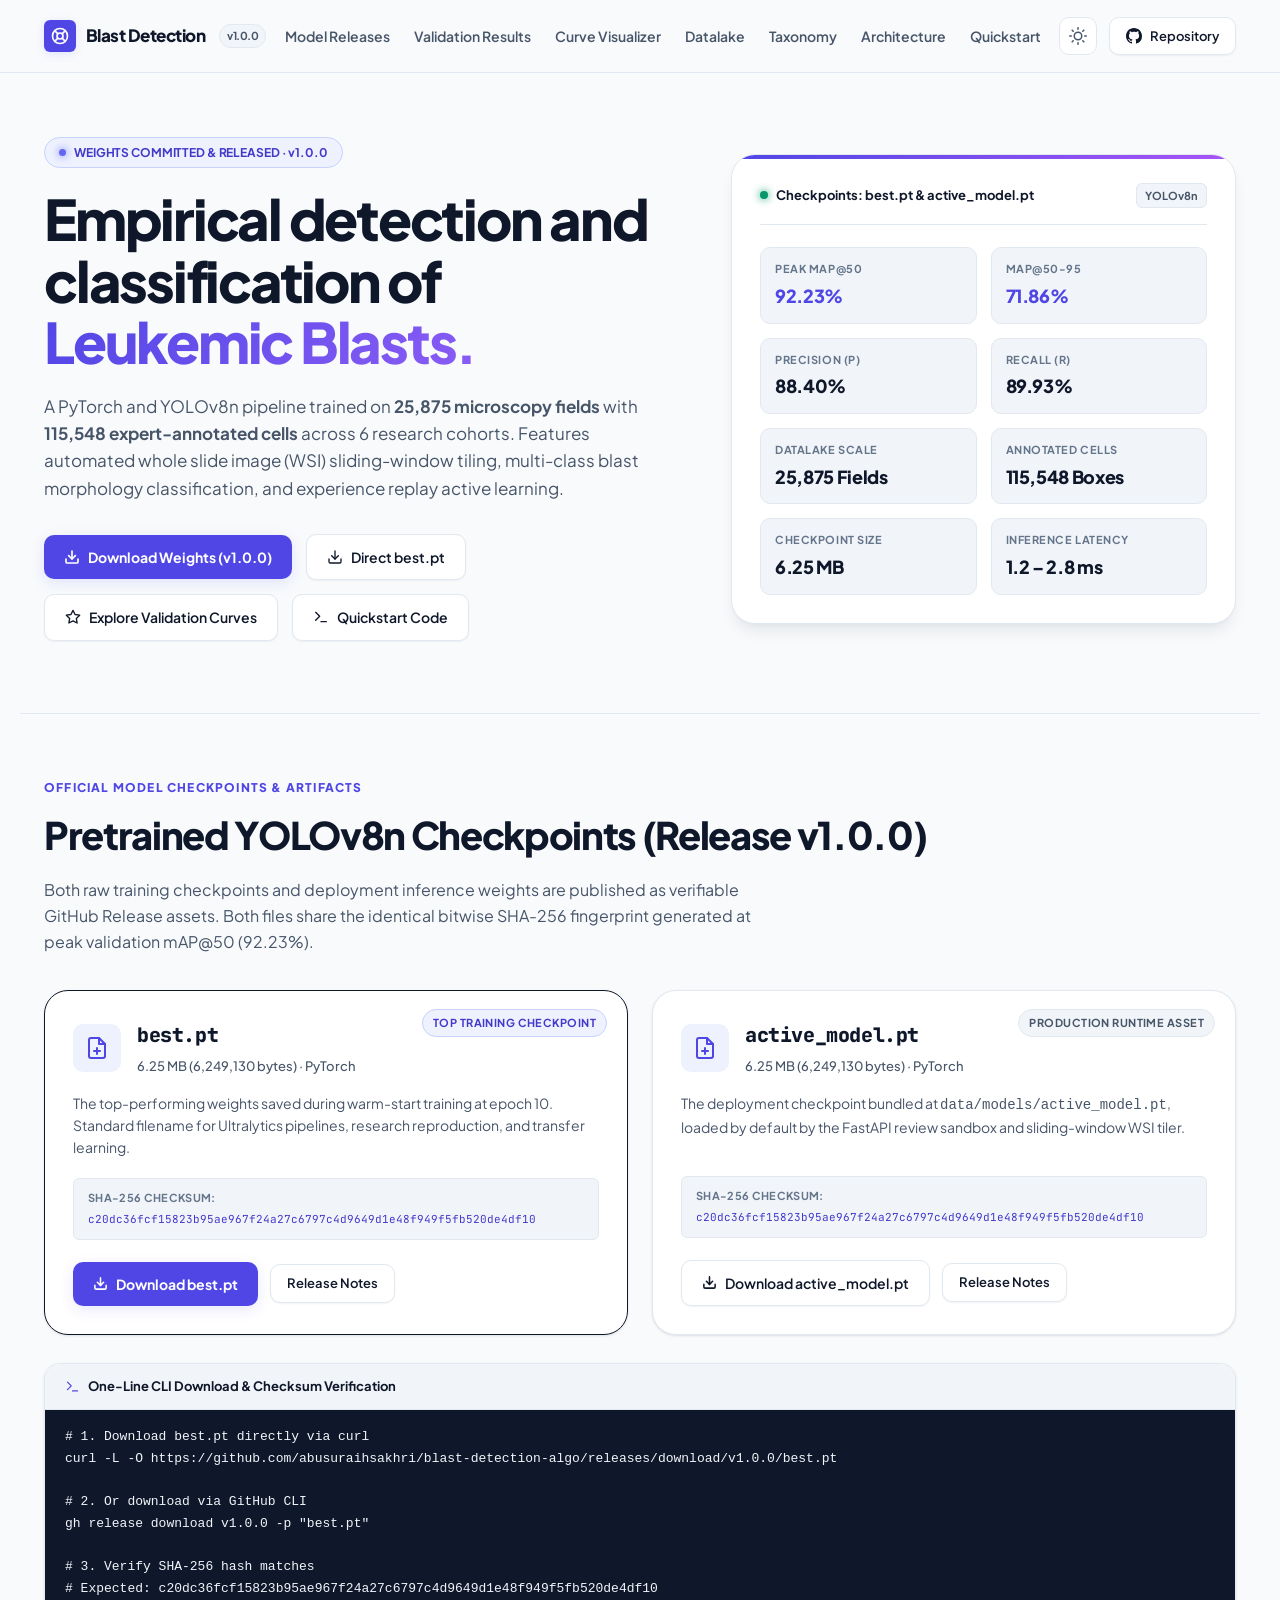
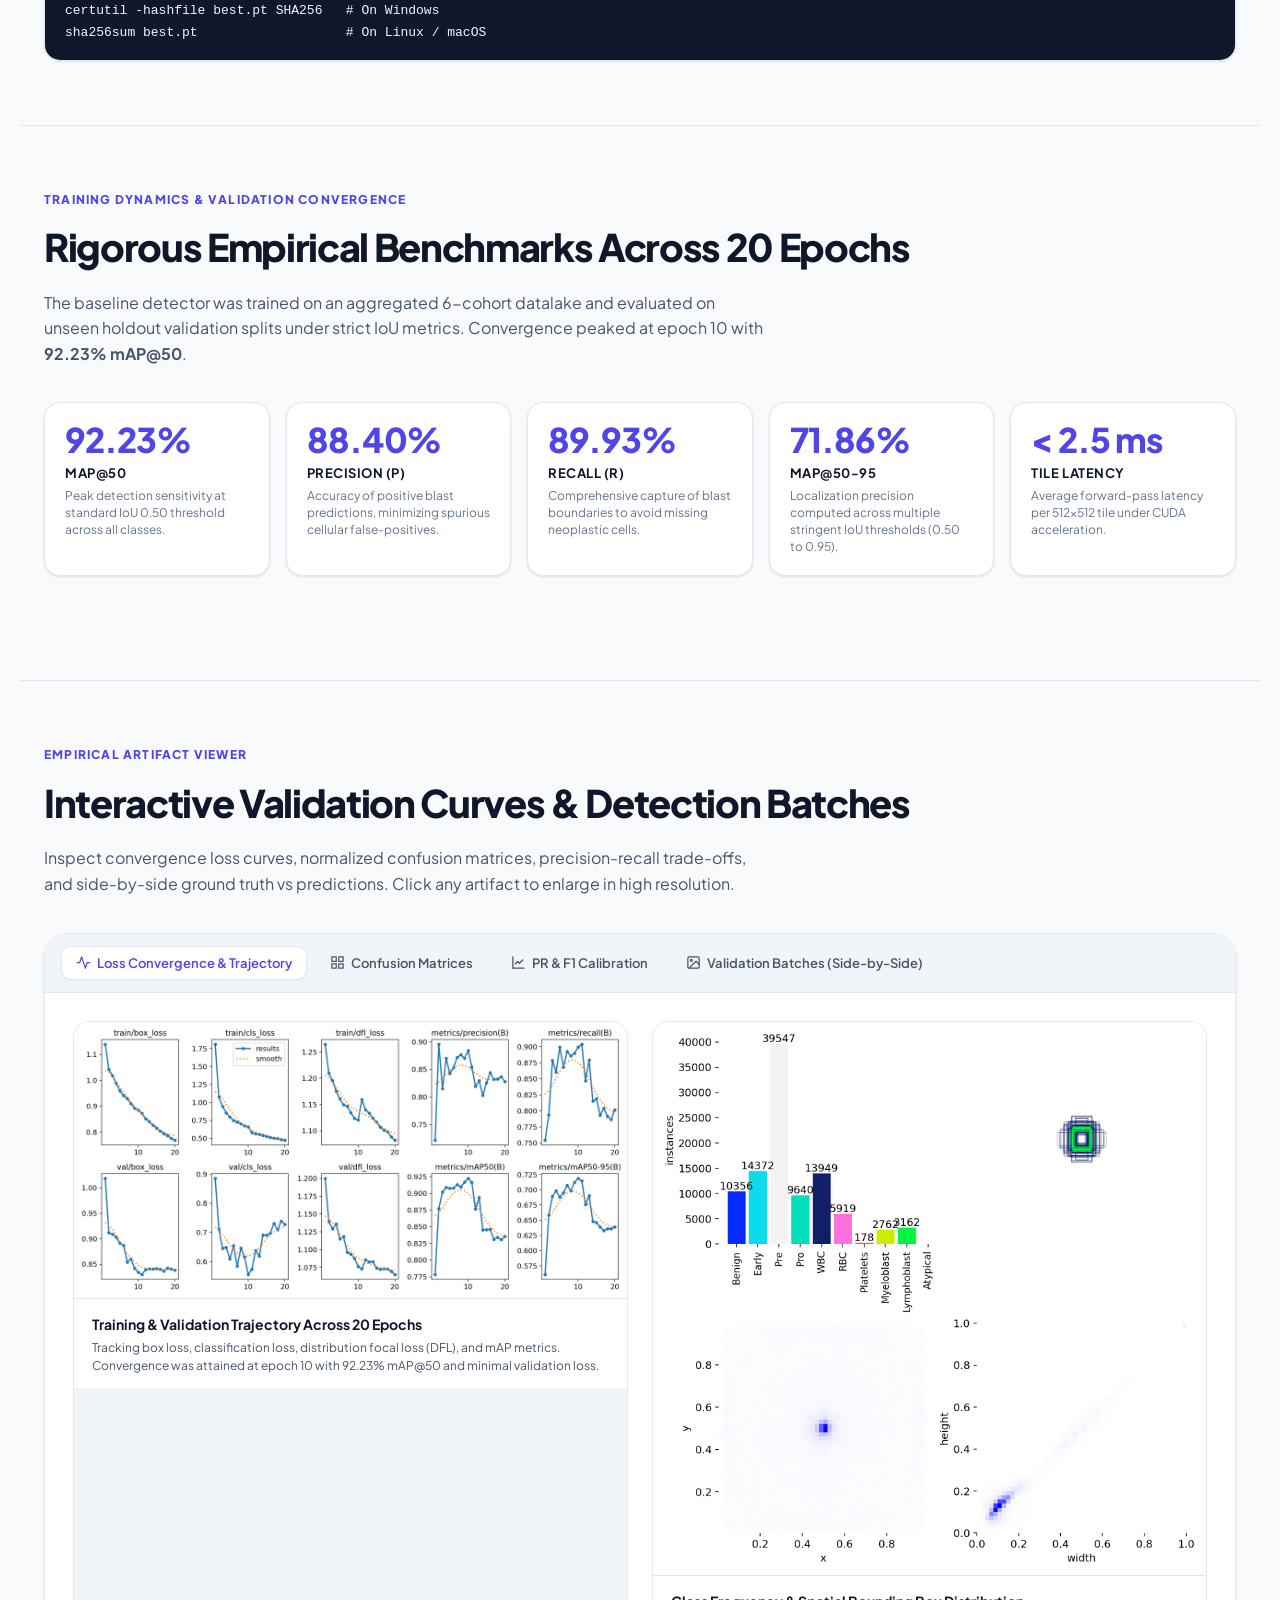
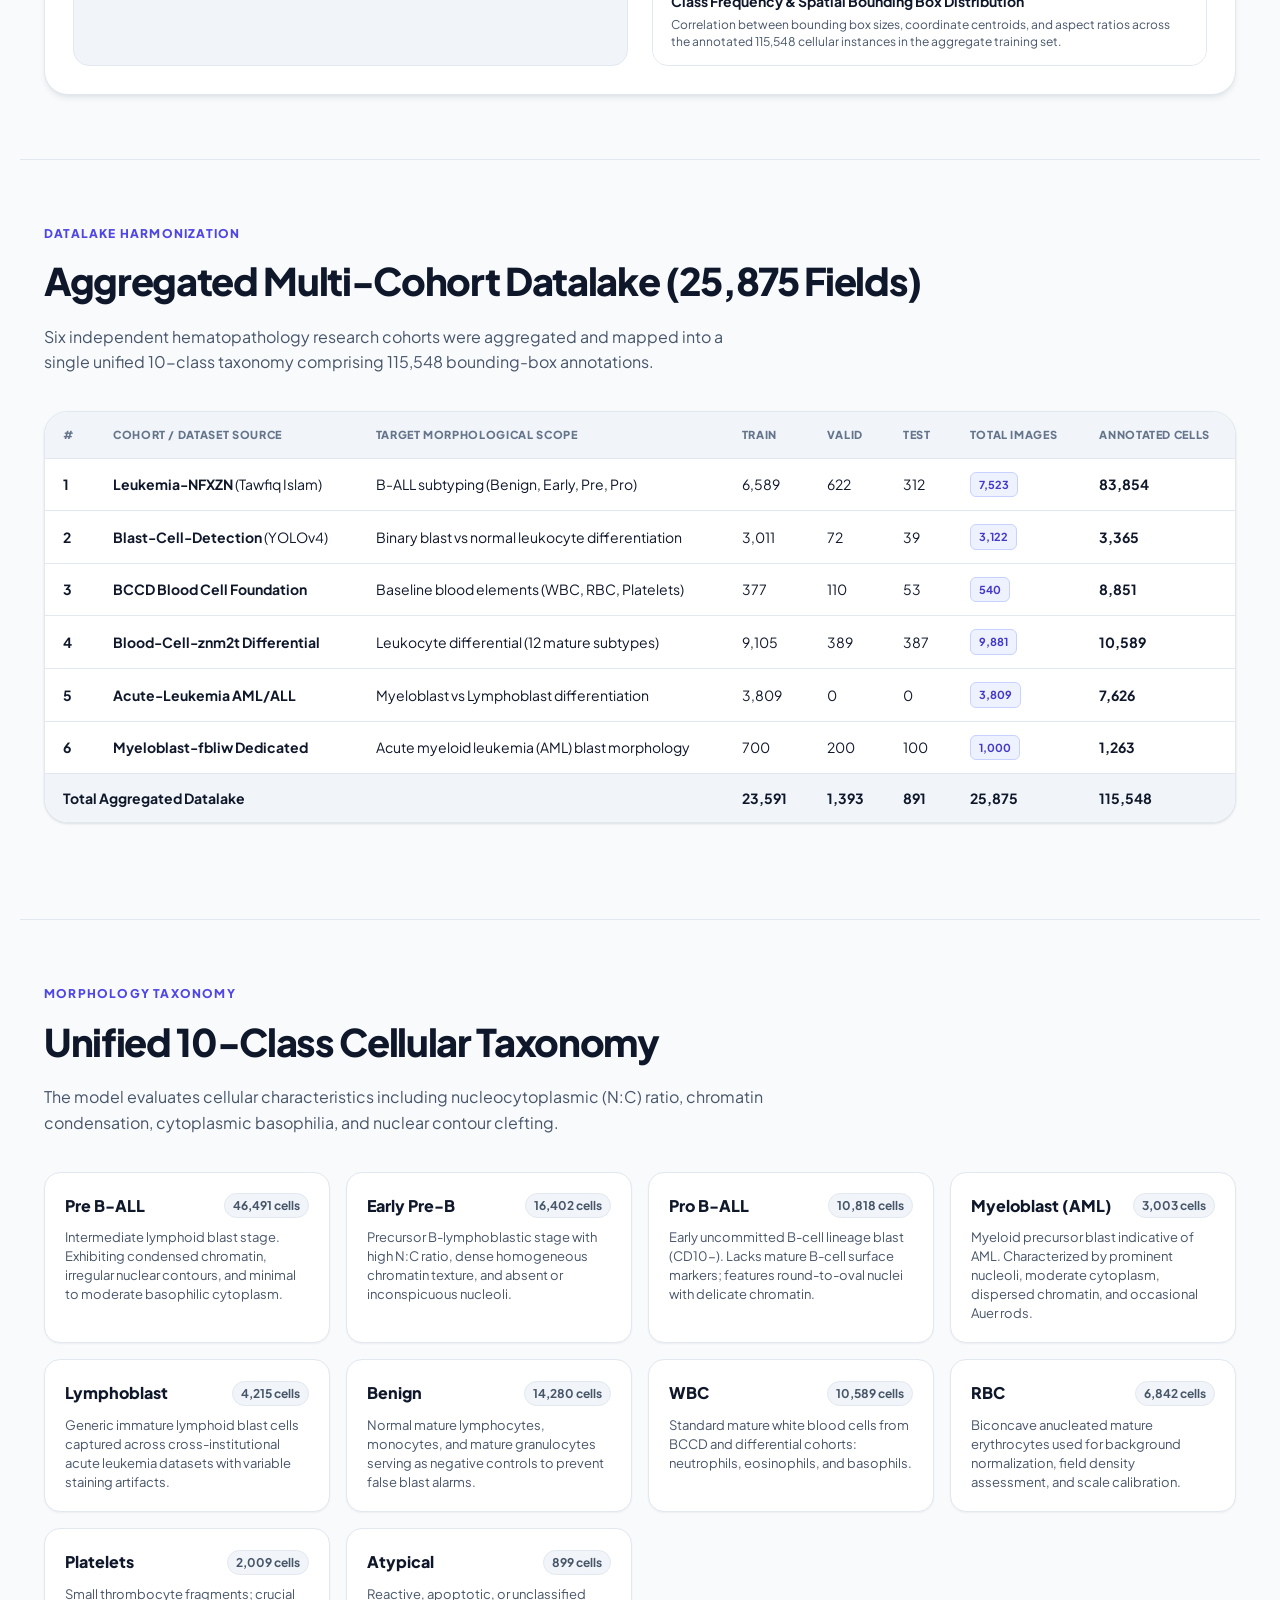
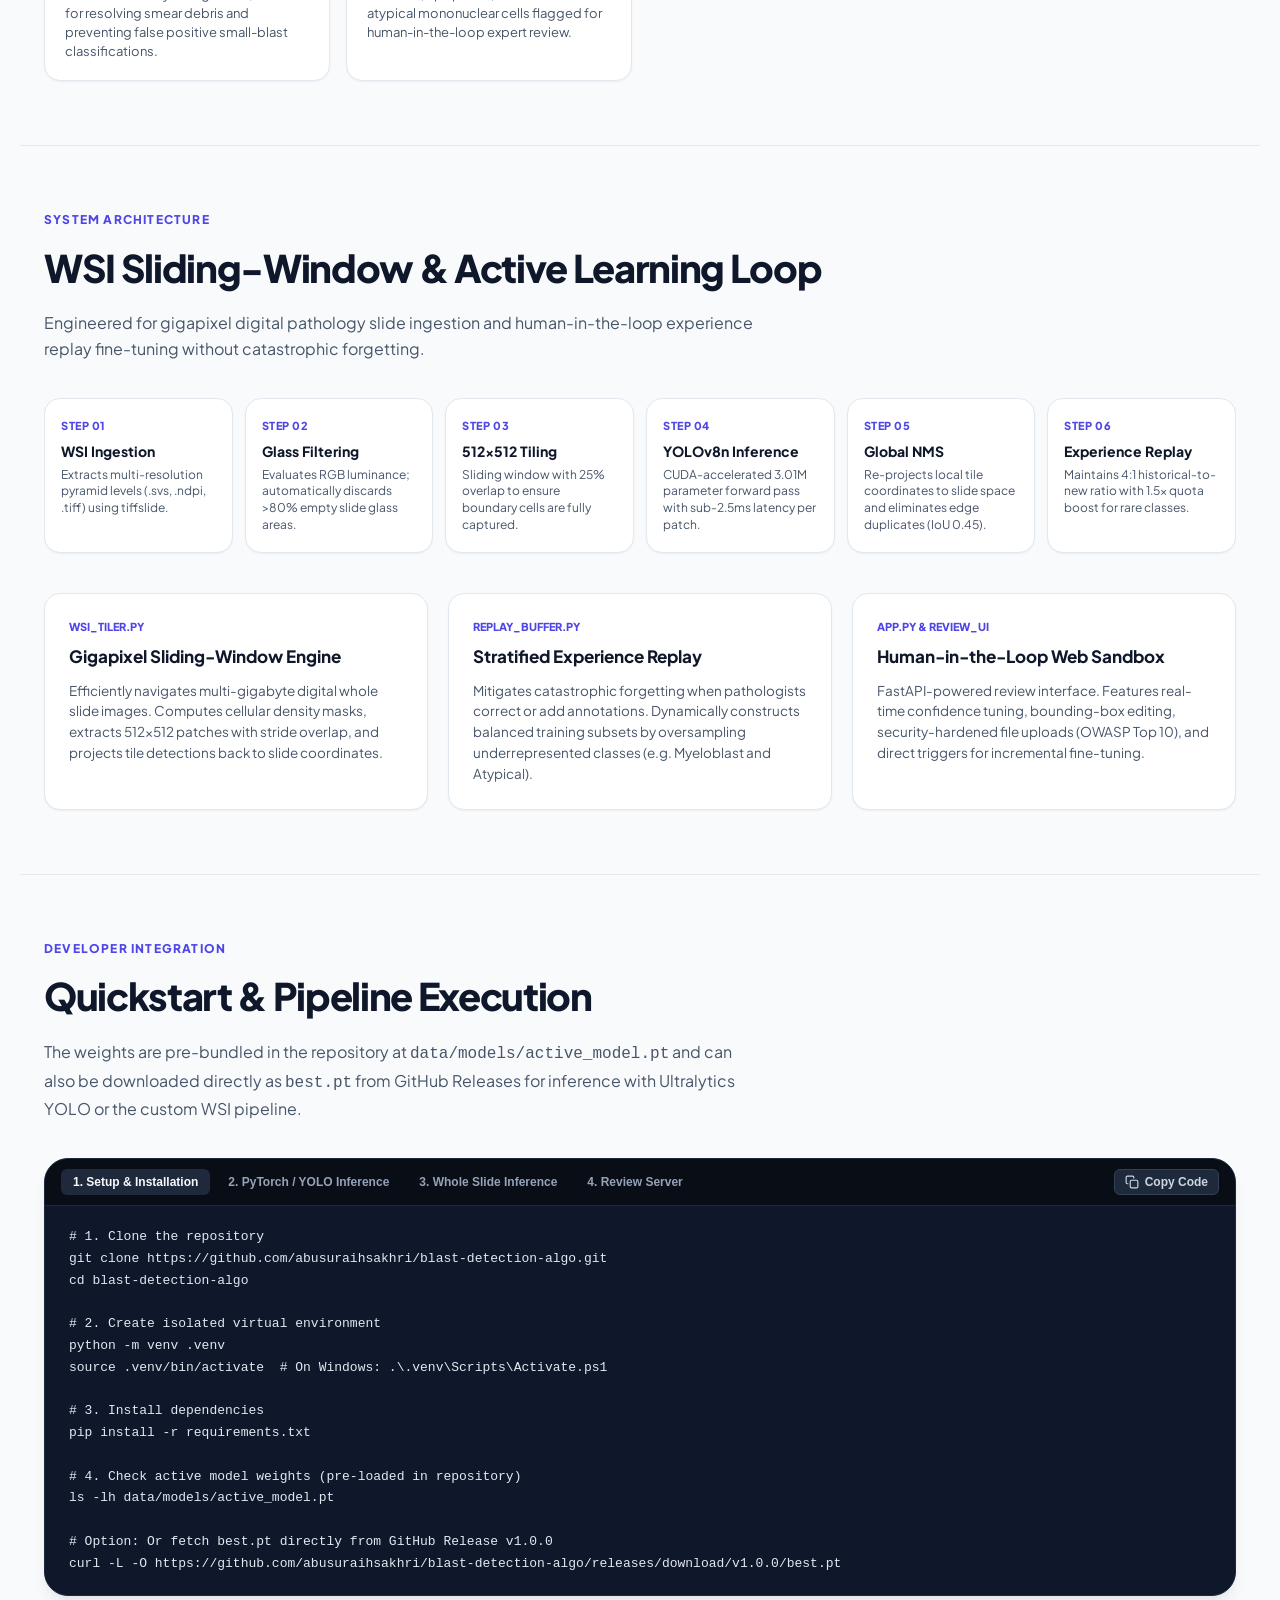
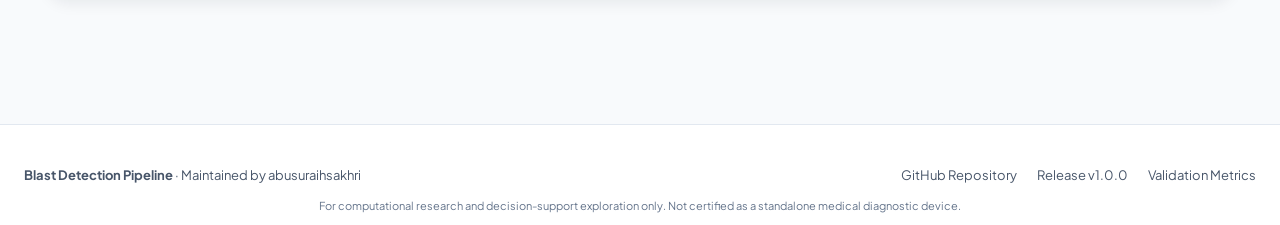
==== commit f7a66166: "Update GitHub Pages with best.pt download cards and release assets" ====
--- a/docs/index.html
+++ b/docs/index.html
@@ -31,6 +31,7 @@
       </a>
 
       <nav class="nav-links" aria-label="Primary Navigation">
+        <a class="nav-link" href="#downloads">Model Releases</a>
         <a class="nav-link" href="#results">Validation Results</a>
         <a class="nav-link" href="#visualizer">Curve Visualizer</a>
         <a class="nav-link" href="#datalake">Datalake</a>
@@ -76,13 +77,21 @@
         <p class="hero-lede">A PyTorch and YOLOv8n pipeline trained on <strong>25,875 microscopy fields</strong> with <strong>115,548 expert-annotated cells</strong> across 6 research cohorts. Features automated whole slide image (WSI) sliding-window tiling, multi-class blast morphology classification, and experience replay active learning.</p>
         
         <div class="hero-actions">
-          <a class="btn-primary" href="https://github.com/abusuraihsakhri/blast-detection-algo/releases/tag/v1.0.0" target="_blank" rel="noopener noreferrer">
+          <a class="btn-primary" href="#downloads">
             <svg width="16" height="16" viewBox="0 0 24 24" fill="none" stroke="currentColor" stroke-width="2.5" stroke-linecap="round" stroke-linejoin="round">
               <path d="M21 15v4a2 2 0 0 1-2 2H5a2 2 0 0 1-2-2v-4"></path>
               <polyline points="7 10 12 15 17 10"></polyline>
               <line x1="12" y1="15" x2="12" y2="3"></line>
             </svg>
             <span>Download Weights (v1.0.0)</span>
+          </a>
+          <a class="btn-secondary" href="https://github.com/abusuraihsakhri/blast-detection-algo/releases/download/v1.0.0/best.pt" target="_blank" rel="noopener noreferrer">
+            <svg width="16" height="16" viewBox="0 0 24 24" fill="none" stroke="currentColor" stroke-width="2" stroke-linecap="round" stroke-linejoin="round">
+              <path d="M21 15v4a2 2 0 0 1-2 2H5a2 2 0 0 1-2-2v-4"></path>
+              <polyline points="7 10 12 15 17 10"></polyline>
+              <line x1="12" y1="15" x2="12" y2="3"></line>
+            </svg>
+            <span>Direct best.pt</span>
           </a>
           <a class="btn-secondary" href="#visualizer">
             <svg width="16" height="16" viewBox="0 0 24 24" fill="none" stroke="currentColor" stroke-width="2" stroke-linecap="round" stroke-linejoin="round">
@@ -104,7 +113,7 @@
         <div class="hud-header">
           <div class="hud-status">
             <span class="live-indicator"></span>
-            <span>Active Checkpoint: active_model.pt</span>
+            <span>Checkpoints: best.pt & active_model.pt</span>
           </div>
           <span class="hud-tag">YOLOv8n</span>
         </div>
@@ -144,6 +153,120 @@
           </div>
         </div>
       </aside>
+    </div>
+  </section>
+
+  <!-- SECTION: MODEL RELEASES & DOWNLOADS -->
+  <section id="downloads" class="section-container">
+    <div class="section-header">
+      <div class="section-eyebrow">OFFICIAL MODEL CHECKPOINTS & ARTIFACTS</div>
+      <h2 class="section-title">Pretrained YOLOv8n Checkpoints (Release v1.0.0)</h2>
+      <p class="section-lede">Both raw training checkpoints and deployment inference weights are published as verifiable GitHub Release assets. Both files share the identical bitwise SHA-256 fingerprint generated at peak validation mAP@50 (92.23%).</p>
+    </div>
+
+    <div class="release-cards-grid">
+      <!-- Card 1: best.pt -->
+      <div class="release-card highlight-card">
+        <div class="release-card-badge">Top Training Checkpoint</div>
+        <div class="release-card-header">
+          <div class="file-icon">
+            <svg width="24" height="24" viewBox="0 0 24 24" fill="none" stroke="currentColor" stroke-width="2" stroke-linecap="round" stroke-linejoin="round">
+              <path d="M14 2H6a2 2 0 0 0-2 2v16a2 2 0 0 0 2 2h12a2 2 0 0 0 2-2V8z"></path>
+              <polyline points="14 2 14 8 20 8"></polyline>
+              <line x1="12" y1="18" x2="12" y2="12"></line>
+              <line x1="9" y1="15" x2="15" y2="15"></line>
+            </svg>
+          </div>
+          <div>
+            <h3 class="release-filename">best.pt</h3>
+            <span class="release-filesize">6.25 MB (6,249,130 bytes) · PyTorch</span>
+          </div>
+        </div>
+        <p class="release-card-desc">The top-performing weights saved during warm-start training at epoch 10. Standard filename for Ultralytics pipelines, research reproduction, and transfer learning.</p>
+        
+        <div class="checksum-box">
+          <div class="checksum-label">SHA-256 Checksum:</div>
+          <code class="checksum-value">c20dc36fcf15823b95ae967f24a27c6797c4d9649d1e48f949f5fb520de4df10</code>
+        </div>
+
+        <div class="release-card-actions">
+          <a class="btn-primary" href="https://github.com/abusuraihsakhri/blast-detection-algo/releases/download/v1.0.0/best.pt" target="_blank" rel="noopener noreferrer">
+            <svg width="15" height="15" viewBox="0 0 24 24" fill="none" stroke="currentColor" stroke-width="2.5" stroke-linecap="round" stroke-linejoin="round">
+              <path d="M21 15v4a2 2 0 0 1-2 2H5a2 2 0 0 1-2-2v-4"></path>
+              <polyline points="7 10 12 15 17 10"></polyline>
+              <line x1="12" y1="15" x2="12" y2="3"></line>
+            </svg>
+            <span>Download best.pt</span>
+          </a>
+          <a class="btn-github" href="https://github.com/abusuraihsakhri/blast-detection-algo/releases/tag/v1.0.0" target="_blank" rel="noopener noreferrer">
+            <span>Release Notes</span>
+          </a>
+        </div>
+      </div>
+
+      <!-- Card 2: active_model.pt -->
+      <div class="release-card">
+        <div class="release-card-badge muted">Production Runtime Asset</div>
+        <div class="release-card-header">
+          <div class="file-icon">
+            <svg width="24" height="24" viewBox="0 0 24 24" fill="none" stroke="currentColor" stroke-width="2" stroke-linecap="round" stroke-linejoin="round">
+              <path d="M14 2H6a2 2 0 0 0-2 2v16a2 2 0 0 0 2 2h12a2 2 0 0 0 2-2V8z"></path>
+              <polyline points="14 2 14 8 20 8"></polyline>
+              <line x1="12" y1="18" x2="12" y2="12"></line>
+              <line x1="9" y1="15" x2="15" y2="15"></line>
+            </svg>
+          </div>
+          <div>
+            <h3 class="release-filename">active_model.pt</h3>
+            <span class="release-filesize">6.25 MB (6,249,130 bytes) · PyTorch</span>
+          </div>
+        </div>
+        <p class="release-card-desc">The deployment checkpoint bundled at <code>data/models/active_model.pt</code>, loaded by default by the FastAPI review sandbox and sliding-window WSI tiler.</p>
+        
+        <div class="checksum-box">
+          <div class="checksum-label">SHA-256 Checksum:</div>
+          <code class="checksum-value">c20dc36fcf15823b95ae967f24a27c6797c4d9649d1e48f949f5fb520de4df10</code>
+        </div>
+
+        <div class="release-card-actions">
+          <a class="btn-secondary" href="https://github.com/abusuraihsakhri/blast-detection-algo/releases/download/v1.0.0/active_model.pt" target="_blank" rel="noopener noreferrer">
+            <svg width="15" height="15" viewBox="0 0 24 24" fill="none" stroke="currentColor" stroke-width="2.5" stroke-linecap="round" stroke-linejoin="round">
+              <path d="M21 15v4a2 2 0 0 1-2 2H5a2 2 0 0 1-2-2v-4"></path>
+              <polyline points="7 10 12 15 17 10"></polyline>
+              <line x1="12" y1="15" x2="12" y2="3"></line>
+            </svg>
+            <span>Download active_model.pt</span>
+          </a>
+          <a class="btn-github" href="https://github.com/abusuraihsakhri/blast-detection-algo/releases/tag/v1.0.0" target="_blank" rel="noopener noreferrer">
+            <span>Release Notes</span>
+          </a>
+        </div>
+      </div>
+    </div>
+
+    <!-- Quick Download Command Snippet -->
+    <div class="cli-box">
+      <div class="cli-box-header">
+        <div class="cli-box-title">
+          <svg width="15" height="15" viewBox="0 0 24 24" fill="none" stroke="currentColor" stroke-width="2" stroke-linecap="round" stroke-linejoin="round">
+            <polyline points="4 17 10 11 4 5"></polyline>
+            <line x1="12" y1="19" x2="20" y2="19"></line>
+          </svg>
+          <span>One-Line CLI Download & Checksum Verification</span>
+        </div>
+      </div>
+      <div class="cli-box-body">
+<pre><code># 1. Download best.pt directly via curl
+curl -L -O https://github.com/abusuraihsakhri/blast-detection-algo/releases/download/v1.0.0/best.pt
+
+# 2. Or download via GitHub CLI
+gh release download v1.0.0 -p "best.pt"
+
+# 3. Verify SHA-256 hash matches
+# Expected: c20dc36fcf15823b95ae967f24a27c6797c4d9649d1e48f949f5fb520de4df10
+certutil -hashfile best.pt SHA256   # On Windows
+sha256sum best.pt                   # On Linux / macOS</code></pre>
+      </div>
     </div>
   </section>
 
@@ -582,7 +705,7 @@
     <div class="section-header">
       <div class="section-eyebrow">DEVELOPER INTEGRATION</div>
       <h2 class="section-title">Quickstart & Pipeline Execution</h2>
-      <p class="section-lede">The weights are included in the repository at <code>data/models/active_model.pt</code> and can be loaded directly with standard Ultralytics YOLO or via the integrated pipeline scripts.</p>
+      <p class="section-lede">The weights are pre-bundled in the repository at <code>data/models/active_model.pt</code> and can also be downloaded directly as <code>best.pt</code> from GitHub Releases for inference with Ultralytics YOLO or the custom WSI pipeline.</p>
     </div>
 
     <div class="code-container">
@@ -617,8 +740,10 @@
 pip install -r requirements.txt
 
 # 4. Check active model weights (pre-loaded in repository)
-# Located at data/models/active_model.pt (6.25 MB, YOLOv8n, 10 classes)
-ls -lh data/models/active_model.pt</code></pre>
+ls -lh data/models/active_model.pt
+
+# Option: Or fetch best.pt directly from GitHub Release v1.0.0
+curl -L -O https://github.com/abusuraihsakhri/blast-detection-algo/releases/download/v1.0.0/best.pt</code></pre>
         </div>
 
         <!-- CODE 2: PYTHON INFERENCE -->
@@ -626,8 +751,8 @@
 <pre><code>from ultralytics import YOLO
 import cv2
 
-# Load the trained model checkpoint
-model = YOLO("data/models/active_model.pt")
+# Load the trained model checkpoint (best.pt or active_model.pt)
+model = YOLO("data/models/active_model.pt")  # or YOLO("best.pt")
 
 # Run inference on a blood smear field
 results = model.predict(
--- a/docs/style.css
+++ b/docs/style.css
@@ -1042,6 +1042,193 @@
 }
 
 /* ==========================================================================
+   Model Releases & Download Cards
+   ========================================================================== */
+
+.release-cards-grid {
+  display: grid;
+  grid-template-columns: repeat(2, 1fr);
+  gap: 24px;
+  margin-bottom: 28px;
+}
+
+.release-card {
+  background: var(--bg-surface);
+  border: 1px solid var(--border);
+  border-radius: var(--radius-xl);
+  padding: 28px;
+  box-shadow: var(--shadow-sm);
+  display: flex;
+  flex-direction: column;
+  position: relative;
+  transition: all 0.2s ease;
+}
+
+.release-card:hover {
+  transform: translateY(-2px);
+  box-shadow: var(--shadow-md);
+  border-color: var(--border-focus);
+}
+
+.release-card.highlight-card {
+  border-color: var(--primary-300);
+}
+
+html[data-theme="dark"] .release-card.highlight-card {
+  border-color: var(--primary-600);
+}
+
+.release-card-badge {
+  position: absolute;
+  top: 18px;
+  right: 20px;
+  font-size: 11px;
+  font-weight: 700;
+  text-transform: uppercase;
+  letter-spacing: 0.04em;
+  padding: 4px 10px;
+  border-radius: 9999px;
+  background: var(--primary-50);
+  color: var(--primary-700);
+  border: 1px solid var(--primary-200);
+}
+
+html[data-theme="dark"] .release-card-badge {
+  background: rgba(99, 102, 241, 0.15);
+  color: var(--primary-400);
+  border-color: rgba(99, 102, 241, 0.3);
+}
+
+.release-card-badge.muted {
+  background: var(--bg-subtle);
+  color: var(--text-muted);
+  border-color: var(--border);
+}
+
+.release-card-header {
+  display: flex;
+  align-items: center;
+  gap: 16px;
+  margin-bottom: 16px;
+}
+
+.file-icon {
+  width: 48px;
+  height: 48px;
+  border-radius: var(--radius-md);
+  background: var(--primary-50);
+  color: var(--primary-600);
+  display: flex;
+  align-items: center;
+  justify-content: center;
+  flex-shrink: 0;
+}
+
+html[data-theme="dark"] .file-icon {
+  background: rgba(99, 102, 241, 0.12);
+  color: var(--primary-400);
+}
+
+.release-filename {
+  font-size: 20px;
+  font-weight: 800;
+  letter-spacing: -0.02em;
+  margin-bottom: 2px;
+  font-family: "JetBrains Mono", monospace;
+}
+
+.release-filesize {
+  font-size: 13px;
+  color: var(--text-muted);
+  font-weight: 500;
+}
+
+.release-card-desc {
+  font-size: 14px;
+  color: var(--text-muted);
+  line-height: 1.55;
+  margin-bottom: 20px;
+  flex-grow: 1;
+}
+
+.checksum-box {
+  background: var(--bg-subtle);
+  border: 1px solid var(--border);
+  border-radius: var(--radius-sm);
+  padding: 10px 14px;
+  margin-bottom: 22px;
+}
+
+.checksum-label {
+  font-size: 11px;
+  font-weight: 700;
+  text-transform: uppercase;
+  color: var(--text-subtle);
+  letter-spacing: 0.03em;
+  margin-bottom: 4px;
+}
+
+.checksum-value {
+  font-family: "JetBrains Mono", monospace;
+  font-size: 11px;
+  color: var(--primary-700);
+  word-break: break-all;
+  display: block;
+}
+
+html[data-theme="dark"] .checksum-value {
+  color: var(--primary-400);
+}
+
+.release-card-actions {
+  display: flex;
+  align-items: center;
+  gap: 12px;
+  flex-wrap: wrap;
+}
+
+.cli-box {
+  background: var(--bg-surface);
+  border: 1px solid var(--border);
+  border-radius: var(--radius-lg);
+  overflow: hidden;
+  box-shadow: var(--shadow-sm);
+}
+
+.cli-box-header {
+  padding: 12px 20px;
+  background: var(--bg-subtle);
+  border-bottom: 1px solid var(--border);
+}
+
+.cli-box-title {
+  display: flex;
+  align-items: center;
+  gap: 8px;
+  font-size: 13px;
+  font-weight: 700;
+  color: var(--text-main);
+}
+
+.cli-box-title svg {
+  color: var(--primary-600);
+}
+
+.cli-box-body {
+  padding: 16px 20px;
+  background: #0f172a;
+}
+
+.cli-box-body pre {
+  margin: 0;
+  color: #f1f5f9;
+  font-family: "JetBrains Mono", monospace;
+  font-size: 13px;
+  line-height: 1.6;
+  overflow-x: auto;
+}
+
+/* ==========================================================================
    Responsive Breakpoints
    ========================================================================== */
 
@@ -1061,6 +1248,9 @@
 @media (max-width: 768px) {
   .nav-links {
     display: none;
+  }
+  .release-cards-grid {
+    grid-template-columns: 1fr;
   }
   .visual-grid {
     grid-template-columns: 1fr;
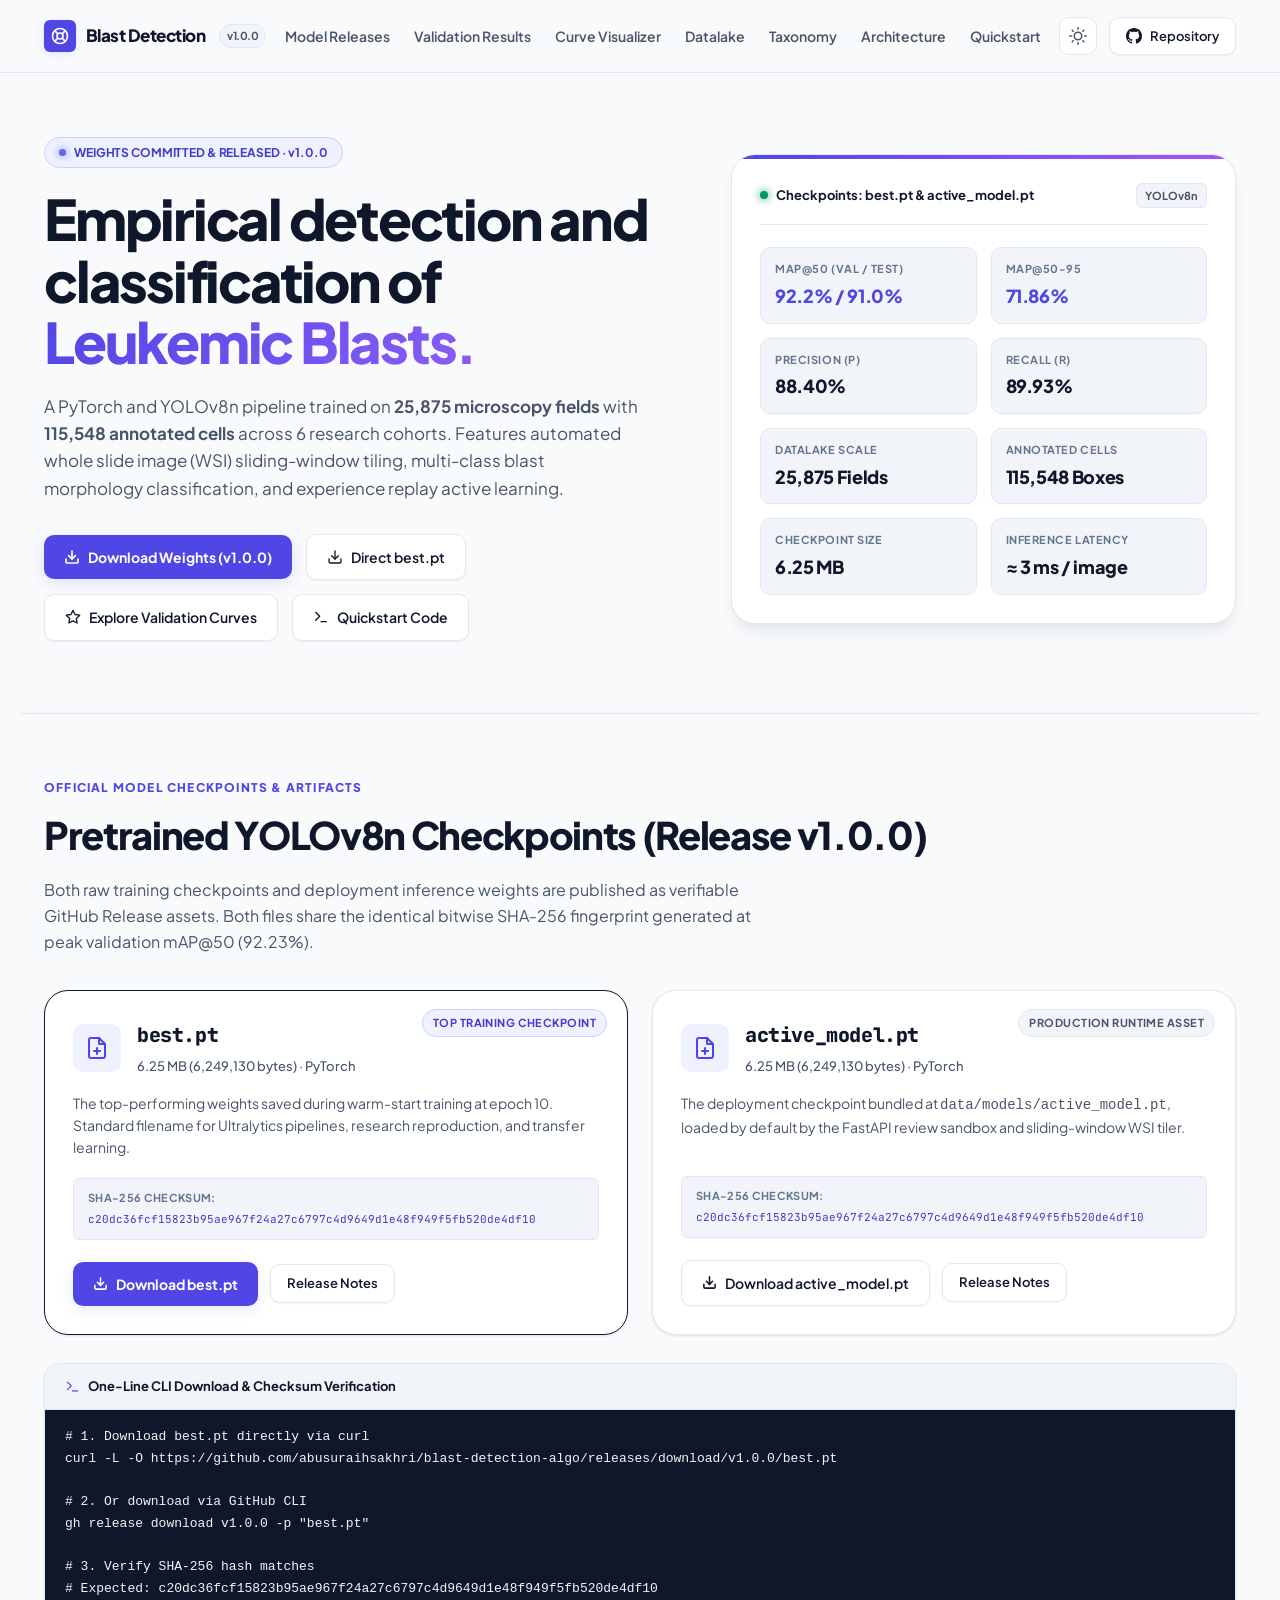
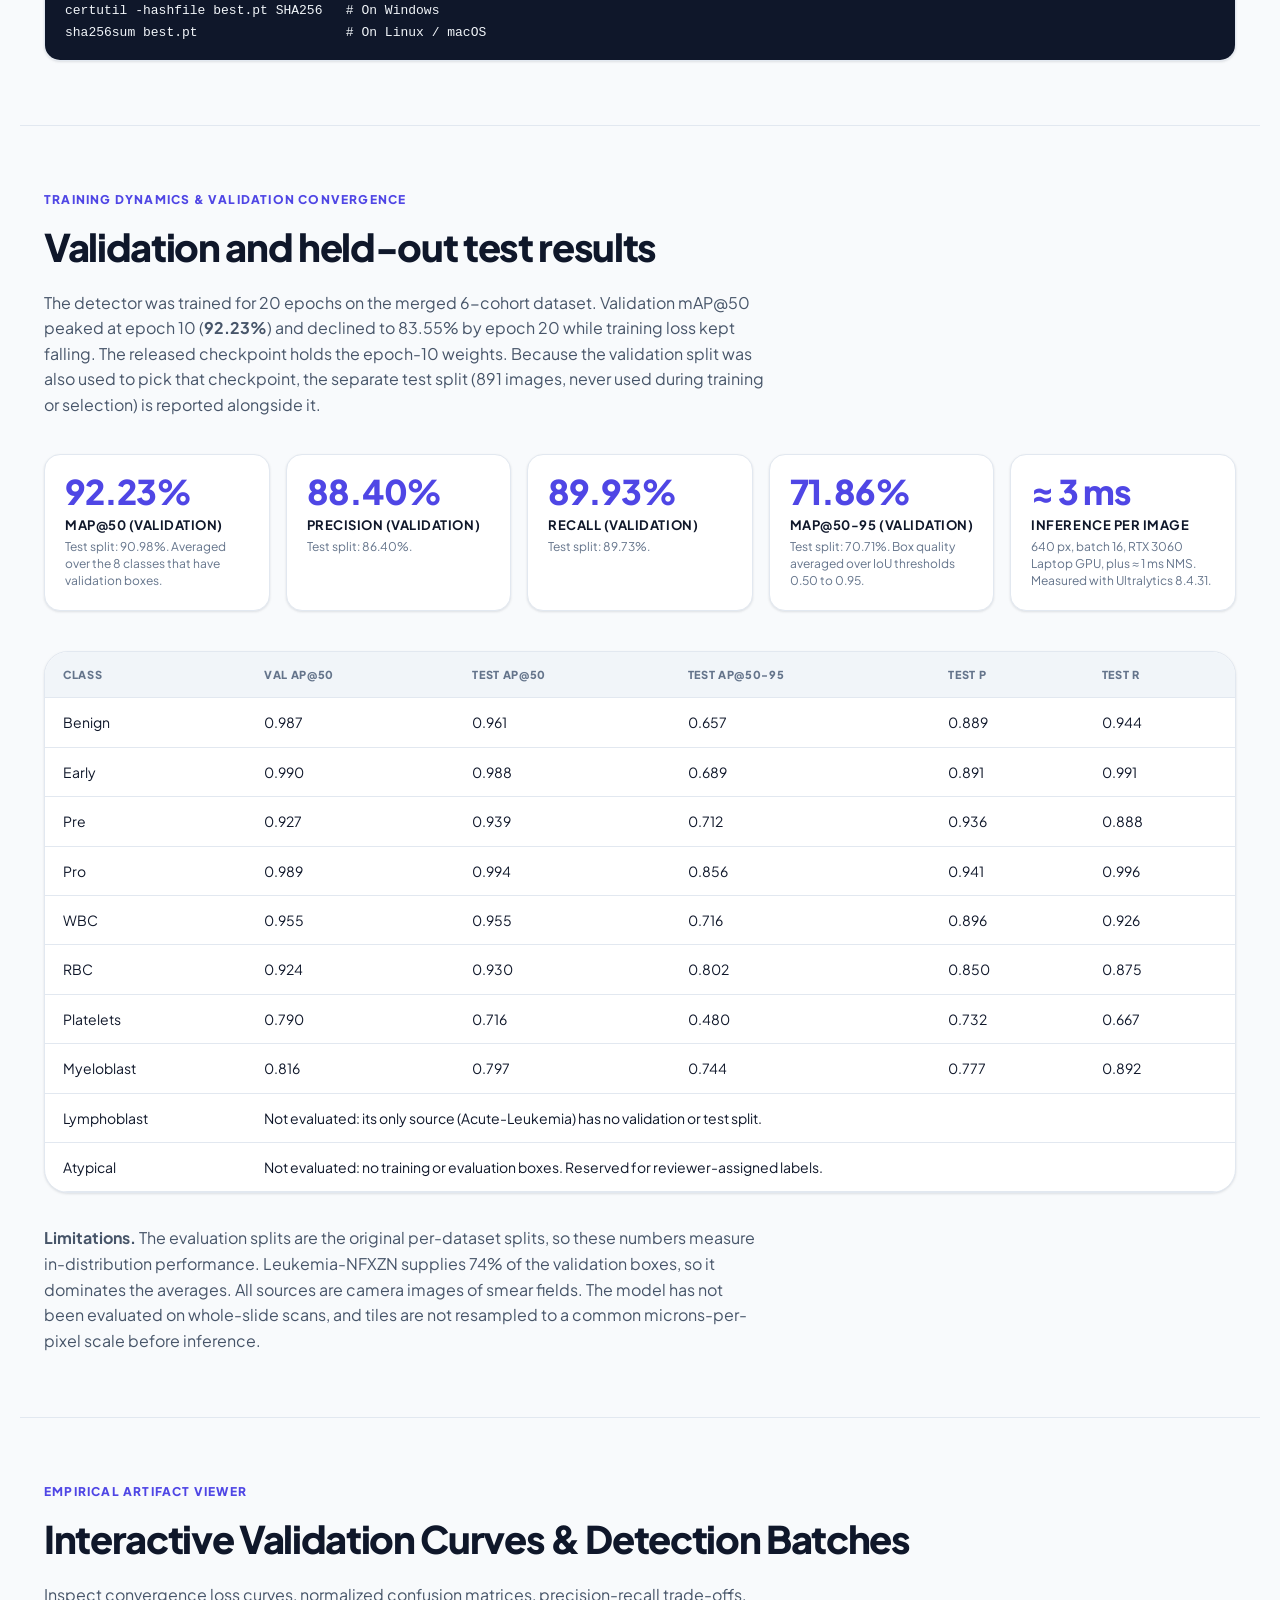
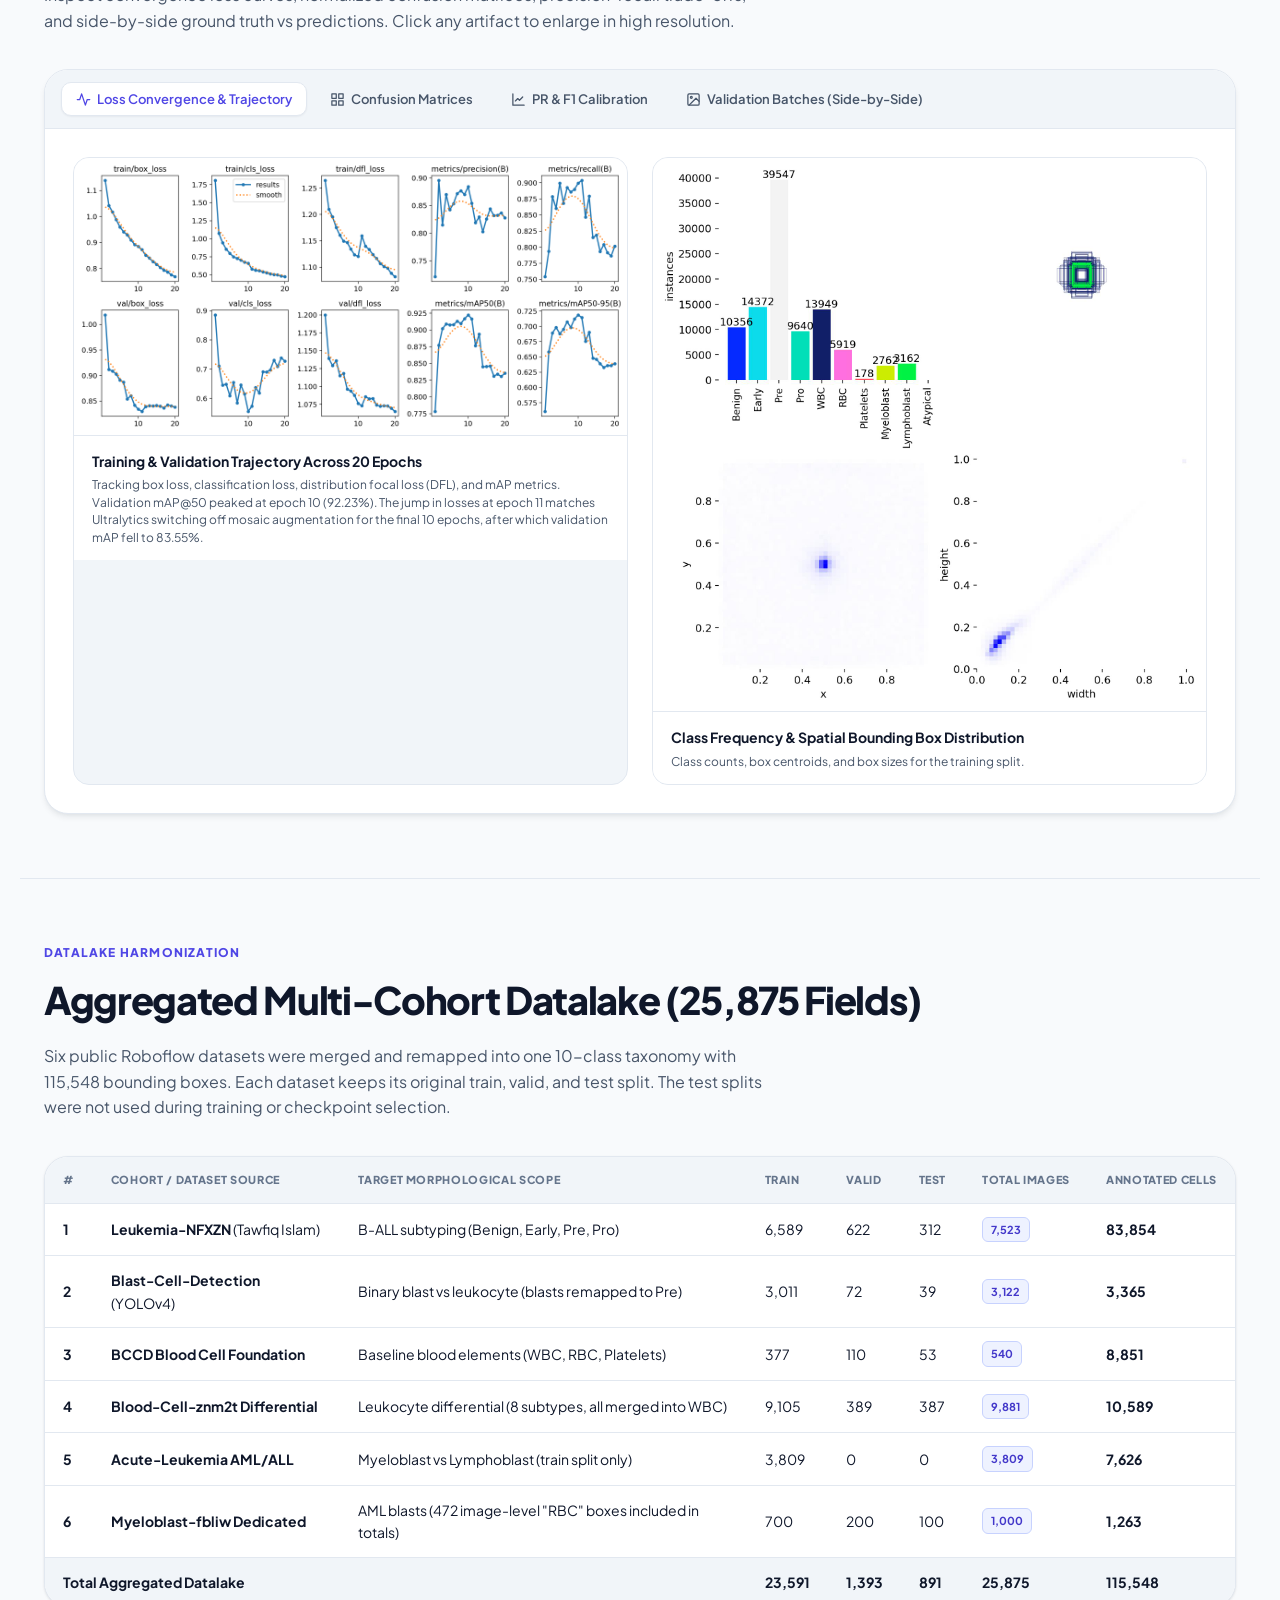
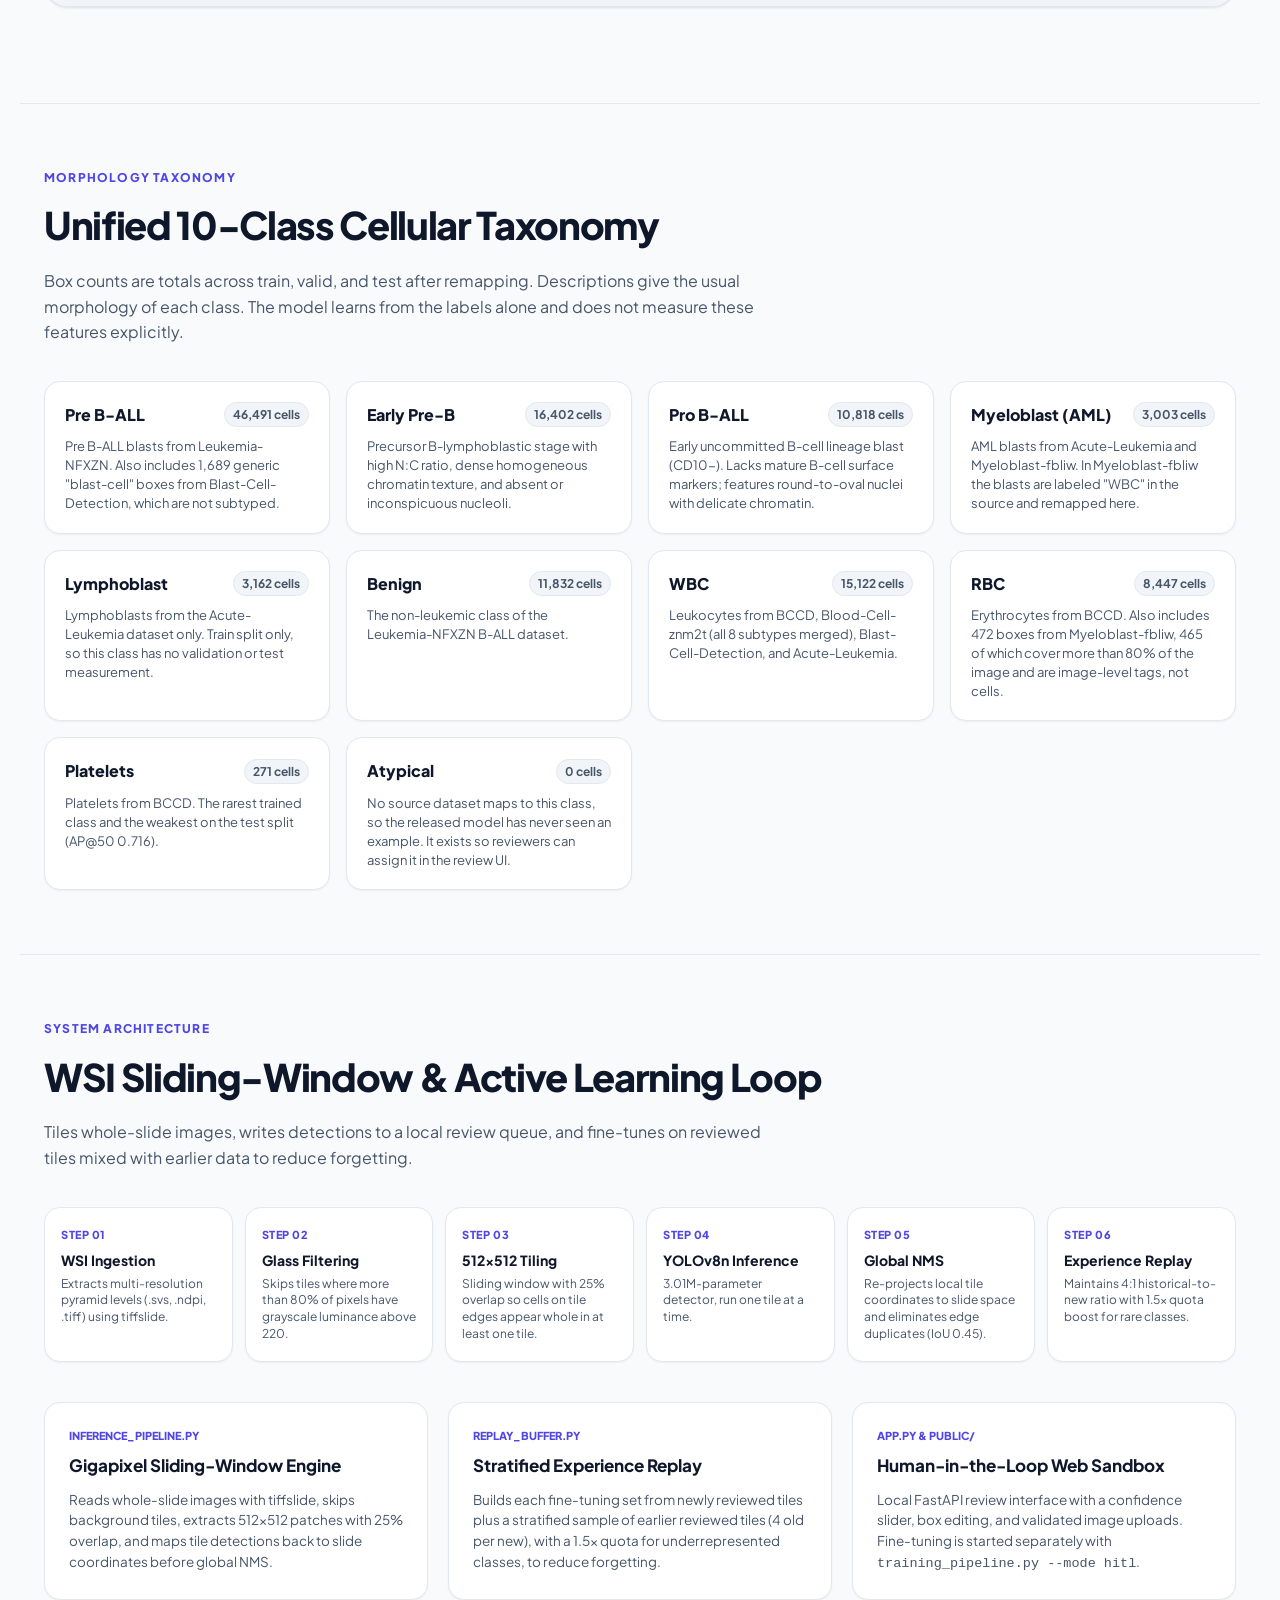
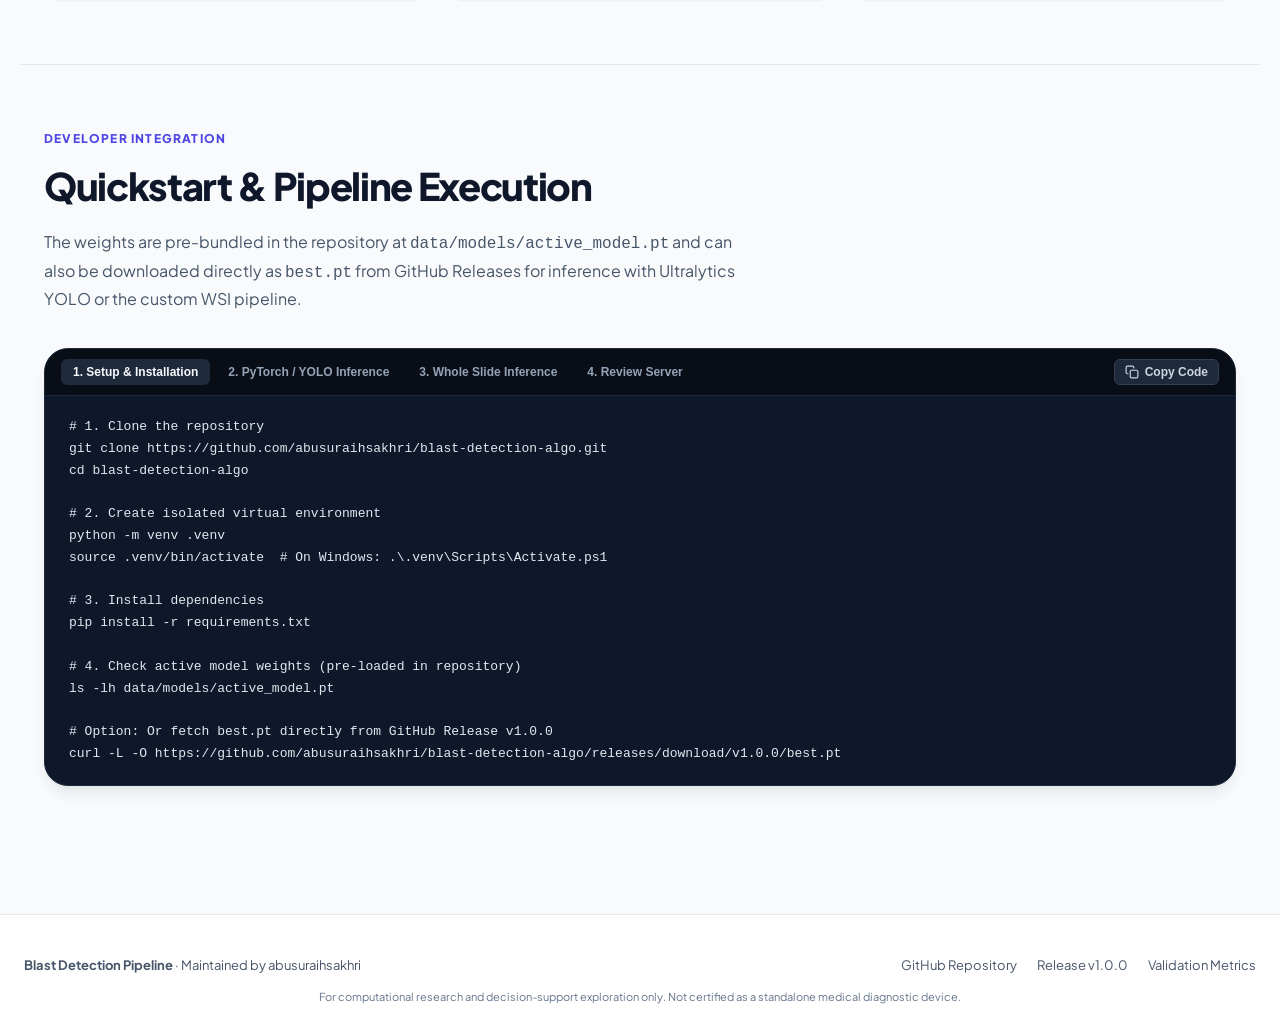
==== commit 25f7b8e7: "Correct research portal and README against audited model results Re-ran validation (reproduces 92.21" ====
--- a/docs/index.html
+++ b/docs/index.html
@@ -74,7 +74,7 @@
           <span>WEIGHTS COMMITTED & RELEASED · v1.0.0</span>
         </div>
         <h1 class="hero-title">Empirical detection and classification of <em>Leukemic Blasts.</em></h1>
-        <p class="hero-lede">A PyTorch and YOLOv8n pipeline trained on <strong>25,875 microscopy fields</strong> with <strong>115,548 expert-annotated cells</strong> across 6 research cohorts. Features automated whole slide image (WSI) sliding-window tiling, multi-class blast morphology classification, and experience replay active learning.</p>
+        <p class="hero-lede">A PyTorch and YOLOv8n pipeline trained on <strong>25,875 microscopy fields</strong> with <strong>115,548 annotated cells</strong> across 6 research cohorts. Features automated whole slide image (WSI) sliding-window tiling, multi-class blast morphology classification, and experience replay active learning.</p>
         
         <div class="hero-actions">
           <a class="btn-primary" href="#downloads">
@@ -120,8 +120,8 @@
 
         <div class="hud-grid">
           <div class="hud-item">
-            <div class="hud-label">Peak mAP@50</div>
-            <div class="hud-value highlight">92.23%</div>
+            <div class="hud-label">mAP@50 (val / test)</div>
+            <div class="hud-value highlight">92.2% / 91.0%</div>
           </div>
           <div class="hud-item">
             <div class="hud-label">mAP@50-95</div>
@@ -149,7 +149,7 @@
           </div>
           <div class="hud-item">
             <div class="hud-label">Inference Latency</div>
-            <div class="hud-value">1.2 – 2.8 ms</div>
+            <div class="hud-value">≈ 3 ms / image</div>
           </div>
         </div>
       </aside>
@@ -274,37 +274,68 @@
   <section id="results" class="section-container">
     <div class="section-header">
       <div class="section-eyebrow">TRAINING DYNAMICS & VALIDATION CONVERGENCE</div>
-      <h2 class="section-title">Rigorous Empirical Benchmarks Across 20 Epochs</h2>
-      <p class="section-lede">The baseline detector was trained on an aggregated 6-cohort datalake and evaluated on unseen holdout validation splits under strict IoU metrics. Convergence peaked at epoch 10 with <strong>92.23% mAP@50</strong>.</p>
+      <h2 class="section-title">Validation and held-out test results</h2>
+      <p class="section-lede">The detector was trained for 20 epochs on the merged 6-cohort dataset. Validation mAP@50 peaked at epoch 10 (<strong>92.23%</strong>) and declined to 83.55% by epoch 20 while training loss kept falling. The released checkpoint holds the epoch-10 weights. Because the validation split was also used to pick that checkpoint, the separate test split (891 images, never used during training or selection) is reported alongside it.</p>
     </div>
 
     <div class="metric-strip">
       <div class="metric-card">
         <div class="metric-stat">92.23%</div>
-        <div class="metric-name">mAP@50</div>
-        <div class="metric-caption">Peak detection sensitivity at standard IoU 0.50 threshold across all classes.</div>
+        <div class="metric-name">mAP@50 (validation)</div>
+        <div class="metric-caption">Test split: 90.98%. Averaged over the 8 classes that have validation boxes.</div>
       </div>
       <div class="metric-card">
         <div class="metric-stat">88.40%</div>
-        <div class="metric-name">Precision (P)</div>
-        <div class="metric-caption">Accuracy of positive blast predictions, minimizing spurious cellular false-positives.</div>
+        <div class="metric-name">Precision (validation)</div>
+        <div class="metric-caption">Test split: 86.40%.</div>
       </div>
       <div class="metric-card">
         <div class="metric-stat">89.93%</div>
-        <div class="metric-name">Recall (R)</div>
-        <div class="metric-caption">Comprehensive capture of blast boundaries to avoid missing neoplastic cells.</div>
+        <div class="metric-name">Recall (validation)</div>
+        <div class="metric-caption">Test split: 89.73%.</div>
       </div>
       <div class="metric-card">
         <div class="metric-stat">71.86%</div>
-        <div class="metric-name">mAP@50-95</div>
-        <div class="metric-caption">Localization precision computed across multiple stringent IoU thresholds (0.50 to 0.95).</div>
+        <div class="metric-name">mAP@50-95 (validation)</div>
+        <div class="metric-caption">Test split: 70.71%. Box quality averaged over IoU thresholds 0.50 to 0.95.</div>
       </div>
       <div class="metric-card">
-        <div class="metric-stat">&lt; 2.5 ms</div>
-        <div class="metric-name">Tile Latency</div>
-        <div class="metric-caption">Average forward-pass latency per 512×512 tile under CUDA acceleration.</div>
-      </div>
-    </div>
+        <div class="metric-stat">≈ 3 ms</div>
+        <div class="metric-name">Inference per image</div>
+        <div class="metric-caption">640 px, batch 16, RTX 3060 Laptop GPU, plus ≈ 1 ms NMS. Measured with Ultralytics 8.4.31.</div>
+      </div>
+    </div>
+
+    <div class="table-card">
+      <div class="data-table-wrapper">
+        <table class="clean-table">
+          <thead>
+            <tr>
+              <th>Class</th>
+              <th>Val AP@50</th>
+              <th>Test AP@50</th>
+              <th>Test AP@50-95</th>
+              <th>Test P</th>
+              <th>Test R</th>
+            </tr>
+          </thead>
+          <tbody>
+            <tr><td>Benign</td><td>0.987</td><td>0.961</td><td>0.657</td><td>0.889</td><td>0.944</td></tr>
+            <tr><td>Early</td><td>0.990</td><td>0.988</td><td>0.689</td><td>0.891</td><td>0.991</td></tr>
+            <tr><td>Pre</td><td>0.927</td><td>0.939</td><td>0.712</td><td>0.936</td><td>0.888</td></tr>
+            <tr><td>Pro</td><td>0.989</td><td>0.994</td><td>0.856</td><td>0.941</td><td>0.996</td></tr>
+            <tr><td>WBC</td><td>0.955</td><td>0.955</td><td>0.716</td><td>0.896</td><td>0.926</td></tr>
+            <tr><td>RBC</td><td>0.924</td><td>0.930</td><td>0.802</td><td>0.850</td><td>0.875</td></tr>
+            <tr><td>Platelets</td><td>0.790</td><td>0.716</td><td>0.480</td><td>0.732</td><td>0.667</td></tr>
+            <tr><td>Myeloblast</td><td>0.816</td><td>0.797</td><td>0.744</td><td>0.777</td><td>0.892</td></tr>
+            <tr><td>Lymphoblast</td><td colspan="5">Not evaluated: its only source (Acute-Leukemia) has no validation or test split.</td></tr>
+            <tr><td>Atypical</td><td colspan="5">Not evaluated: no training or evaluation boxes. Reserved for reviewer-assigned labels.</td></tr>
+          </tbody>
+        </table>
+      </div>
+    </div>
+
+    <p class="section-lede"><strong>Limitations.</strong> The evaluation splits are the original per-dataset splits, so these numbers measure in-distribution performance. Leukemia-NFXZN supplies 74% of the validation boxes, so it dominates the averages. All sources are camera images of smear fields. The model has not been evaluated on whole-slide scans, and tiles are not resampled to a common microns-per-pixel scale before inference.</p>
   </section>
 
   <!-- SECTION: INTERACTIVE TABBED VISUALIZER -->
@@ -356,7 +387,7 @@
             <img src="assets/results.png" alt="Training Convergence Curves" loading="lazy">
             <div class="figure-caption">
               <h4>Training & Validation Trajectory Across 20 Epochs</h4>
-              <p>Tracking box loss, classification loss, distribution focal loss (DFL), and mAP metrics. Convergence was attained at epoch 10 with 92.23% mAP@50 and minimal validation loss.</p>
+              <p>Tracking box loss, classification loss, distribution focal loss (DFL), and mAP metrics. Validation mAP@50 peaked at epoch 10 (92.23%). The jump in losses at epoch 11 matches Ultralytics switching off mosaic augmentation for the final 10 epochs, after which validation mAP fell to 83.55%.</p>
             </div>
           </div>
 
@@ -364,7 +395,7 @@
             <img src="assets/labels.jpg" alt="Label Distribution and Spatial Coordinates" loading="lazy">
             <div class="figure-caption">
               <h4>Class Frequency & Spatial Bounding Box Distribution</h4>
-              <p>Correlation between bounding box sizes, coordinate centroids, and aspect ratios across the annotated 115,548 cellular instances in the aggregate training set.</p>
+              <p>Class counts, box centroids, and box sizes for the training split.</p>
             </div>
           </div>
         </div>
@@ -377,7 +408,7 @@
             <img src="assets/confusion_matrix_normalized.png" alt="Normalized Confusion Matrix" loading="lazy">
             <div class="figure-caption">
               <h4>Normalized Confusion Matrix</h4>
-              <p>Quantifies cross-class classification fidelity. Highlights distinct separation between precursor lymphoid stages (Early vs Pre vs Pro) and baseline blood cells.</p>
+              <p>Quantifies cross-class classification fidelity. Shows how often each class is confused with the others, including the precursor lymphoid stages (Early, Pre, Pro).</p>
             </div>
           </div>
 
@@ -385,7 +416,7 @@
             <img src="assets/confusion_matrix.png" alt="Raw Confusion Matrix" loading="lazy">
             <div class="figure-caption">
               <h4>Raw Instance Count Confusion Matrix</h4>
-              <p>Raw frequency counts showing true labels vs predicted cellular classes on holdout validation tiles.</p>
+              <p>Raw counts of true labels against predicted classes on the validation split.</p>
             </div>
           </div>
         </div>
@@ -398,7 +429,7 @@
             <img src="assets/BoxPR_curve.png" alt="Precision-Recall Curve" loading="lazy">
             <div class="figure-caption">
               <h4>Precision-Recall (PR) Curve</h4>
-              <p>Area under the PR curve across all 10 unified classes. Demonstrates sustained precision across varying recall operating regimes at IoU 0.50.</p>
+              <p>Precision-recall curves at IoU 0.50 for the 8 classes that have validation boxes. Lymphoblast and Atypical have none.</p>
             </div>
           </div>
 
@@ -406,7 +437,7 @@
             <img src="assets/BoxF1_curve.png" alt="F1 Score vs Confidence Calibration" loading="lazy">
             <div class="figure-caption">
               <h4>F1 Score vs Confidence Threshold Calibration</h4>
-              <p>Identifies optimal operating threshold for production inference. The global F1 score peaks at 0.89 under confidence 0.54.</p>
+              <p>Identifies optimal operating threshold for production inference. The all-class F1 score peaks at 0.89 at confidence 0.331. The pipeline default is 0.25.</p>
             </div>
           </div>
         </div>
@@ -415,10 +446,10 @@
       <!-- TAB 4: VALIDATION BATCHES -->
       <div id="tab-batches" class="tab-pane">
         <div class="batch-selector">
-          <span style="font-size: 13px; font-weight: 700; color: var(--text-muted); margin-right: 6px;">Select Cohort Tile:</span>
-          <button class="batch-btn active" data-batch="0" type="button">Batch 0 (Heterogeneous Fields)</button>
-          <button class="batch-btn" data-batch="1" type="button">Batch 1 (Dense High-Cellularity)</button>
-          <button class="batch-btn" data-batch="2" type="button">Batch 2 (Complex Clustered Fields)</button>
+          <span style="font-size: 13px; font-weight: 700; color: var(--text-muted); margin-right: 6px;">Validation batch:</span>
+          <button class="batch-btn active" data-batch="0" type="button">Batch 0</button>
+          <button class="batch-btn" data-batch="1" type="button">Batch 1</button>
+          <button class="batch-btn" data-batch="2" type="button">Batch 2</button>
         </div>
 
         <div class="visual-grid">
@@ -426,7 +457,7 @@
             <img id="batch-labels-img" src="assets/val_batch0_labels.jpg" alt="Ground Truth Annotations" loading="lazy">
             <div class="figure-caption">
               <h4 id="batch-labels-title">Validation Batch 0 — Annotated Ground Truth</h4>
-              <p>Expert reference labels indicating true blast subtype boundaries and standard blood lineage elements.</p>
+              <p>Reference labels from the source datasets.</p>
             </div>
           </div>
 
@@ -434,7 +465,7 @@
             <img id="batch-preds-img" src="assets/val_batch0_pred.jpg" alt="Model Predictions" loading="lazy">
             <div class="figure-caption">
               <h4 id="batch-preds-title">Validation Batch 0 — YOLOv8n Predictions</h4>
-              <p>Autonomous detector predictions on the identical validation field, showing bounding boxes and confidence scores.</p>
+              <p>Model predictions on the same validation images, with confidence scores.</p>
             </div>
           </div>
         </div>
@@ -447,7 +478,7 @@
     <div class="section-header">
       <div class="section-eyebrow">DATALAKE HARMONIZATION</div>
       <h2 class="section-title">Aggregated Multi-Cohort Datalake (25,875 Fields)</h2>
-      <p class="section-lede">Six independent hematopathology research cohorts were aggregated and mapped into a single unified 10-class taxonomy comprising 115,548 bounding-box annotations.</p>
+      <p class="section-lede">Six public Roboflow datasets were merged and remapped into one 10-class taxonomy with 115,548 bounding boxes. Each dataset keeps its original train, valid, and test split. The test splits were not used during training or checkpoint selection.</p>
     </div>
 
     <div class="table-card">
@@ -479,7 +510,7 @@
             <tr>
               <td><strong>2</strong></td>
               <td><strong>Blast-Cell-Detection</strong> (YOLOv4)</td>
-              <td>Binary blast vs normal leukocyte differentiation</td>
+              <td>Binary blast vs leukocyte (blasts remapped to Pre)</td>
               <td>3,011</td>
               <td>72</td>
               <td>39</td>
@@ -499,7 +530,7 @@
             <tr>
               <td><strong>4</strong></td>
               <td><strong>Blood-Cell-znm2t Differential</strong></td>
-              <td>Leukocyte differential (12 mature subtypes)</td>
+              <td>Leukocyte differential (8 subtypes, all merged into WBC)</td>
               <td>9,105</td>
               <td>389</td>
               <td>387</td>
@@ -509,7 +540,7 @@
             <tr>
               <td><strong>5</strong></td>
               <td><strong>Acute-Leukemia AML/ALL</strong></td>
-              <td>Myeloblast vs Lymphoblast differentiation</td>
+              <td>Myeloblast vs Lymphoblast (train split only)</td>
               <td>3,809</td>
               <td>0</td>
               <td>0</td>
@@ -519,7 +550,7 @@
             <tr>
               <td><strong>6</strong></td>
               <td><strong>Myeloblast-fbliw Dedicated</strong></td>
-              <td>Acute myeloid leukemia (AML) blast morphology</td>
+              <td>AML blasts (472 image-level "RBC" boxes included in totals)</td>
               <td>700</td>
               <td>200</td>
               <td>100</td>
@@ -547,7 +578,7 @@
     <div class="section-header">
       <div class="section-eyebrow">MORPHOLOGY TAXONOMY</div>
       <h2 class="section-title">Unified 10-Class Cellular Taxonomy</h2>
-      <p class="section-lede">The model evaluates cellular characteristics including nucleocytoplasmic (N:C) ratio, chromatin condensation, cytoplasmic basophilia, and nuclear contour clefting.</p>
+      <p class="section-lede">Box counts are totals across train, valid, and test after remapping. Descriptions give the usual morphology of each class. The model learns from the labels alone and does not measure these features explicitly.</p>
     </div>
 
     <div class="taxonomy-grid">
@@ -556,7 +587,7 @@
           <div class="tax-name">Pre B-ALL</div>
           <div class="tax-count">46,491 cells</div>
         </div>
-        <p class="tax-desc">Intermediate lymphoid blast stage. Exhibiting condensed chromatin, irregular nuclear contours, and minimal to moderate basophilic cytoplasm.</p>
+        <p class="tax-desc">Pre B-ALL blasts from Leukemia-NFXZN. Also includes 1,689 generic "blast-cell" boxes from Blast-Cell-Detection, which are not subtyped.</p>
       </div>
 
       <div class="tax-card">
@@ -580,55 +611,55 @@
           <div class="tax-name">Myeloblast (AML)</div>
           <div class="tax-count">3,003 cells</div>
         </div>
-        <p class="tax-desc">Myeloid precursor blast indicative of AML. Characterized by prominent nucleoli, moderate cytoplasm, dispersed chromatin, and occasional Auer rods.</p>
+        <p class="tax-desc">AML blasts from Acute-Leukemia and Myeloblast-fbliw. In Myeloblast-fbliw the blasts are labeled "WBC" in the source and remapped here.</p>
       </div>
 
       <div class="tax-card">
         <div class="tax-header">
           <div class="tax-name">Lymphoblast</div>
-          <div class="tax-count">4,215 cells</div>
-        </div>
-        <p class="tax-desc">Generic immature lymphoid blast cells captured across cross-institutional acute leukemia datasets with variable staining artifacts.</p>
+          <div class="tax-count">3,162 cells</div>
+        </div>
+        <p class="tax-desc">Lymphoblasts from the Acute-Leukemia dataset only. Train split only, so this class has no validation or test measurement.</p>
       </div>
 
       <div class="tax-card">
         <div class="tax-header">
           <div class="tax-name">Benign</div>
-          <div class="tax-count">14,280 cells</div>
-        </div>
-        <p class="tax-desc">Normal mature lymphocytes, monocytes, and mature granulocytes serving as negative controls to prevent false blast alarms.</p>
+          <div class="tax-count">11,832 cells</div>
+        </div>
+        <p class="tax-desc">The non-leukemic class of the Leukemia-NFXZN B-ALL dataset.</p>
       </div>
 
       <div class="tax-card">
         <div class="tax-header">
           <div class="tax-name">WBC</div>
-          <div class="tax-count">10,589 cells</div>
-        </div>
-        <p class="tax-desc">Standard mature white blood cells from BCCD and differential cohorts: neutrophils, eosinophils, and basophils.</p>
+          <div class="tax-count">15,122 cells</div>
+        </div>
+        <p class="tax-desc">Leukocytes from BCCD, Blood-Cell-znm2t (all 8 subtypes merged), Blast-Cell-Detection, and Acute-Leukemia.</p>
       </div>
 
       <div class="tax-card">
         <div class="tax-header">
           <div class="tax-name">RBC</div>
-          <div class="tax-count">6,842 cells</div>
-        </div>
-        <p class="tax-desc">Biconcave anucleated mature erythrocytes used for background normalization, field density assessment, and scale calibration.</p>
+          <div class="tax-count">8,447 cells</div>
+        </div>
+        <p class="tax-desc">Erythrocytes from BCCD. Also includes 472 boxes from Myeloblast-fbliw, 465 of which cover more than 80% of the image and are image-level tags, not cells.</p>
       </div>
 
       <div class="tax-card">
         <div class="tax-header">
           <div class="tax-name">Platelets</div>
-          <div class="tax-count">2,009 cells</div>
-        </div>
-        <p class="tax-desc">Small thrombocyte fragments; crucial for resolving smear debris and preventing false positive small-blast classifications.</p>
+          <div class="tax-count">271 cells</div>
+        </div>
+        <p class="tax-desc">Platelets from BCCD. The rarest trained class and the weakest on the test split (AP@50 0.716).</p>
       </div>
 
       <div class="tax-card">
         <div class="tax-header">
           <div class="tax-name">Atypical</div>
-          <div class="tax-count">899 cells</div>
-        </div>
-        <p class="tax-desc">Reactive, apoptotic, or unclassified atypical mononuclear cells flagged for human-in-the-loop expert review.</p>
+          <div class="tax-count">0 cells</div>
+        </div>
+        <p class="tax-desc">No source dataset maps to this class, so the released model has never seen an example. It exists so reviewers can assign it in the review UI.</p>
       </div>
     </div>
   </section>
@@ -638,7 +669,7 @@
     <div class="section-header">
       <div class="section-eyebrow">SYSTEM ARCHITECTURE</div>
       <h2 class="section-title">WSI Sliding-Window & Active Learning Loop</h2>
-      <p class="section-lede">Engineered for gigapixel digital pathology slide ingestion and human-in-the-loop experience replay fine-tuning without catastrophic forgetting.</p>
+      <p class="section-lede">Tiles whole-slide images, writes detections to a local review queue, and fine-tunes on reviewed tiles mixed with earlier data to reduce forgetting.</p>
     </div>
 
     <div class="flow-container">
@@ -651,19 +682,19 @@
       <div class="flow-step">
         <div class="step-num">Step 02</div>
         <div class="step-title">Glass Filtering</div>
-        <div class="step-desc">Evaluates RGB luminance; automatically discards >80% empty slide glass areas.</div>
+        <div class="step-desc">Skips tiles where more than 80% of pixels have grayscale luminance above 220.</div>
       </div>
 
       <div class="flow-step">
         <div class="step-num">Step 03</div>
         <div class="step-title">512×512 Tiling</div>
-        <div class="step-desc">Sliding window with 25% overlap to ensure boundary cells are fully captured.</div>
+        <div class="step-desc">Sliding window with 25% overlap so cells on tile edges appear whole in at least one tile.</div>
       </div>
 
       <div class="flow-step">
         <div class="step-num">Step 04</div>
         <div class="step-title">YOLOv8n Inference</div>
-        <div class="step-desc">CUDA-accelerated 3.01M parameter forward pass with sub-2.5ms latency per patch.</div>
+        <div class="step-desc">3.01M-parameter detector, run one tile at a time.</div>
       </div>
 
       <div class="flow-step">
@@ -681,21 +712,21 @@
 
     <div class="modules-grid">
       <div class="module-card">
-        <div style="font-size: 11px; font-weight: 800; color: var(--primary-600); text-transform: uppercase;">wsi_tiler.py</div>
+        <div style="font-size: 11px; font-weight: 800; color: var(--primary-600); text-transform: uppercase;">inference_pipeline.py</div>
         <h3>Gigapixel Sliding-Window Engine</h3>
-        <p>Efficiently navigates multi-gigabyte digital whole slide images. Computes cellular density masks, extracts 512×512 patches with stride overlap, and projects tile detections back to slide coordinates.</p>
+        <p>Reads whole-slide images with tiffslide, skips background tiles, extracts 512×512 patches with 25% overlap, and maps tile detections back to slide coordinates before global NMS.</p>
       </div>
 
       <div class="module-card">
         <div style="font-size: 11px; font-weight: 800; color: var(--primary-600); text-transform: uppercase;">replay_buffer.py</div>
         <h3>Stratified Experience Replay</h3>
-        <p>Mitigates catastrophic forgetting when pathologists correct or add annotations. Dynamically constructs balanced training subsets by oversampling underrepresented classes (e.g. Myeloblast and Atypical).</p>
+        <p>Builds each fine-tuning set from newly reviewed tiles plus a stratified sample of earlier reviewed tiles (4 old per new), with a 1.5× quota for underrepresented classes, to reduce forgetting.</p>
       </div>
 
       <div class="module-card">
-        <div style="font-size: 11px; font-weight: 800; color: var(--primary-600); text-transform: uppercase;">app.py & review_ui</div>
+        <div style="font-size: 11px; font-weight: 800; color: var(--primary-600); text-transform: uppercase;">app.py &amp; public/</div>
         <h3>Human-in-the-Loop Web Sandbox</h3>
-        <p>FastAPI-powered review interface. Features real-time confidence tuning, bounding-box editing, security-hardened file uploads (OWASP Top 10), and direct triggers for incremental fine-tuning.</p>
+        <p>Local FastAPI review interface with a confidence slider, box editing, and validated image uploads. Fine-tuning is started separately with <code>training_pipeline.py --mode hitl</code>.</p>
       </div>
     </div>
   </section>
@@ -769,26 +800,23 @@
     cls_name = model.names[cls_id]
     confidence = float(box.conf[0].item())
     xyxy = box.xyxy[0].tolist()
-    print(f"Detected {cls_name:<12} ({confidence:.2%}) at {xyxy}")</code></pre>
+    print(f"Detected {cls_name:&lt;12} ({confidence:.2%}) at {xyxy}")</code></pre>
         </div>
 
         <!-- CODE 3: WSI INFERENCE -->
         <div id="code-wsi" class="code-pane">
-<pre><code>from inference_pipeline import run_wsi_pipeline
-
-# Process a gigapixel whole slide image with sliding-window tiling
-summary = run_wsi_pipeline(
-    wsi_path="path/to/bone_marrow_biopsy.svs",
-    model_path="data/models/active_model.pt",
-    output_dir="data/wsi_results",
-    tile_size=512,
-    overlap_pct=0.25,
-    conf_threshold=0.25,
-    nms_iou_threshold=0.45
-)
-
-print(f"Total tiles evaluated: {summary['total_tiles']}")
-print(f"Blasts identified across slide: {summary['total_blasts']}")</code></pre>
+<pre><code># Command line: tiles the slide, runs detection, applies global NMS,
+# saves tiles to data/raw_tiles/ and writes detections to the SQLite review queue
+python inference_pipeline.py path/to/slide.svs
+
+# Same thing from Python
+from database import init_db
+from inference_pipeline import InferencePipeline
+
+init_db()
+InferencePipeline().run("path/to/slide.svs")
+# Tile size, overlap, confidence and NMS IoU come from config.py
+# (override with BLAST_TILE_SIZE, BLAST_INFERENCE_OVERLAP_PCT, ... in .env)</code></pre>
         </div>
 
         <!-- CODE 4: REVIEW SERVER -->
@@ -798,10 +826,12 @@
 
 # Review server starts at http://127.0.0.1:8000
 # Features:
-# - Drag-and-drop blood smear upload with OWASP-hardened validation
-# - Real-time confidence threshold slider
-# - Interactive bounding box editing & deletion
-# - Trigger experience replay training loop with 1 click</code></pre>
+# - Review queue for tiles produced by inference_pipeline.py
+# - Sandbox: upload a smear image (type, size and pixel limits enforced)
+# - Confidence threshold slider, box editing and class reassignment
+
+# Fine-tune on reviewed tiles (run separately, after saving reviews)
+python training_pipeline.py --mode hitl</code></pre>
         </div>
       </div>
     </div>
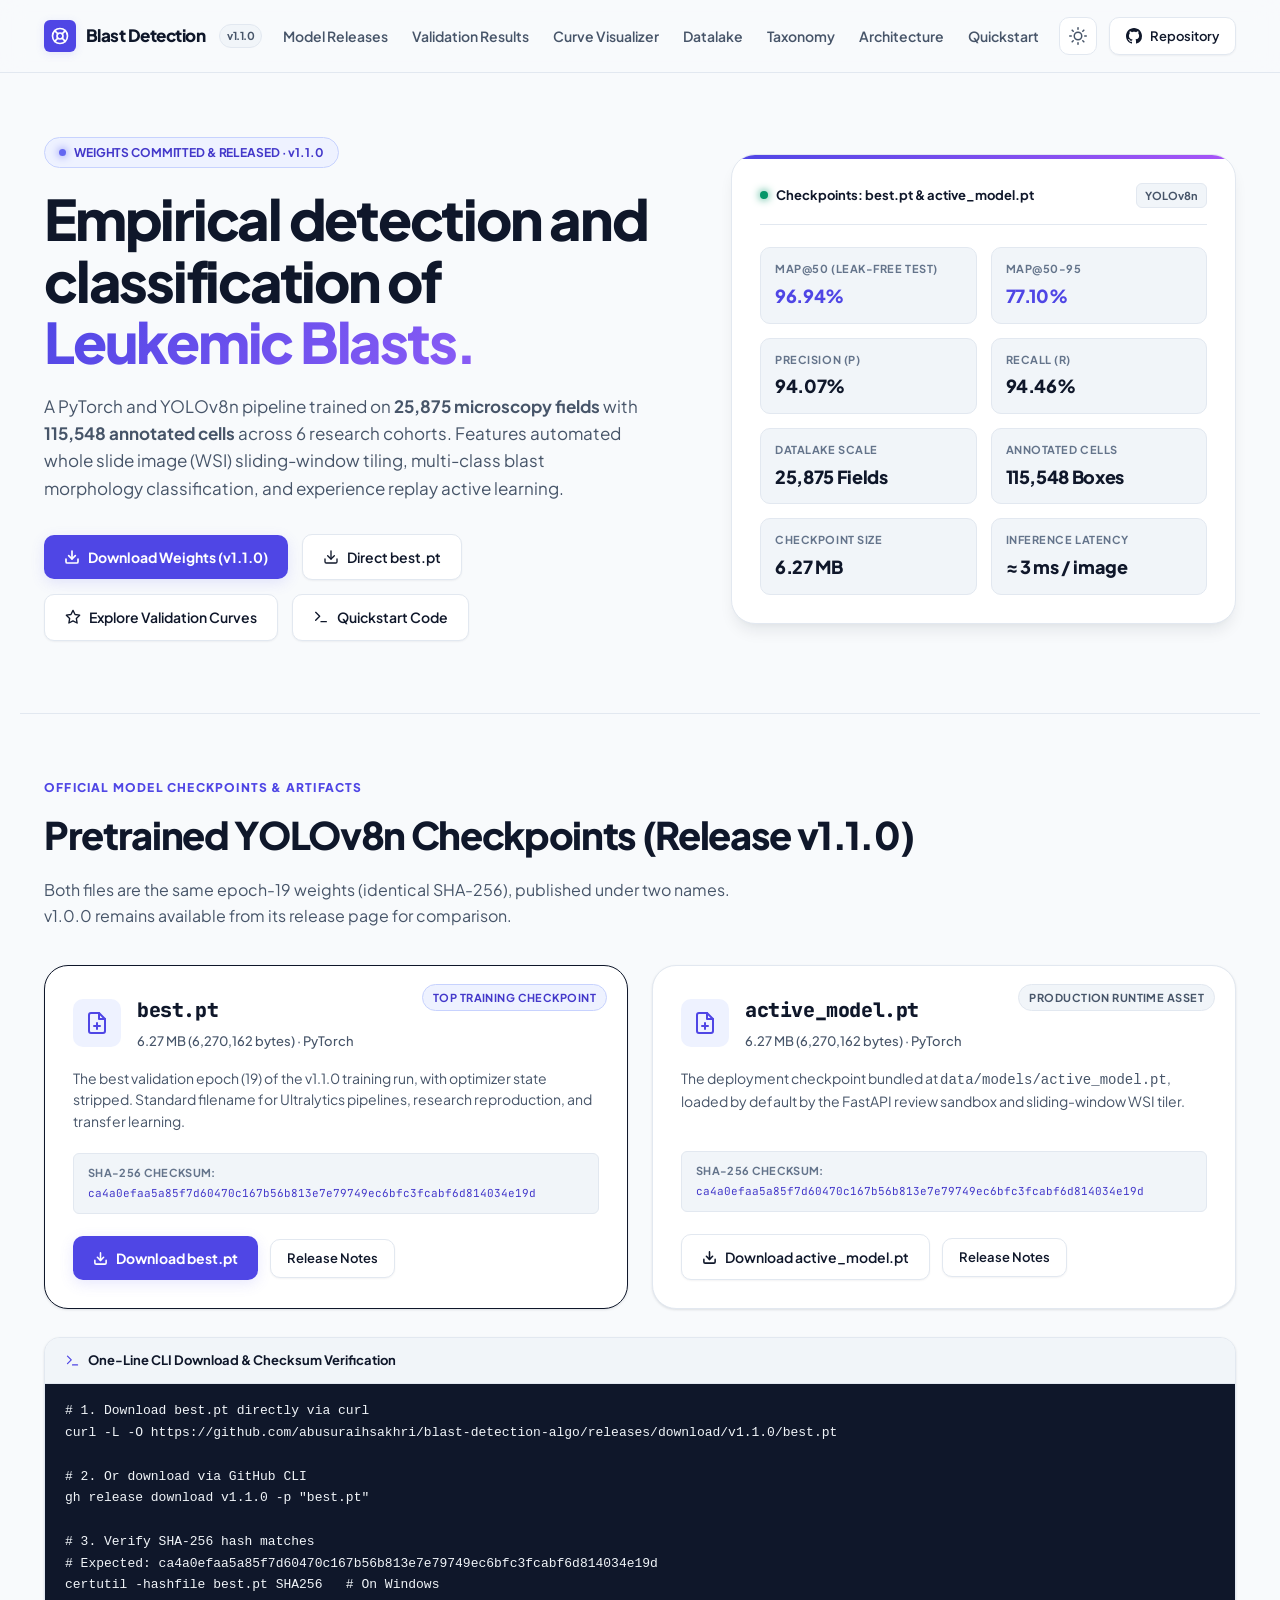
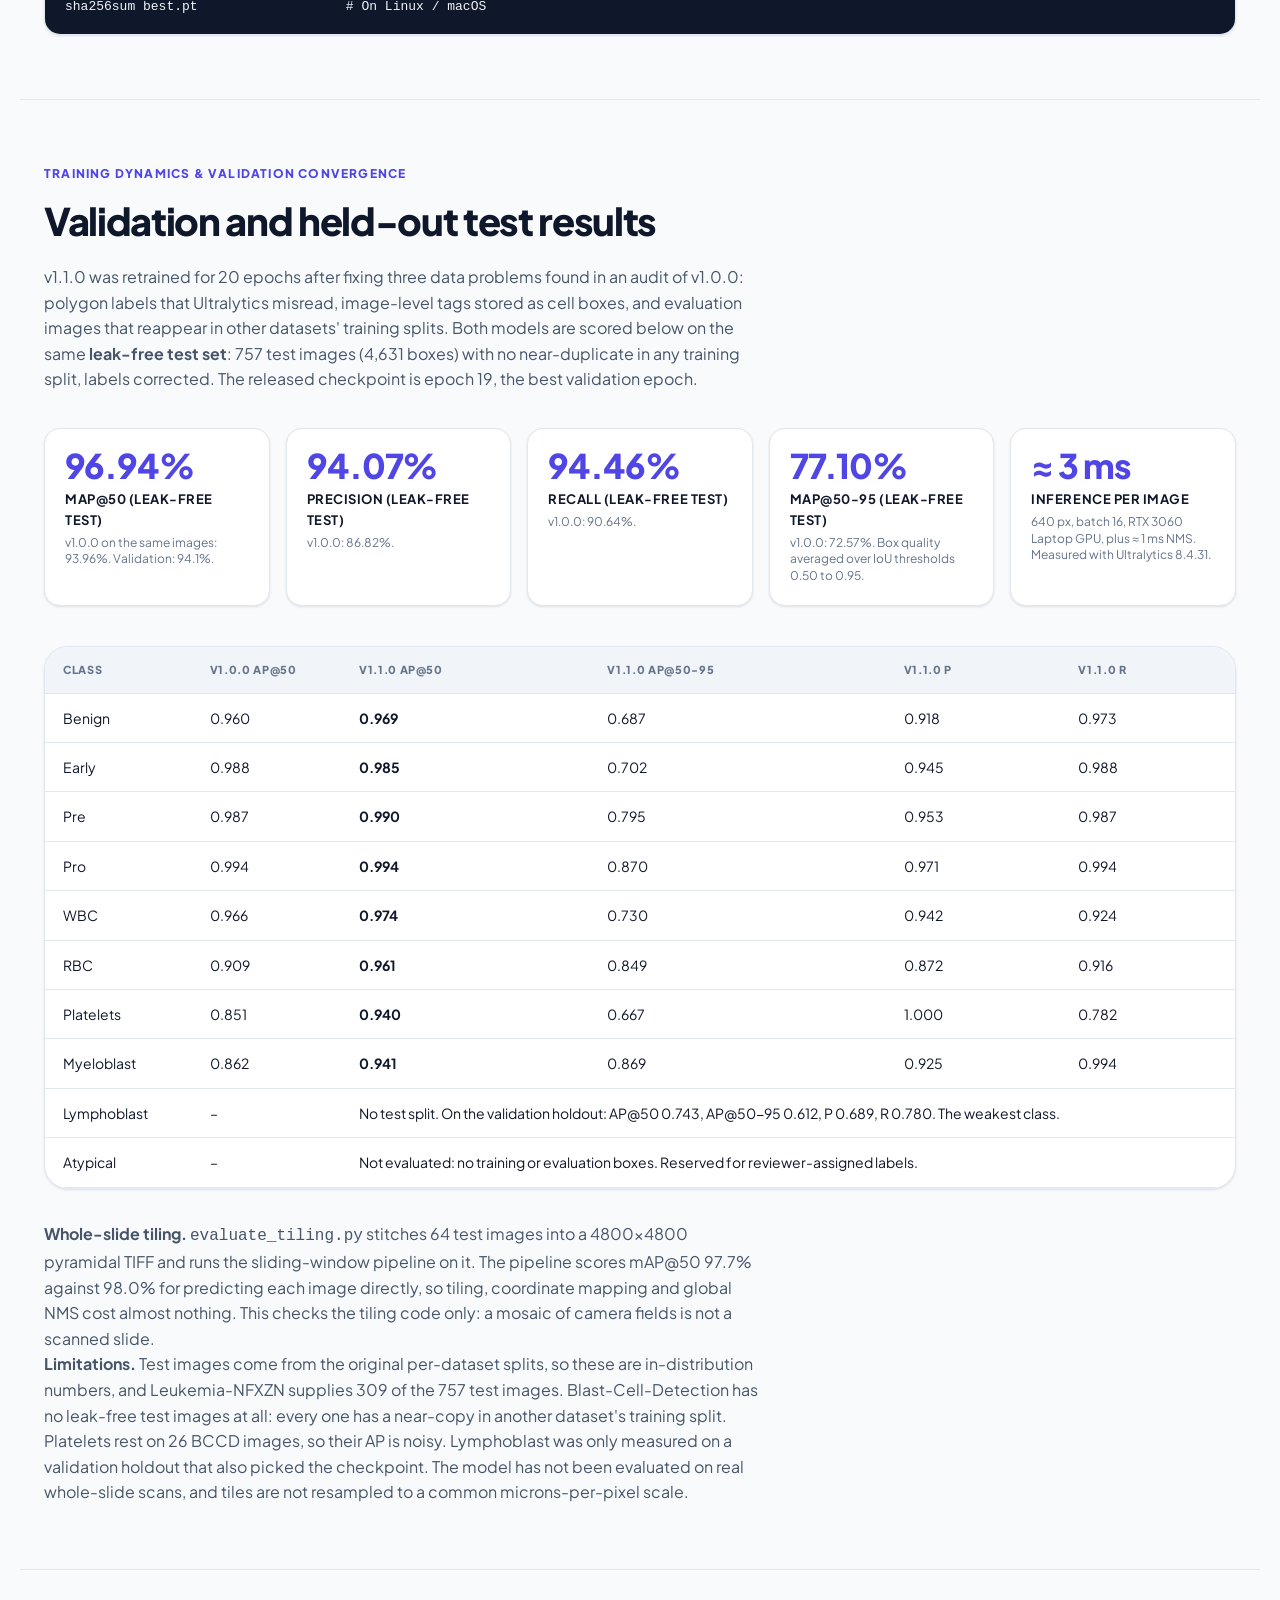
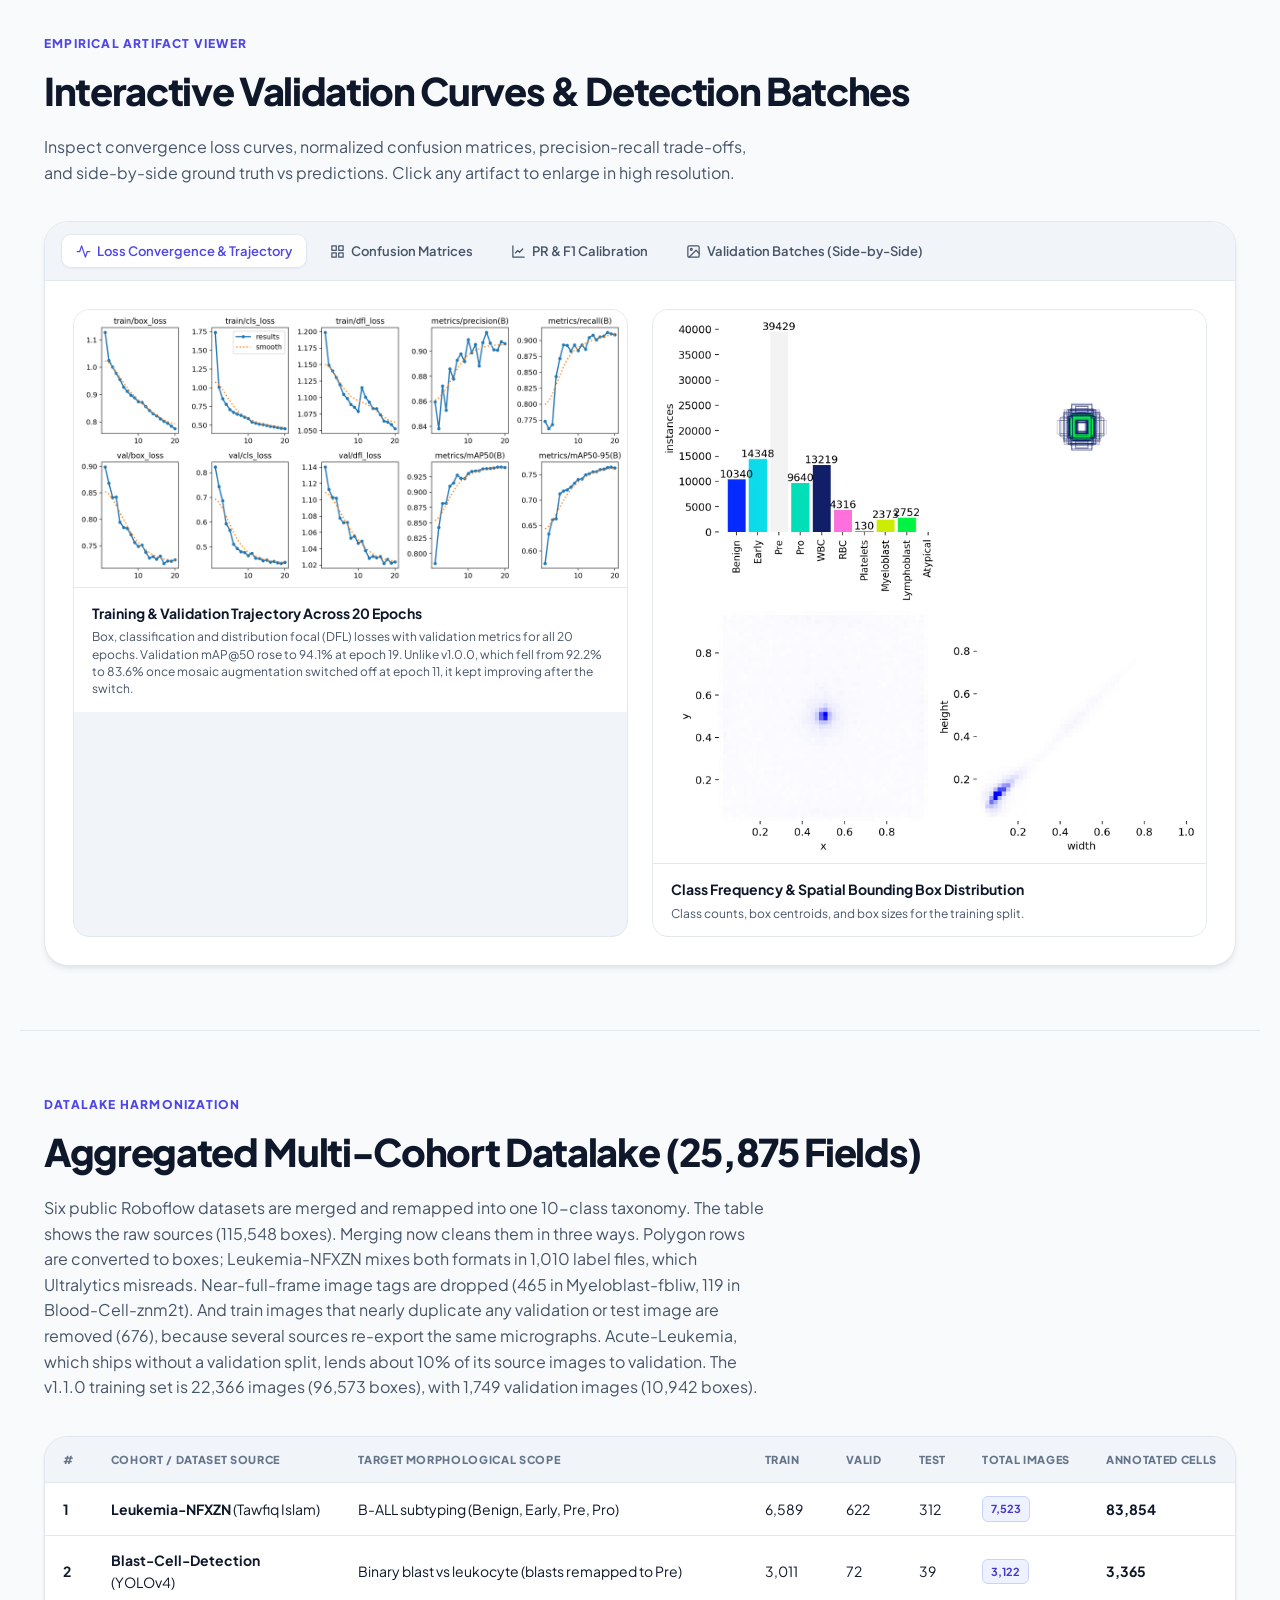
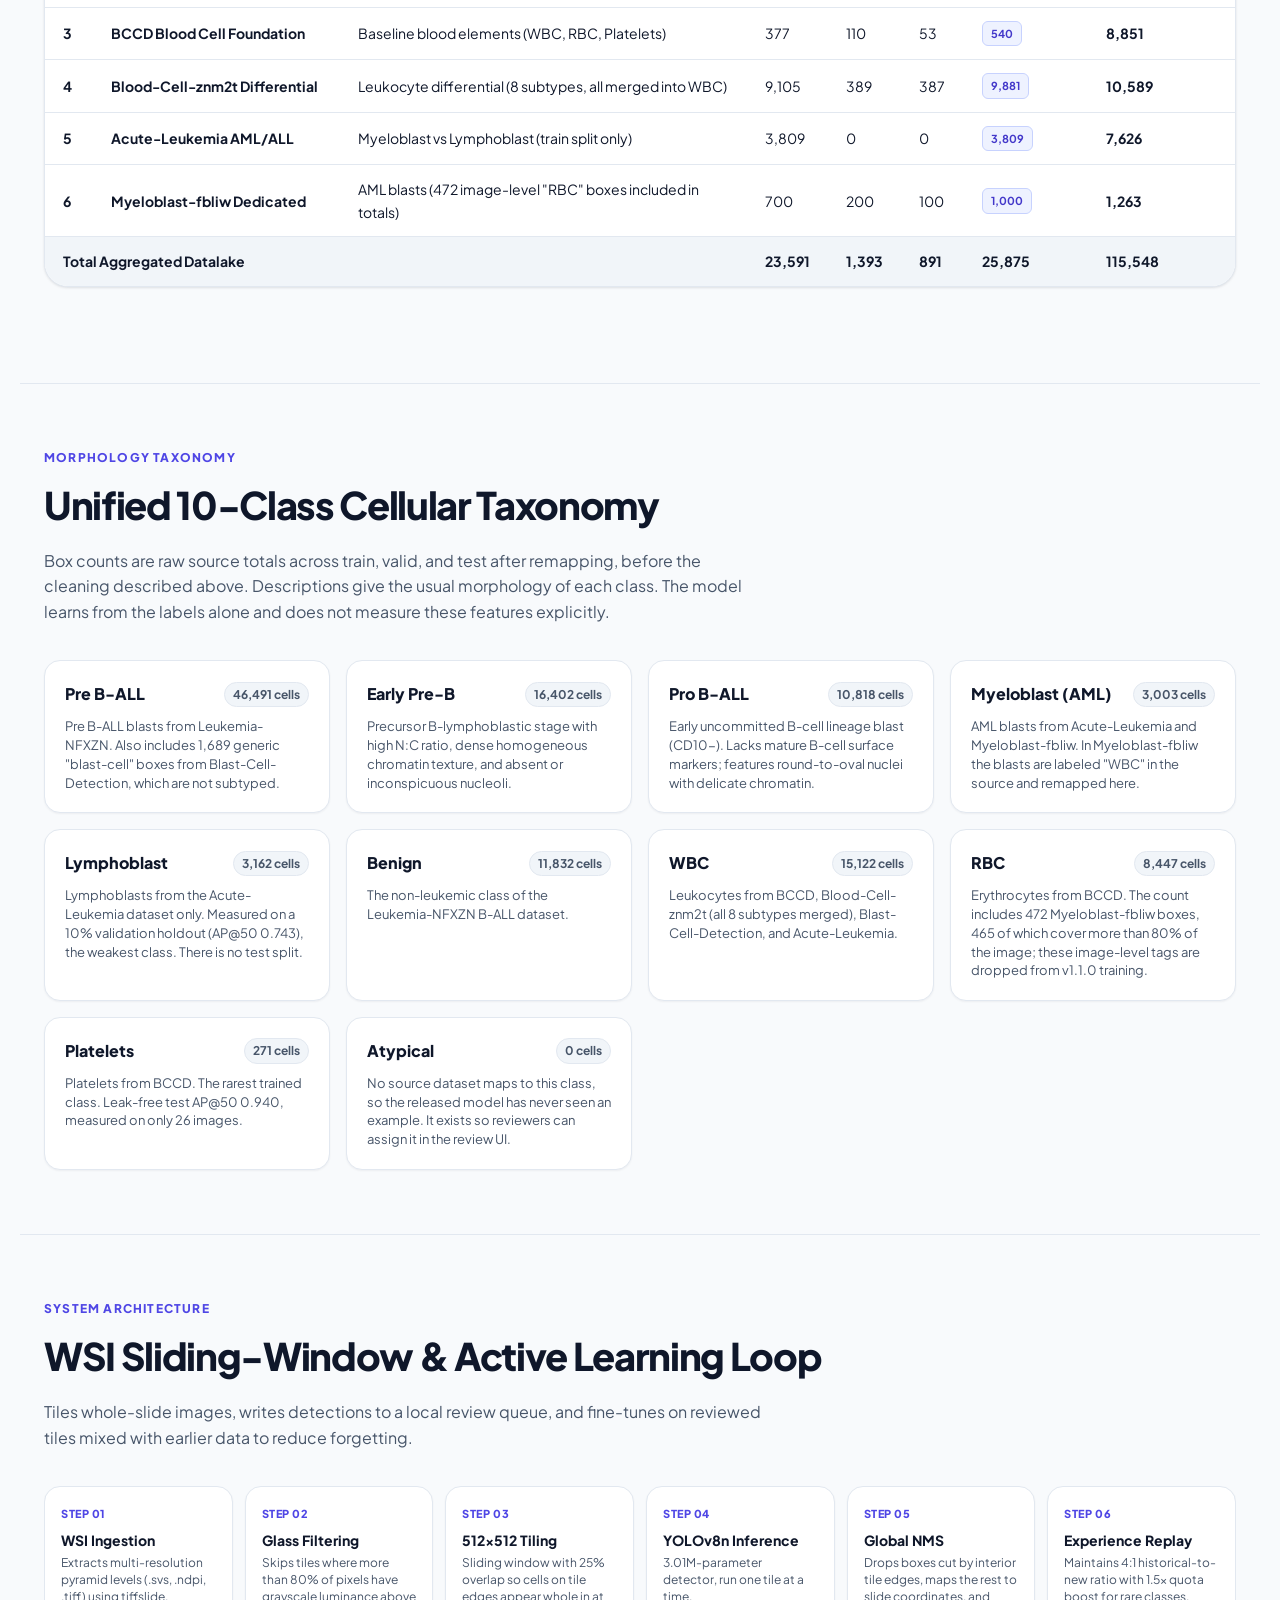
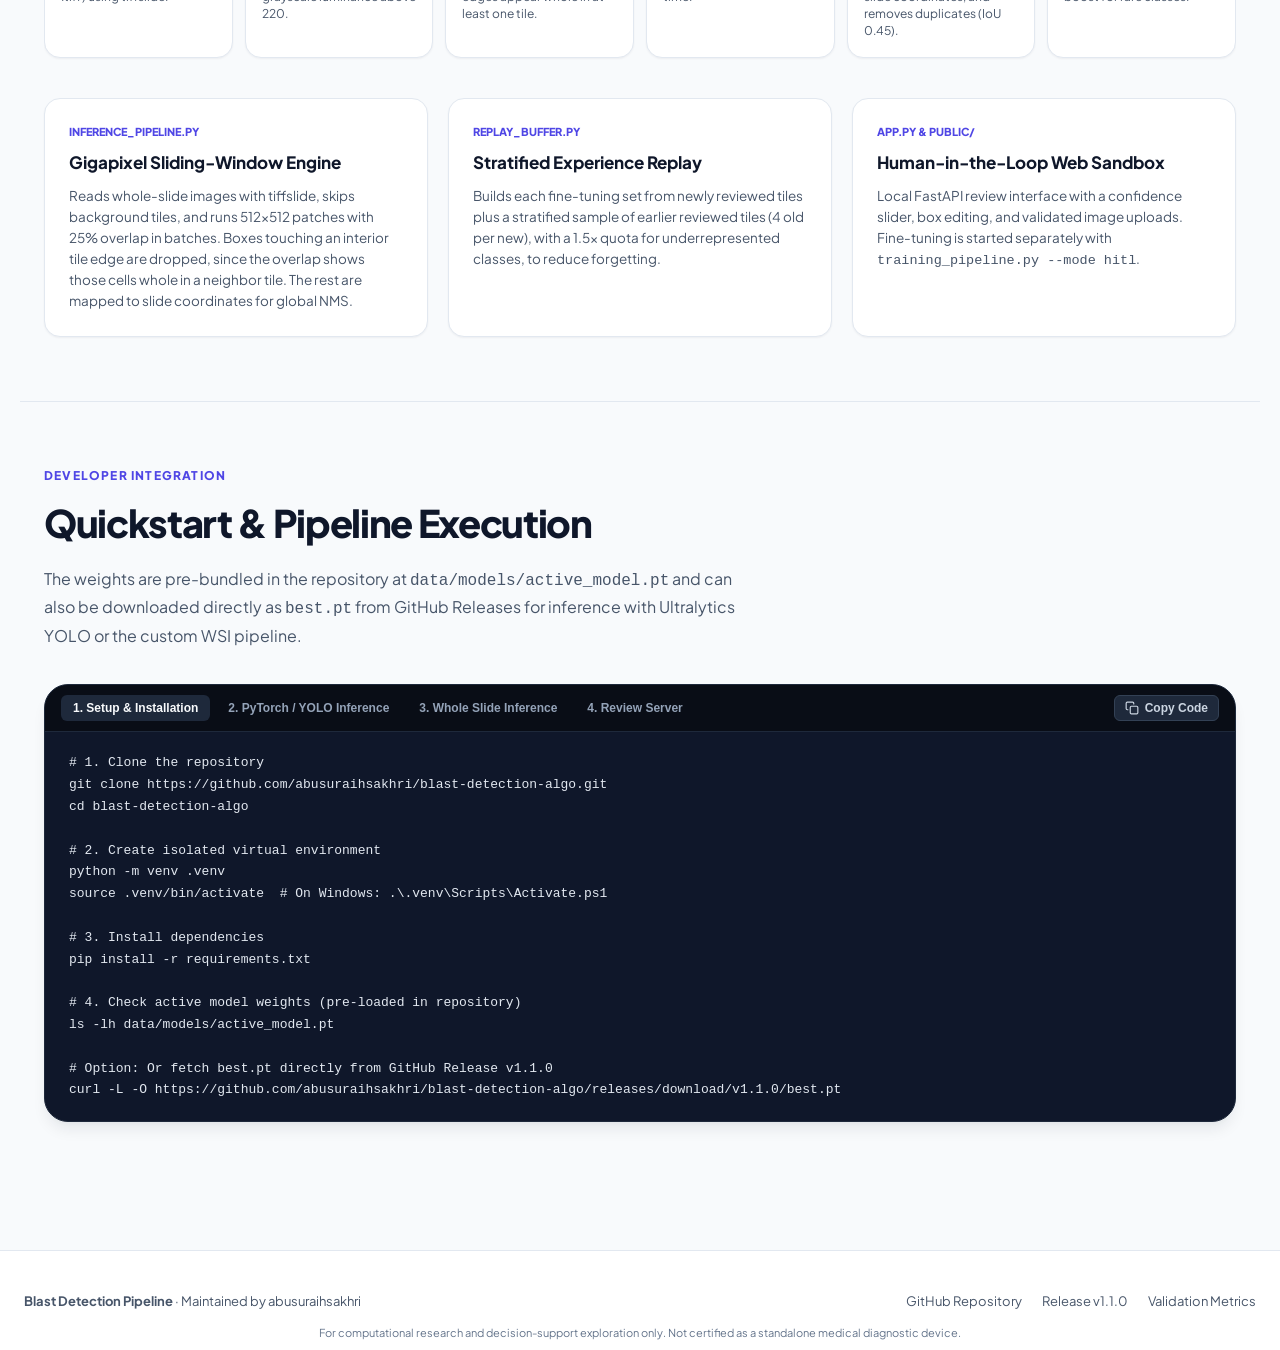
==== commit 4500e418: "Release v1.1.0 model trained on cleaned data Retrained for 20 epochs on the merged dataset with poly" ====
--- a/docs/index.html
+++ b/docs/index.html
@@ -27,7 +27,7 @@
           </svg>
         </div>
         <span>Blast Detection</span>
-        <span class="brand-version">v1.0.0</span>
+        <span class="brand-version">v1.1.0</span>
       </a>
 
       <nav class="nav-links" aria-label="Primary Navigation">
@@ -71,7 +71,7 @@
       <div>
         <div class="pill-announcement">
           <span class="pulse-dot"></span>
-          <span>WEIGHTS COMMITTED & RELEASED · v1.0.0</span>
+          <span>WEIGHTS COMMITTED & RELEASED · v1.1.0</span>
         </div>
         <h1 class="hero-title">Empirical detection and classification of <em>Leukemic Blasts.</em></h1>
         <p class="hero-lede">A PyTorch and YOLOv8n pipeline trained on <strong>25,875 microscopy fields</strong> with <strong>115,548 annotated cells</strong> across 6 research cohorts. Features automated whole slide image (WSI) sliding-window tiling, multi-class blast morphology classification, and experience replay active learning.</p>
@@ -83,9 +83,9 @@
               <polyline points="7 10 12 15 17 10"></polyline>
               <line x1="12" y1="15" x2="12" y2="3"></line>
             </svg>
-            <span>Download Weights (v1.0.0)</span>
+            <span>Download Weights (v1.1.0)</span>
           </a>
-          <a class="btn-secondary" href="https://github.com/abusuraihsakhri/blast-detection-algo/releases/download/v1.0.0/best.pt" target="_blank" rel="noopener noreferrer">
+          <a class="btn-secondary" href="https://github.com/abusuraihsakhri/blast-detection-algo/releases/download/v1.1.0/best.pt" target="_blank" rel="noopener noreferrer">
             <svg width="16" height="16" viewBox="0 0 24 24" fill="none" stroke="currentColor" stroke-width="2" stroke-linecap="round" stroke-linejoin="round">
               <path d="M21 15v4a2 2 0 0 1-2 2H5a2 2 0 0 1-2-2v-4"></path>
               <polyline points="7 10 12 15 17 10"></polyline>
@@ -120,20 +120,20 @@
 
         <div class="hud-grid">
           <div class="hud-item">
-            <div class="hud-label">mAP@50 (val / test)</div>
-            <div class="hud-value highlight">92.2% / 91.0%</div>
+            <div class="hud-label">mAP@50 (leak-free test)</div>
+            <div class="hud-value highlight">96.94%</div>
           </div>
           <div class="hud-item">
             <div class="hud-label">mAP@50-95</div>
-            <div class="hud-value highlight">71.86%</div>
+            <div class="hud-value highlight">77.10%</div>
           </div>
           <div class="hud-item">
             <div class="hud-label">Precision (P)</div>
-            <div class="hud-value">88.40%</div>
+            <div class="hud-value">94.07%</div>
           </div>
           <div class="hud-item">
             <div class="hud-label">Recall (R)</div>
-            <div class="hud-value">89.93%</div>
+            <div class="hud-value">94.46%</div>
           </div>
           <div class="hud-item">
             <div class="hud-label">Datalake Scale</div>
@@ -145,7 +145,7 @@
           </div>
           <div class="hud-item">
             <div class="hud-label">Checkpoint Size</div>
-            <div class="hud-value">6.25 MB</div>
+            <div class="hud-value">6.27 MB</div>
           </div>
           <div class="hud-item">
             <div class="hud-label">Inference Latency</div>
@@ -160,8 +160,8 @@
   <section id="downloads" class="section-container">
     <div class="section-header">
       <div class="section-eyebrow">OFFICIAL MODEL CHECKPOINTS & ARTIFACTS</div>
-      <h2 class="section-title">Pretrained YOLOv8n Checkpoints (Release v1.0.0)</h2>
-      <p class="section-lede">Both raw training checkpoints and deployment inference weights are published as verifiable GitHub Release assets. Both files share the identical bitwise SHA-256 fingerprint generated at peak validation mAP@50 (92.23%).</p>
+      <h2 class="section-title">Pretrained YOLOv8n Checkpoints (Release v1.1.0)</h2>
+      <p class="section-lede">Both files are the same epoch-19 weights (identical SHA-256), published under two names. v1.0.0 remains available from its release page for comparison.</p>
     </div>
 
     <div class="release-cards-grid">
@@ -179,18 +179,18 @@
           </div>
           <div>
             <h3 class="release-filename">best.pt</h3>
-            <span class="release-filesize">6.25 MB (6,249,130 bytes) · PyTorch</span>
-          </div>
-        </div>
-        <p class="release-card-desc">The top-performing weights saved during warm-start training at epoch 10. Standard filename for Ultralytics pipelines, research reproduction, and transfer learning.</p>
+            <span class="release-filesize">6.27 MB (6,270,162 bytes) · PyTorch</span>
+          </div>
+        </div>
+        <p class="release-card-desc">The best validation epoch (19) of the v1.1.0 training run, with optimizer state stripped. Standard filename for Ultralytics pipelines, research reproduction, and transfer learning.</p>
         
         <div class="checksum-box">
           <div class="checksum-label">SHA-256 Checksum:</div>
-          <code class="checksum-value">c20dc36fcf15823b95ae967f24a27c6797c4d9649d1e48f949f5fb520de4df10</code>
+          <code class="checksum-value">ca4a0efaa5a85f7d60470c167b56b813e7e79749ec6bfc3fcabf6d814034e19d</code>
         </div>
 
         <div class="release-card-actions">
-          <a class="btn-primary" href="https://github.com/abusuraihsakhri/blast-detection-algo/releases/download/v1.0.0/best.pt" target="_blank" rel="noopener noreferrer">
+          <a class="btn-primary" href="https://github.com/abusuraihsakhri/blast-detection-algo/releases/download/v1.1.0/best.pt" target="_blank" rel="noopener noreferrer">
             <svg width="15" height="15" viewBox="0 0 24 24" fill="none" stroke="currentColor" stroke-width="2.5" stroke-linecap="round" stroke-linejoin="round">
               <path d="M21 15v4a2 2 0 0 1-2 2H5a2 2 0 0 1-2-2v-4"></path>
               <polyline points="7 10 12 15 17 10"></polyline>
@@ -198,7 +198,7 @@
             </svg>
             <span>Download best.pt</span>
           </a>
-          <a class="btn-github" href="https://github.com/abusuraihsakhri/blast-detection-algo/releases/tag/v1.0.0" target="_blank" rel="noopener noreferrer">
+          <a class="btn-github" href="https://github.com/abusuraihsakhri/blast-detection-algo/releases/tag/v1.1.0" target="_blank" rel="noopener noreferrer">
             <span>Release Notes</span>
           </a>
         </div>
@@ -218,18 +218,18 @@
           </div>
           <div>
             <h3 class="release-filename">active_model.pt</h3>
-            <span class="release-filesize">6.25 MB (6,249,130 bytes) · PyTorch</span>
+            <span class="release-filesize">6.27 MB (6,270,162 bytes) · PyTorch</span>
           </div>
         </div>
         <p class="release-card-desc">The deployment checkpoint bundled at <code>data/models/active_model.pt</code>, loaded by default by the FastAPI review sandbox and sliding-window WSI tiler.</p>
         
         <div class="checksum-box">
           <div class="checksum-label">SHA-256 Checksum:</div>
-          <code class="checksum-value">c20dc36fcf15823b95ae967f24a27c6797c4d9649d1e48f949f5fb520de4df10</code>
+          <code class="checksum-value">ca4a0efaa5a85f7d60470c167b56b813e7e79749ec6bfc3fcabf6d814034e19d</code>
         </div>
 
         <div class="release-card-actions">
-          <a class="btn-secondary" href="https://github.com/abusuraihsakhri/blast-detection-algo/releases/download/v1.0.0/active_model.pt" target="_blank" rel="noopener noreferrer">
+          <a class="btn-secondary" href="https://github.com/abusuraihsakhri/blast-detection-algo/releases/download/v1.1.0/active_model.pt" target="_blank" rel="noopener noreferrer">
             <svg width="15" height="15" viewBox="0 0 24 24" fill="none" stroke="currentColor" stroke-width="2.5" stroke-linecap="round" stroke-linejoin="round">
               <path d="M21 15v4a2 2 0 0 1-2 2H5a2 2 0 0 1-2-2v-4"></path>
               <polyline points="7 10 12 15 17 10"></polyline>
@@ -237,7 +237,7 @@
             </svg>
             <span>Download active_model.pt</span>
           </a>
-          <a class="btn-github" href="https://github.com/abusuraihsakhri/blast-detection-algo/releases/tag/v1.0.0" target="_blank" rel="noopener noreferrer">
+          <a class="btn-github" href="https://github.com/abusuraihsakhri/blast-detection-algo/releases/tag/v1.1.0" target="_blank" rel="noopener noreferrer">
             <span>Release Notes</span>
           </a>
         </div>
@@ -257,13 +257,13 @@
       </div>
       <div class="cli-box-body">
 <pre><code># 1. Download best.pt directly via curl
-curl -L -O https://github.com/abusuraihsakhri/blast-detection-algo/releases/download/v1.0.0/best.pt
+curl -L -O https://github.com/abusuraihsakhri/blast-detection-algo/releases/download/v1.1.0/best.pt
 
 # 2. Or download via GitHub CLI
-gh release download v1.0.0 -p "best.pt"
+gh release download v1.1.0 -p "best.pt"
 
 # 3. Verify SHA-256 hash matches
-# Expected: c20dc36fcf15823b95ae967f24a27c6797c4d9649d1e48f949f5fb520de4df10
+# Expected: ca4a0efaa5a85f7d60470c167b56b813e7e79749ec6bfc3fcabf6d814034e19d
 certutil -hashfile best.pt SHA256   # On Windows
 sha256sum best.pt                   # On Linux / macOS</code></pre>
       </div>
@@ -275,29 +275,29 @@
     <div class="section-header">
       <div class="section-eyebrow">TRAINING DYNAMICS & VALIDATION CONVERGENCE</div>
       <h2 class="section-title">Validation and held-out test results</h2>
-      <p class="section-lede">The detector was trained for 20 epochs on the merged 6-cohort dataset. Validation mAP@50 peaked at epoch 10 (<strong>92.23%</strong>) and declined to 83.55% by epoch 20 while training loss kept falling. The released checkpoint holds the epoch-10 weights. Because the validation split was also used to pick that checkpoint, the separate test split (891 images, never used during training or selection) is reported alongside it.</p>
+      <p class="section-lede">v1.1.0 was retrained for 20 epochs after fixing three data problems found in an audit of v1.0.0: polygon labels that Ultralytics misread, image-level tags stored as cell boxes, and evaluation images that reappear in other datasets' training splits. Both models are scored below on the same <strong>leak-free test set</strong>: 757 test images (4,631 boxes) with no near-duplicate in any training split, labels corrected. The released checkpoint is epoch 19, the best validation epoch.</p>
     </div>
 
     <div class="metric-strip">
       <div class="metric-card">
-        <div class="metric-stat">92.23%</div>
-        <div class="metric-name">mAP@50 (validation)</div>
-        <div class="metric-caption">Test split: 90.98%. Averaged over the 8 classes that have validation boxes.</div>
+        <div class="metric-stat">96.94%</div>
+        <div class="metric-name">mAP@50 (leak-free test)</div>
+        <div class="metric-caption">v1.0.0 on the same images: 93.96%. Validation: 94.1%.</div>
       </div>
       <div class="metric-card">
-        <div class="metric-stat">88.40%</div>
-        <div class="metric-name">Precision (validation)</div>
-        <div class="metric-caption">Test split: 86.40%.</div>
+        <div class="metric-stat">94.07%</div>
+        <div class="metric-name">Precision (leak-free test)</div>
+        <div class="metric-caption">v1.0.0: 86.82%.</div>
       </div>
       <div class="metric-card">
-        <div class="metric-stat">89.93%</div>
-        <div class="metric-name">Recall (validation)</div>
-        <div class="metric-caption">Test split: 89.73%.</div>
+        <div class="metric-stat">94.46%</div>
+        <div class="metric-name">Recall (leak-free test)</div>
+        <div class="metric-caption">v1.0.0: 90.64%.</div>
       </div>
       <div class="metric-card">
-        <div class="metric-stat">71.86%</div>
-        <div class="metric-name">mAP@50-95 (validation)</div>
-        <div class="metric-caption">Test split: 70.71%. Box quality averaged over IoU thresholds 0.50 to 0.95.</div>
+        <div class="metric-stat">77.10%</div>
+        <div class="metric-name">mAP@50-95 (leak-free test)</div>
+        <div class="metric-caption">v1.0.0: 72.57%. Box quality averaged over IoU thresholds 0.50 to 0.95.</div>
       </div>
       <div class="metric-card">
         <div class="metric-stat">≈ 3 ms</div>
@@ -312,30 +312,32 @@
           <thead>
             <tr>
               <th>Class</th>
-              <th>Val AP@50</th>
-              <th>Test AP@50</th>
-              <th>Test AP@50-95</th>
-              <th>Test P</th>
-              <th>Test R</th>
+              <th>v1.0.0 AP@50</th>
+              <th>v1.1.0 AP@50</th>
+              <th>v1.1.0 AP@50-95</th>
+              <th>v1.1.0 P</th>
+              <th>v1.1.0 R</th>
             </tr>
           </thead>
           <tbody>
-            <tr><td>Benign</td><td>0.987</td><td>0.961</td><td>0.657</td><td>0.889</td><td>0.944</td></tr>
-            <tr><td>Early</td><td>0.990</td><td>0.988</td><td>0.689</td><td>0.891</td><td>0.991</td></tr>
-            <tr><td>Pre</td><td>0.927</td><td>0.939</td><td>0.712</td><td>0.936</td><td>0.888</td></tr>
-            <tr><td>Pro</td><td>0.989</td><td>0.994</td><td>0.856</td><td>0.941</td><td>0.996</td></tr>
-            <tr><td>WBC</td><td>0.955</td><td>0.955</td><td>0.716</td><td>0.896</td><td>0.926</td></tr>
-            <tr><td>RBC</td><td>0.924</td><td>0.930</td><td>0.802</td><td>0.850</td><td>0.875</td></tr>
-            <tr><td>Platelets</td><td>0.790</td><td>0.716</td><td>0.480</td><td>0.732</td><td>0.667</td></tr>
-            <tr><td>Myeloblast</td><td>0.816</td><td>0.797</td><td>0.744</td><td>0.777</td><td>0.892</td></tr>
-            <tr><td>Lymphoblast</td><td colspan="5">Not evaluated: its only source (Acute-Leukemia) has no validation or test split.</td></tr>
-            <tr><td>Atypical</td><td colspan="5">Not evaluated: no training or evaluation boxes. Reserved for reviewer-assigned labels.</td></tr>
+            <tr><td>Benign</td><td>0.960</td><td><strong>0.969</strong></td><td>0.687</td><td>0.918</td><td>0.973</td></tr>
+            <tr><td>Early</td><td>0.988</td><td><strong>0.985</strong></td><td>0.702</td><td>0.945</td><td>0.988</td></tr>
+            <tr><td>Pre</td><td>0.987</td><td><strong>0.990</strong></td><td>0.795</td><td>0.953</td><td>0.987</td></tr>
+            <tr><td>Pro</td><td>0.994</td><td><strong>0.994</strong></td><td>0.870</td><td>0.971</td><td>0.994</td></tr>
+            <tr><td>WBC</td><td>0.966</td><td><strong>0.974</strong></td><td>0.730</td><td>0.942</td><td>0.924</td></tr>
+            <tr><td>RBC</td><td>0.909</td><td><strong>0.961</strong></td><td>0.849</td><td>0.872</td><td>0.916</td></tr>
+            <tr><td>Platelets</td><td>0.851</td><td><strong>0.940</strong></td><td>0.667</td><td>1.000</td><td>0.782</td></tr>
+            <tr><td>Myeloblast</td><td>0.862</td><td><strong>0.941</strong></td><td>0.869</td><td>0.925</td><td>0.994</td></tr>
+            <tr><td>Lymphoblast</td><td>–</td><td colspan="4">No test split. On the validation holdout: AP@50 0.743, AP@50-95 0.612, P 0.689, R 0.780. The weakest class.</td></tr>
+            <tr><td>Atypical</td><td>–</td><td colspan="4">Not evaluated: no training or evaluation boxes. Reserved for reviewer-assigned labels.</td></tr>
           </tbody>
         </table>
       </div>
     </div>
 
-    <p class="section-lede"><strong>Limitations.</strong> The evaluation splits are the original per-dataset splits, so these numbers measure in-distribution performance. Leukemia-NFXZN supplies 74% of the validation boxes, so it dominates the averages. All sources are camera images of smear fields. The model has not been evaluated on whole-slide scans, and tiles are not resampled to a common microns-per-pixel scale before inference.</p>
+    <p class="section-lede"><strong>Whole-slide tiling.</strong> <code>evaluate_tiling.py</code> stitches 64 test images into a 4800×4800 pyramidal TIFF and runs the sliding-window pipeline on it. The pipeline scores mAP@50 97.7% against 98.0% for predicting each image directly, so tiling, coordinate mapping and global NMS cost almost nothing. This checks the tiling code only: a mosaic of camera fields is not a scanned slide.</p>
+
+    <p class="section-lede"><strong>Limitations.</strong> Test images come from the original per-dataset splits, so these are in-distribution numbers, and Leukemia-NFXZN supplies 309 of the 757 test images. Blast-Cell-Detection has no leak-free test images at all: every one has a near-copy in another dataset's training split. Platelets rest on 26 BCCD images, so their AP is noisy. Lymphoblast was only measured on a validation holdout that also picked the checkpoint. The model has not been evaluated on real whole-slide scans, and tiles are not resampled to a common microns-per-pixel scale.</p>
   </section>
 
   <!-- SECTION: INTERACTIVE TABBED VISUALIZER -->
@@ -387,7 +389,7 @@
             <img src="assets/results.png" alt="Training Convergence Curves" loading="lazy">
             <div class="figure-caption">
               <h4>Training & Validation Trajectory Across 20 Epochs</h4>
-              <p>Tracking box loss, classification loss, distribution focal loss (DFL), and mAP metrics. Validation mAP@50 peaked at epoch 10 (92.23%). The jump in losses at epoch 11 matches Ultralytics switching off mosaic augmentation for the final 10 epochs, after which validation mAP fell to 83.55%.</p>
+              <p>Box, classification and distribution focal (DFL) losses with validation metrics for all 20 epochs. Validation mAP@50 rose to 94.1% at epoch 19. Unlike v1.0.0, which fell from 92.2% to 83.6% once mosaic augmentation switched off at epoch 11, it kept improving after the switch.</p>
             </div>
           </div>
 
@@ -429,7 +431,7 @@
             <img src="assets/BoxPR_curve.png" alt="Precision-Recall Curve" loading="lazy">
             <div class="figure-caption">
               <h4>Precision-Recall (PR) Curve</h4>
-              <p>Precision-recall curves at IoU 0.50 for the 8 classes that have validation boxes. Lymphoblast and Atypical have none.</p>
+              <p>Precision-recall curves at IoU 0.50 for the 9 classes that have validation boxes. Atypical has none.</p>
             </div>
           </div>
 
@@ -437,7 +439,7 @@
             <img src="assets/BoxF1_curve.png" alt="F1 Score vs Confidence Calibration" loading="lazy">
             <div class="figure-caption">
               <h4>F1 Score vs Confidence Threshold Calibration</h4>
-              <p>Identifies optimal operating threshold for production inference. The all-class F1 score peaks at 0.89 at confidence 0.331. The pipeline default is 0.25.</p>
+              <p>Identifies optimal operating threshold for production inference. The all-class F1 score peaks at 0.91 at confidence 0.415. The pipeline default is 0.25.</p>
             </div>
           </div>
         </div>
@@ -478,7 +480,7 @@
     <div class="section-header">
       <div class="section-eyebrow">DATALAKE HARMONIZATION</div>
       <h2 class="section-title">Aggregated Multi-Cohort Datalake (25,875 Fields)</h2>
-      <p class="section-lede">Six public Roboflow datasets were merged and remapped into one 10-class taxonomy with 115,548 bounding boxes. Each dataset keeps its original train, valid, and test split. The test splits were not used during training or checkpoint selection.</p>
+      <p class="section-lede">Six public Roboflow datasets are merged and remapped into one 10-class taxonomy. The table shows the raw sources (115,548 boxes). Merging now cleans them in three ways. Polygon rows are converted to boxes; Leukemia-NFXZN mixes both formats in 1,010 label files, which Ultralytics misreads. Near-full-frame image tags are dropped (465 in Myeloblast-fbliw, 119 in Blood-Cell-znm2t). And train images that nearly duplicate any validation or test image are removed (676), because several sources re-export the same micrographs. Acute-Leukemia, which ships without a validation split, lends about 10% of its source images to validation. The v1.1.0 training set is 22,366 images (96,573 boxes), with 1,749 validation images (10,942 boxes).</p>
     </div>
 
     <div class="table-card">
@@ -578,7 +580,7 @@
     <div class="section-header">
       <div class="section-eyebrow">MORPHOLOGY TAXONOMY</div>
       <h2 class="section-title">Unified 10-Class Cellular Taxonomy</h2>
-      <p class="section-lede">Box counts are totals across train, valid, and test after remapping. Descriptions give the usual morphology of each class. The model learns from the labels alone and does not measure these features explicitly.</p>
+      <p class="section-lede">Box counts are raw source totals across train, valid, and test after remapping, before the cleaning described above. Descriptions give the usual morphology of each class. The model learns from the labels alone and does not measure these features explicitly.</p>
     </div>
 
     <div class="taxonomy-grid">
@@ -619,7 +621,7 @@
           <div class="tax-name">Lymphoblast</div>
           <div class="tax-count">3,162 cells</div>
         </div>
-        <p class="tax-desc">Lymphoblasts from the Acute-Leukemia dataset only. Train split only, so this class has no validation or test measurement.</p>
+        <p class="tax-desc">Lymphoblasts from the Acute-Leukemia dataset only. Measured on a 10% validation holdout (AP@50 0.743), the weakest class. There is no test split.</p>
       </div>
 
       <div class="tax-card">
@@ -643,7 +645,7 @@
           <div class="tax-name">RBC</div>
           <div class="tax-count">8,447 cells</div>
         </div>
-        <p class="tax-desc">Erythrocytes from BCCD. Also includes 472 boxes from Myeloblast-fbliw, 465 of which cover more than 80% of the image and are image-level tags, not cells.</p>
+        <p class="tax-desc">Erythrocytes from BCCD. The count includes 472 Myeloblast-fbliw boxes, 465 of which cover more than 80% of the image; these image-level tags are dropped from v1.1.0 training.</p>
       </div>
 
       <div class="tax-card">
@@ -651,7 +653,7 @@
           <div class="tax-name">Platelets</div>
           <div class="tax-count">271 cells</div>
         </div>
-        <p class="tax-desc">Platelets from BCCD. The rarest trained class and the weakest on the test split (AP@50 0.716).</p>
+        <p class="tax-desc">Platelets from BCCD. The rarest trained class. Leak-free test AP@50 0.940, measured on only 26 images.</p>
       </div>
 
       <div class="tax-card">
@@ -700,7 +702,7 @@
       <div class="flow-step">
         <div class="step-num">Step 05</div>
         <div class="step-title">Global NMS</div>
-        <div class="step-desc">Re-projects local tile coordinates to slide space and eliminates edge duplicates (IoU 0.45).</div>
+        <div class="step-desc">Drops boxes cut by interior tile edges, maps the rest to slide coordinates, and removes duplicates (IoU 0.45).</div>
       </div>
 
       <div class="flow-step">
@@ -714,7 +716,7 @@
       <div class="module-card">
         <div style="font-size: 11px; font-weight: 800; color: var(--primary-600); text-transform: uppercase;">inference_pipeline.py</div>
         <h3>Gigapixel Sliding-Window Engine</h3>
-        <p>Reads whole-slide images with tiffslide, skips background tiles, extracts 512×512 patches with 25% overlap, and maps tile detections back to slide coordinates before global NMS.</p>
+        <p>Reads whole-slide images with tiffslide, skips background tiles, and runs 512×512 patches with 25% overlap in batches. Boxes touching an interior tile edge are dropped, since the overlap shows those cells whole in a neighbor tile. The rest are mapped to slide coordinates for global NMS.</p>
       </div>
 
       <div class="module-card">
@@ -773,8 +775,8 @@
 # 4. Check active model weights (pre-loaded in repository)
 ls -lh data/models/active_model.pt
 
-# Option: Or fetch best.pt directly from GitHub Release v1.0.0
-curl -L -O https://github.com/abusuraihsakhri/blast-detection-algo/releases/download/v1.0.0/best.pt</code></pre>
+# Option: Or fetch best.pt directly from GitHub Release v1.1.0
+curl -L -O https://github.com/abusuraihsakhri/blast-detection-algo/releases/download/v1.1.0/best.pt</code></pre>
         </div>
 
         <!-- CODE 2: PYTHON INFERENCE -->
@@ -845,7 +847,7 @@
       </div>
       <div class="footer-links">
         <a class="footer-link" href="https://github.com/abusuraihsakhri/blast-detection-algo" target="_blank" rel="noopener noreferrer">GitHub Repository</a>
-        <a class="footer-link" href="https://github.com/abusuraihsakhri/blast-detection-algo/releases/tag/v1.0.0" target="_blank" rel="noopener noreferrer">Release v1.0.0</a>
+        <a class="footer-link" href="https://github.com/abusuraihsakhri/blast-detection-algo/releases/tag/v1.1.0" target="_blank" rel="noopener noreferrer">Release v1.1.0</a>
         <a class="footer-link" href="#results">Validation Metrics</a>
       </div>
     </div>
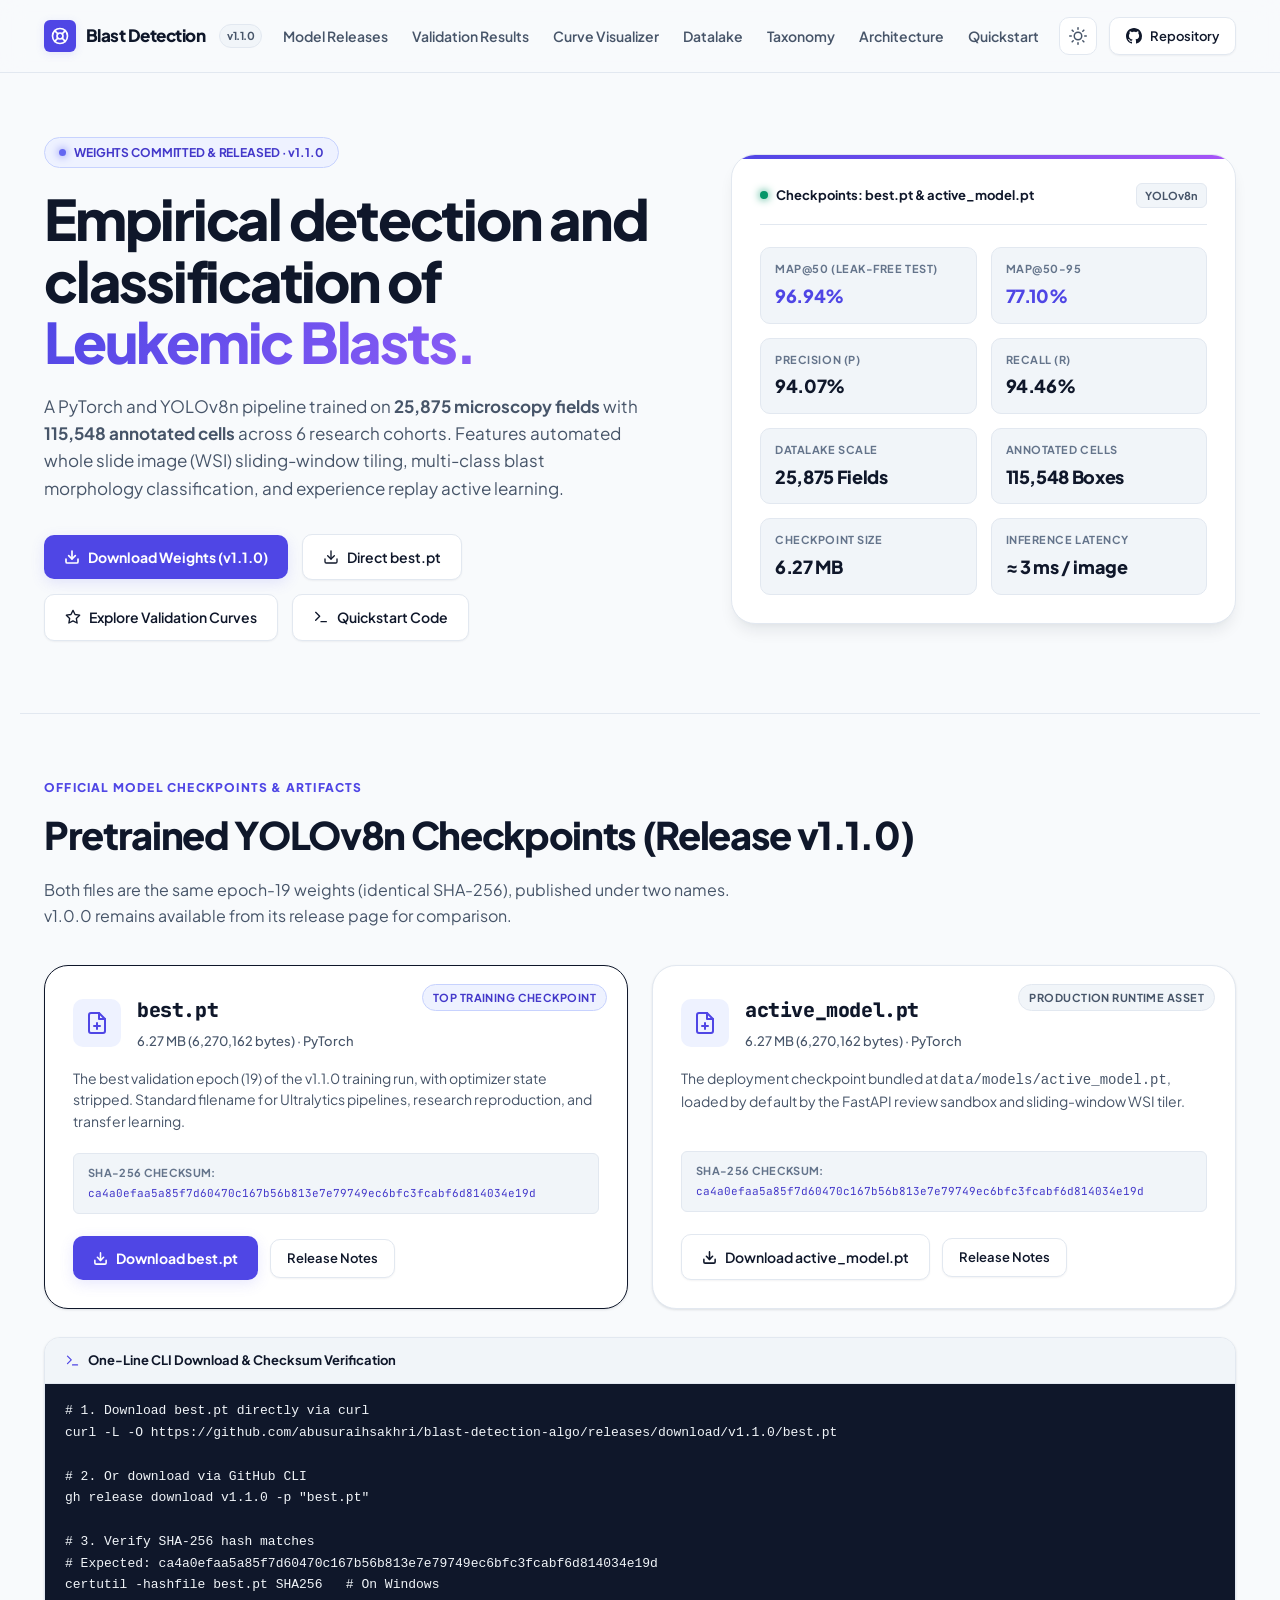
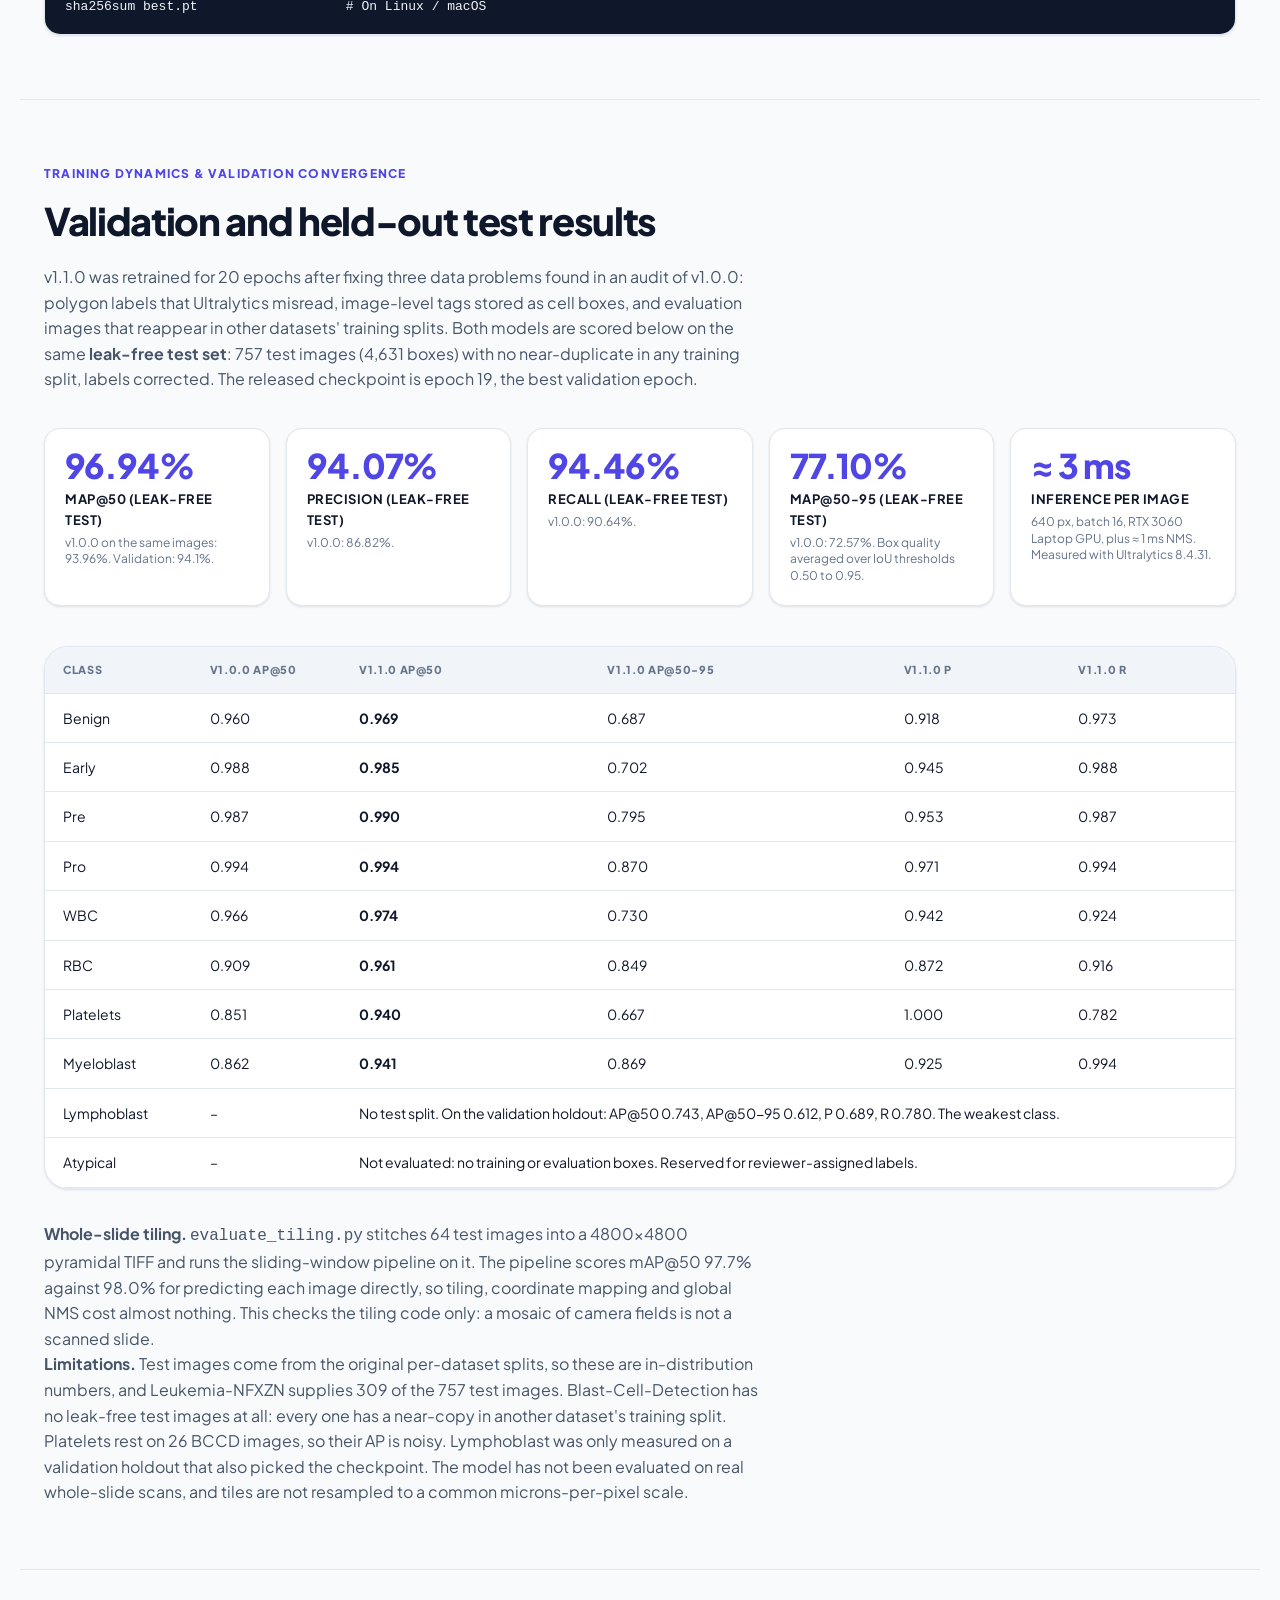
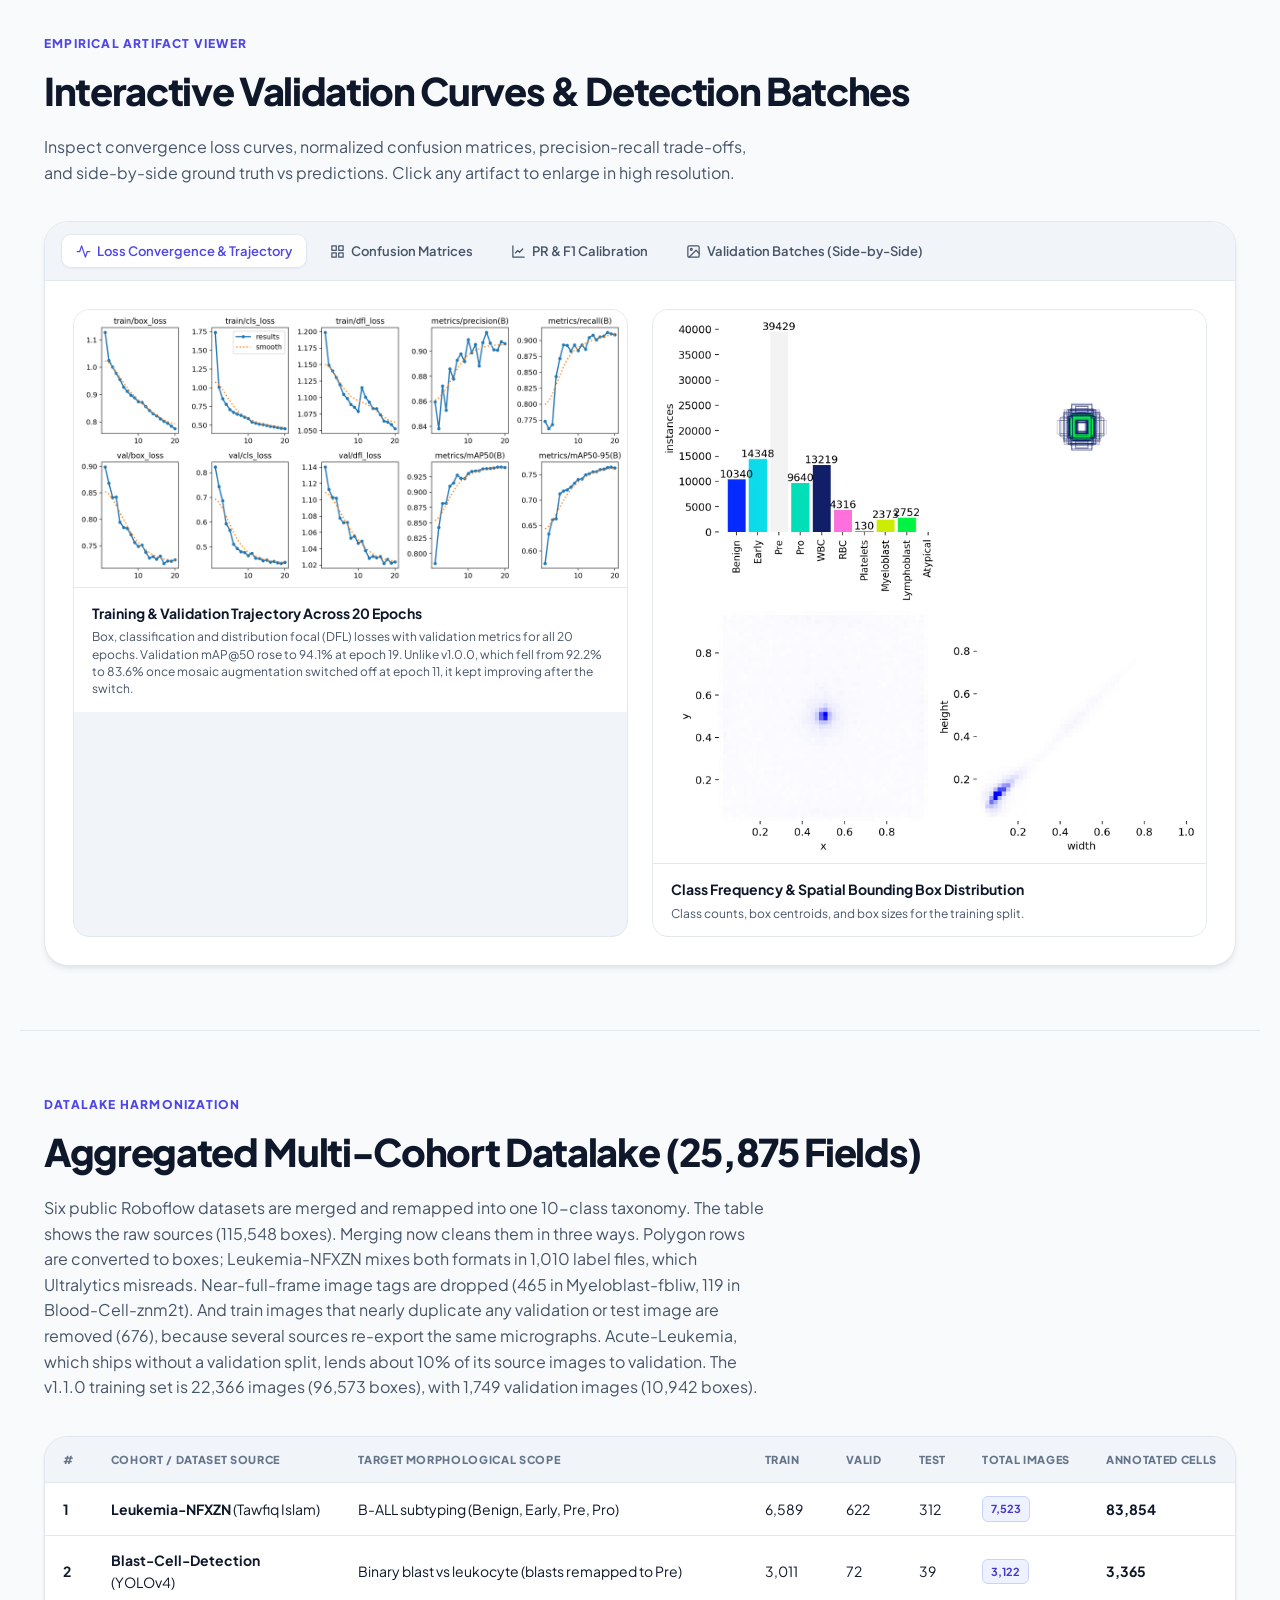
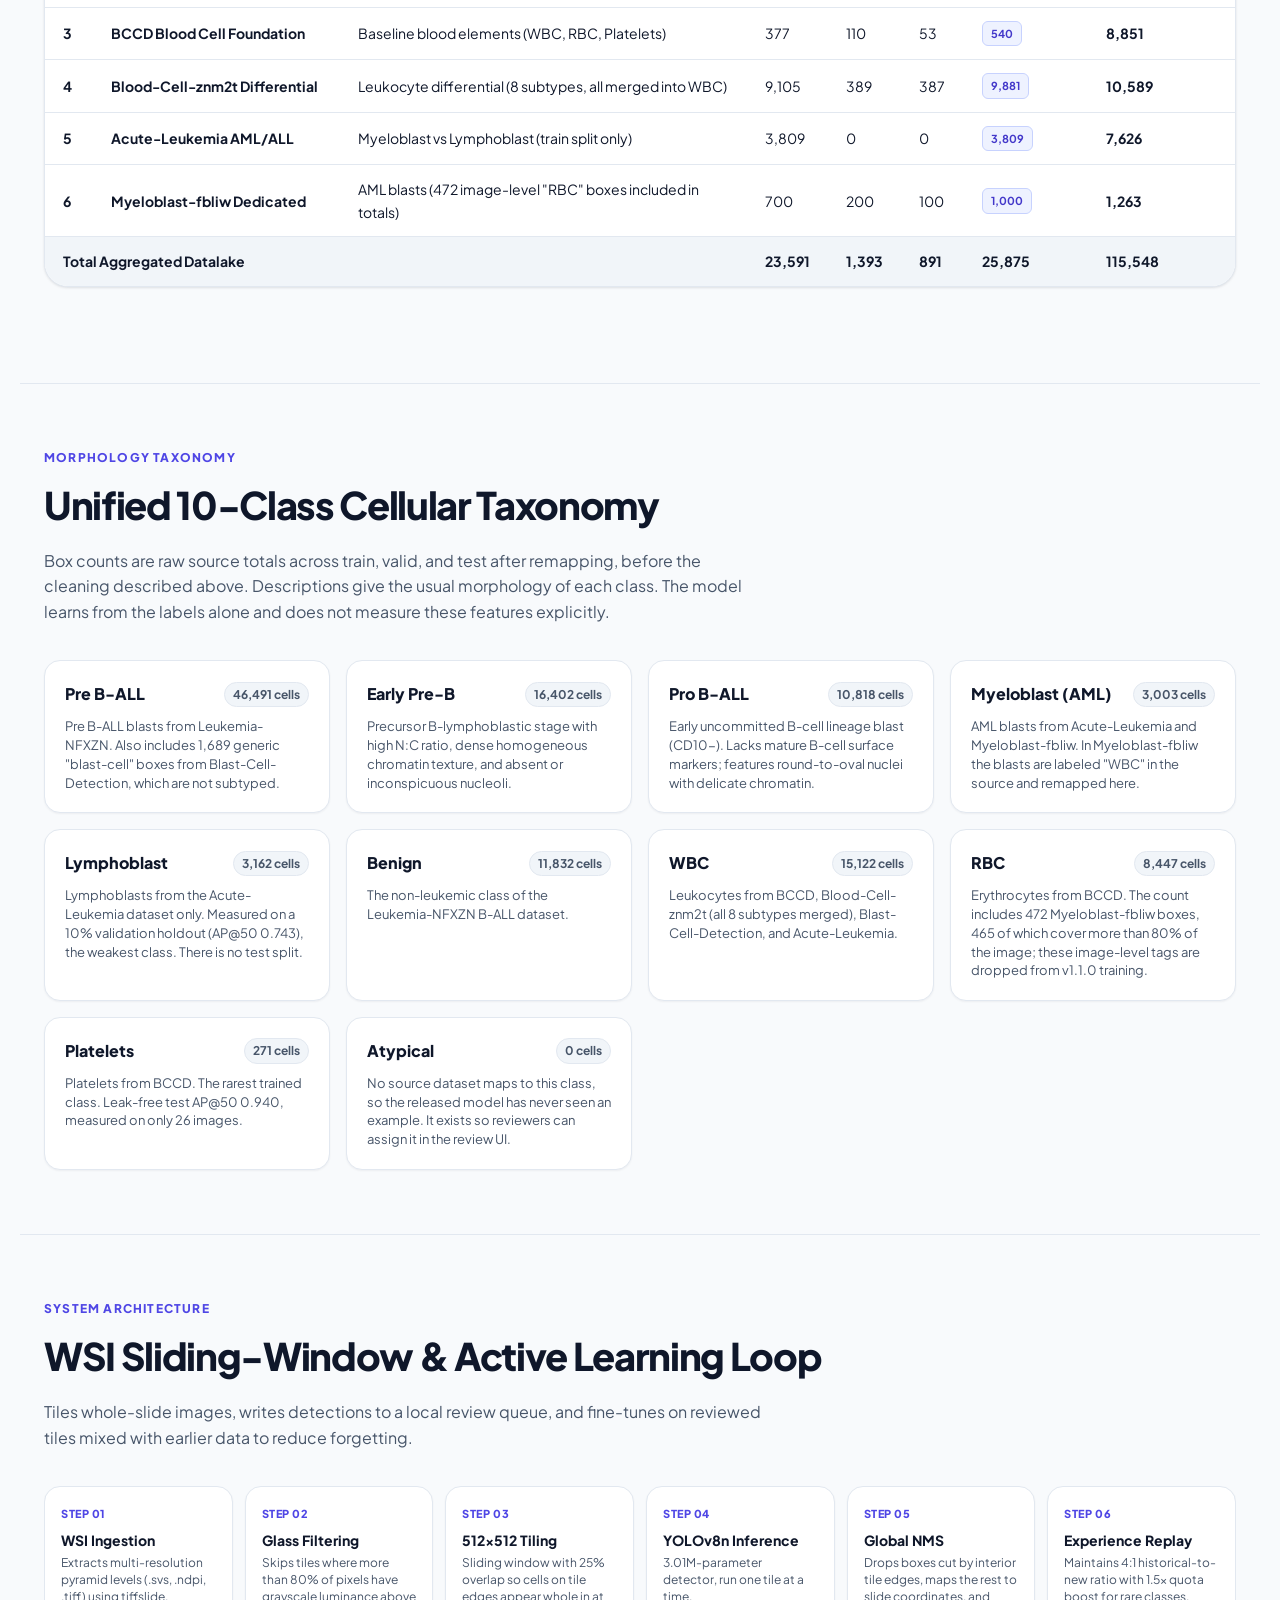
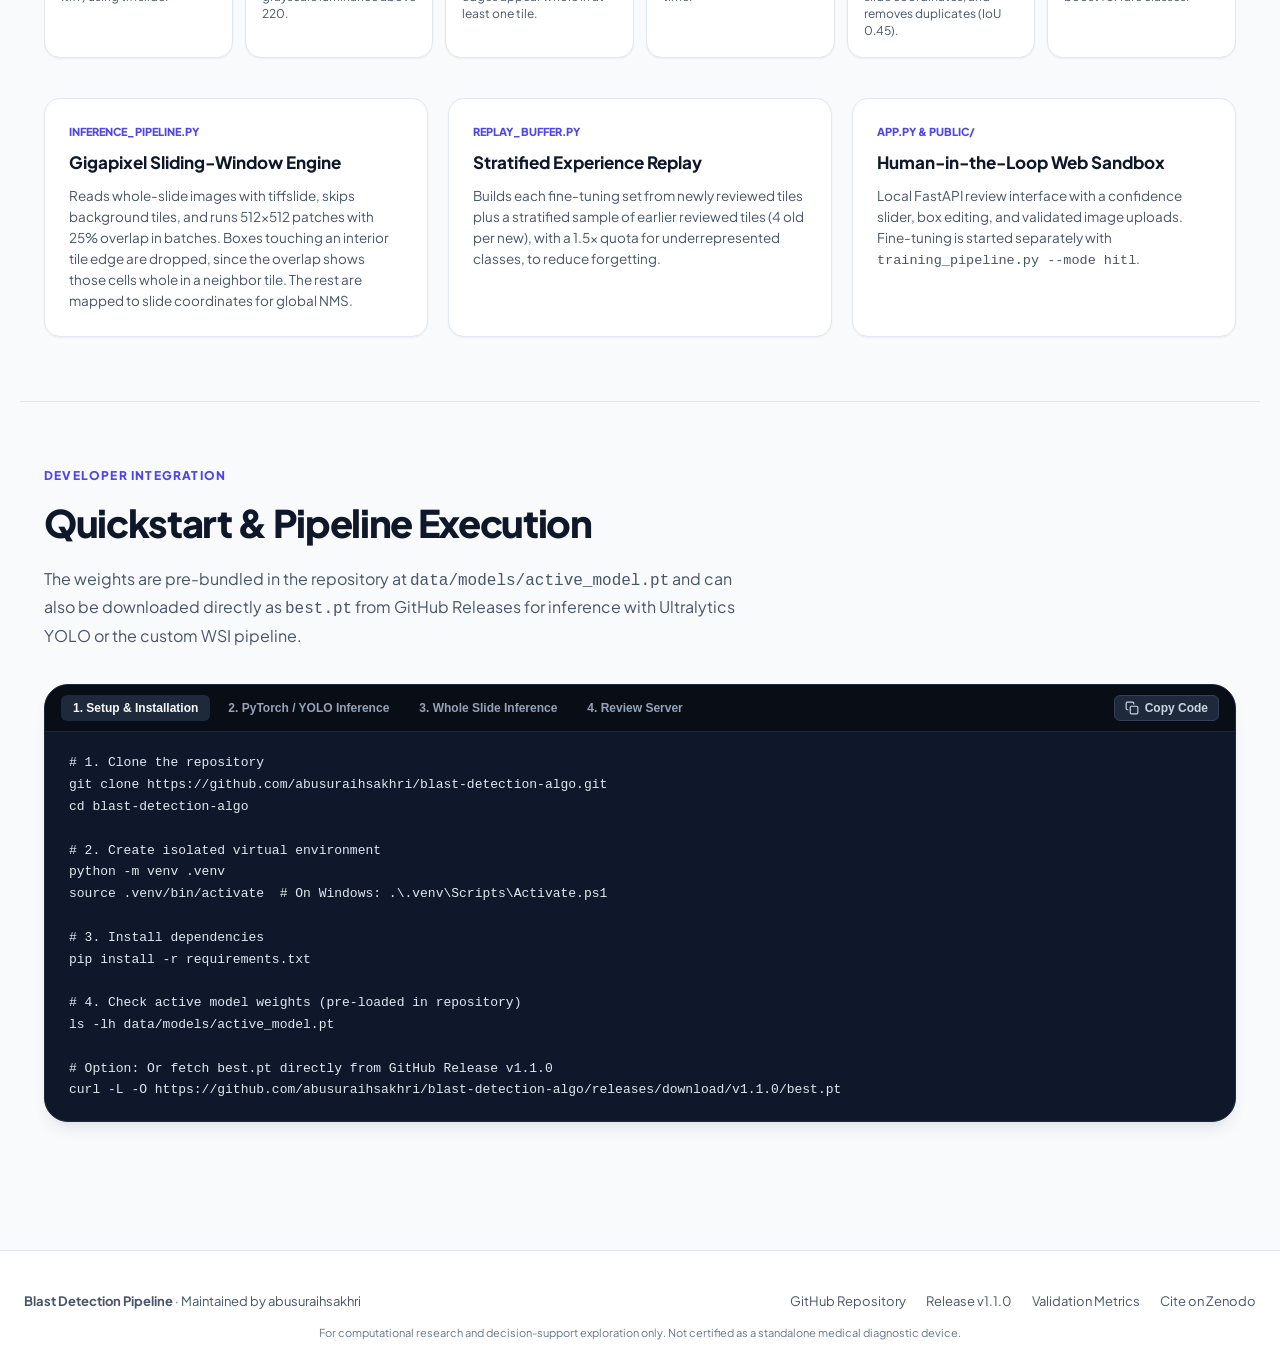
==== commit d1aa517f: "Add Zenodo citation link to project site" ====
--- a/docs/index.html
+++ b/docs/index.html
@@ -848,7 +848,8 @@
       <div class="footer-links">
         <a class="footer-link" href="https://github.com/abusuraihsakhri/blast-detection-algo" target="_blank" rel="noopener noreferrer">GitHub Repository</a>
         <a class="footer-link" href="https://github.com/abusuraihsakhri/blast-detection-algo/releases/tag/v1.1.0" target="_blank" rel="noopener noreferrer">Release v1.1.0</a>
-        <a class="footer-link" href="#results">Validation Metrics</a>
+        <a class="footer-link" href="#results">Validation Metrics</a> 
+<a class="footer-link" href="https://doi.org/10.5281/zenodo.24565826">Cite on Zenodo</a>
       </div>
     </div>
     <div style="max-width: 1240px; margin: 12px auto 0; text-align: center; font-size: 11px; color: var(--text-subtle);">
